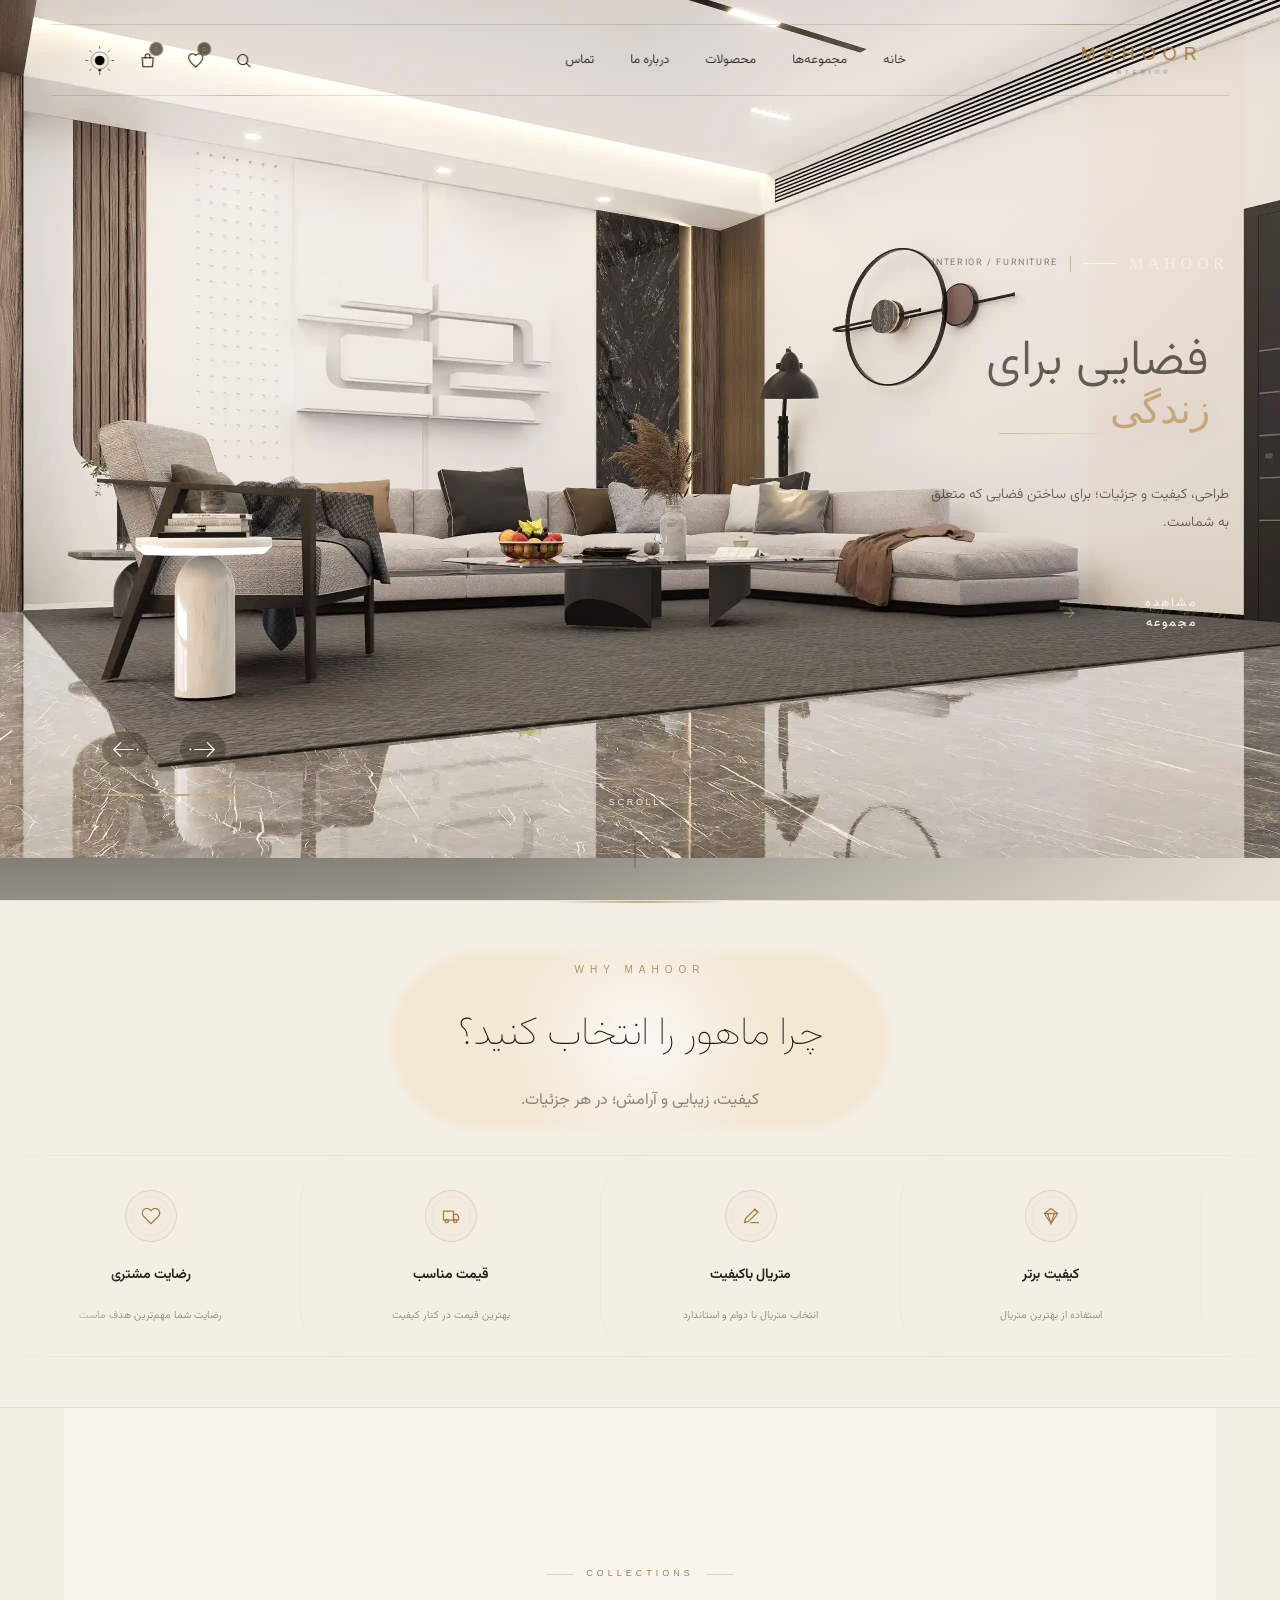
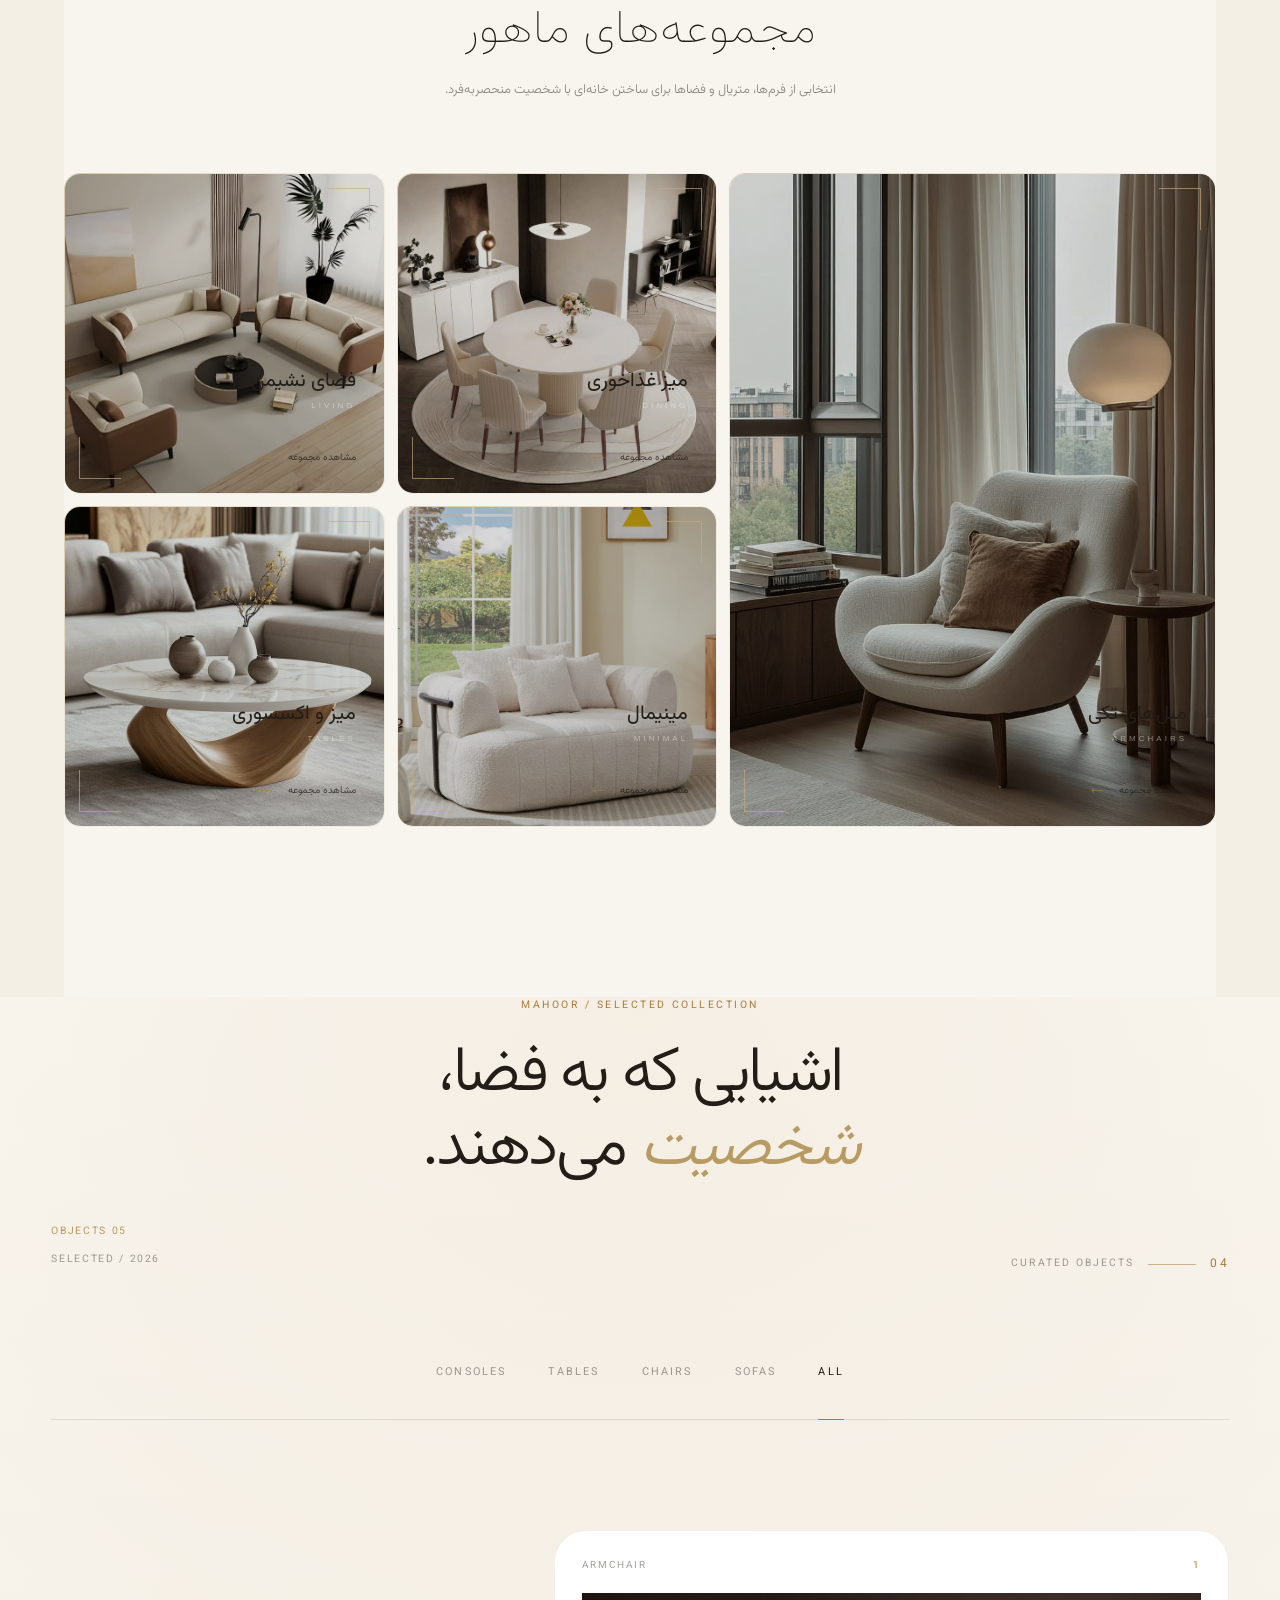
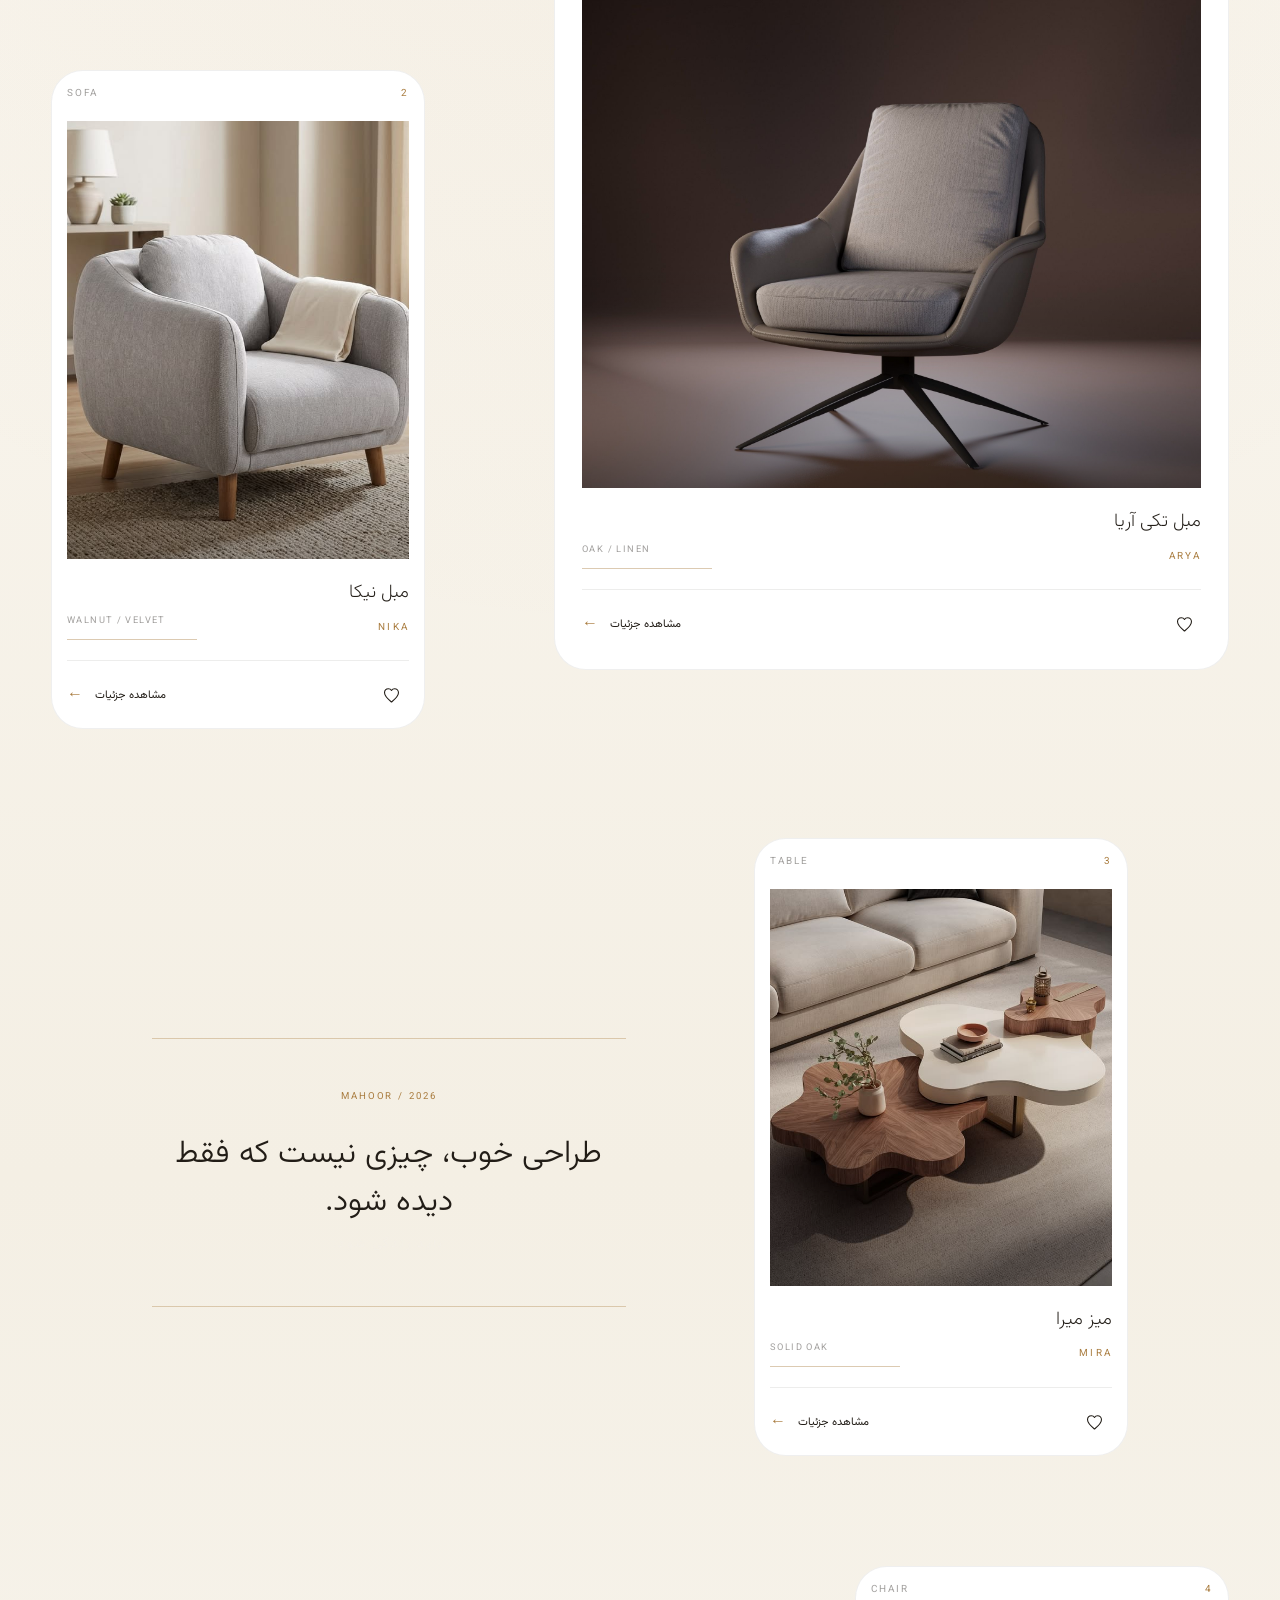
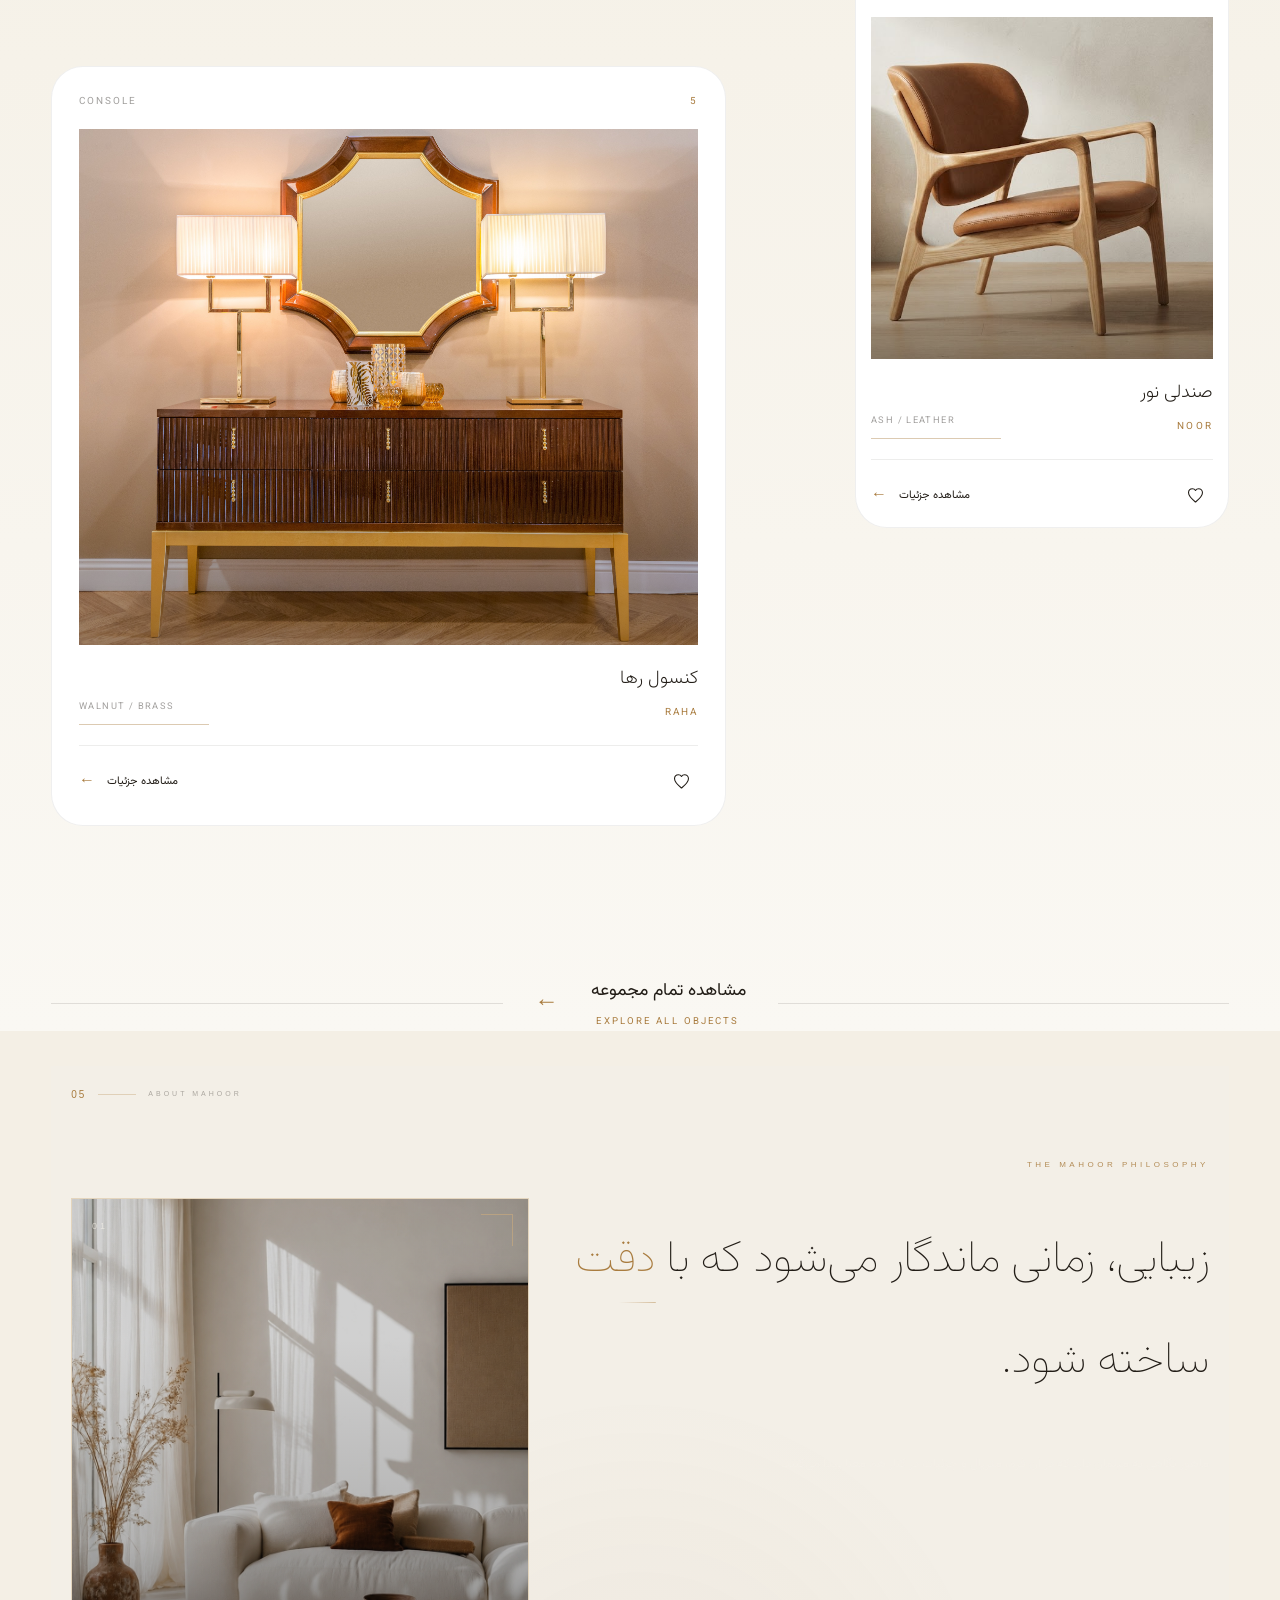
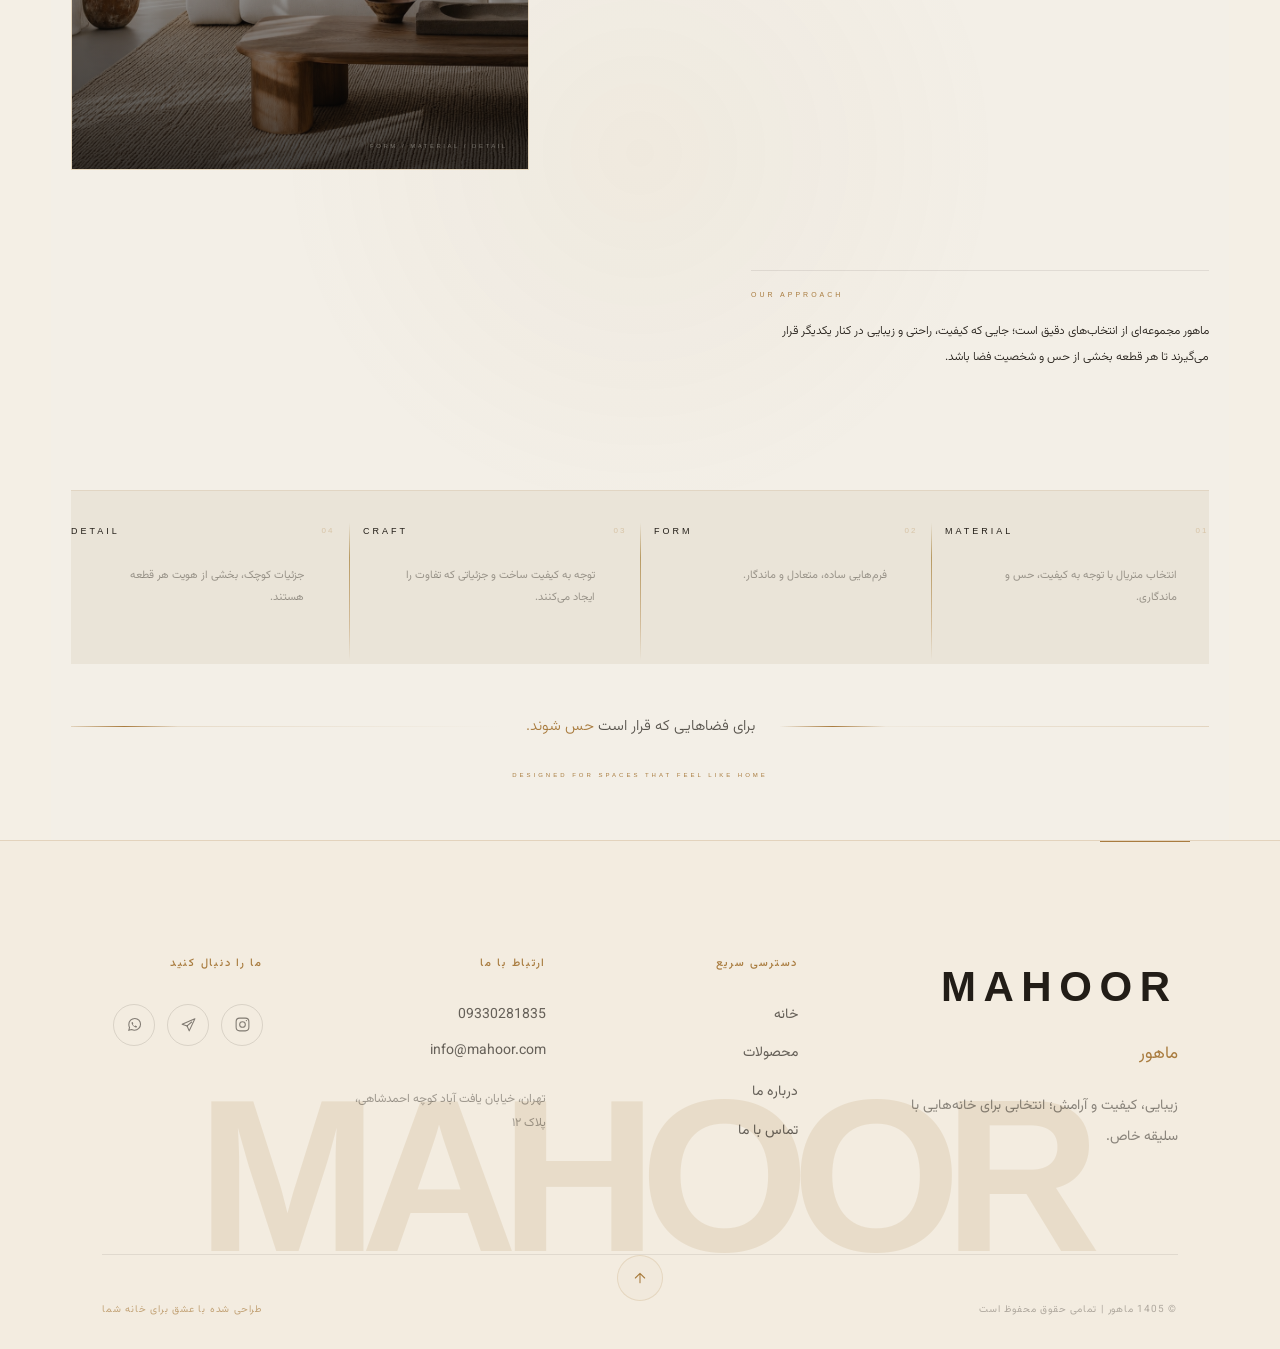
==== index.html @ e12f6e94 "first commit" ====
<!doctype html>
<html lang="fa" dir="rtl">
  <head>
    <meta charset="UTF-8" />
    <meta name="viewport" content="width=device-width, initial-scale=1.0" />
    <title>MAHOOR | مبلمان و طراحی داخلی</title>
    <meta
      name="description"
      content="MAHOOR؛ مجموعه‌ای از مبلمان و طراحی داخلی با تمرکز بر زیبایی، کیفیت و جزئیات."
    />
    <link rel="stylesheet" href="css/style.css" />
    <link rel="stylesheet" href="css/topbar.css" />
    <link rel="stylesheet" href="css/hero.css" />
    <link rel="stylesheet" href="css/why-us.css" />
    <link rel="stylesheet" href="css/collections.css" />
    <link rel="stylesheet" href="css/products.css" />
    <link rel="stylesheet" href="css/about.css" />
    <link rel="stylesheet" href="css/footer.css" />
    <link rel="stylesheet" href="css/scrollbar.css" />
    <link rel="stylesheet" href="css/light-mode.css" />
    <link rel="stylesheet" href="css/responsive.css" />
  </head>
  <body>
    <!-- BRAND INTRO SEQUENCER -->
    <div class="brand-intro" id="brandIntro">
      <div class="intro-content">
        <span class="brand-sub">ماهور</span>
        <h2 class="brand-title">LUXURY FURNITURE</h2>
      </div>
    </div>

    <!-- MAHOOR TOP BAR -->

    <header class="mahoor-topbar" id="mahoorTopbar">
      <div class="topbar-inner">
        <a href="#home" class="topbar-logo">
          <span class="topbar-logo__name"> MAHOOR </span>

          <span class="topbar-logo__sub"> INTERIOR </span>
        </a>
        <nav class="topbar-nav" aria-label="منوی اصلی">
          <a href="#home" class="topbar-link"> خانه </a>

          <a href="#packets" class="topbar-link"> مجموعه‌ها </a>

          <a href="products.html" class="topbar-link"> محصولات </a>

          <a href="#about" class="topbar-link"> درباره ما </a>

          <a href="#contact" class="topbar-link"> تماس </a>
        </nav>

        <div class="topbar-actions">
          <!-- SEARCH -->

          <button
            type="button"
            class="topbar-action topbar-search"
            aria-label="جستجو"
            aria-expanded="false"
          >
            <svg
              class="topbar-icon"
              viewBox="0 0 24 24"
              fill="none"
              aria-hidden="true"
            >
              <circle
                cx="10.8"
                cy="10.8"
                r="6.3"
                stroke="currentColor"
                stroke-width="1.35"
              />

              <path
                d="M15.5 15.5L20 20"
                stroke="currentColor"
                stroke-width="1.35"
                stroke-linecap="round"
              />
            </svg>
          </button>

          <!-- WISHLIST -->

          <button
            type="button"
            class="topbar-action topbar-favorite"
            aria-label="علاقه‌مندی‌ها"
          >
            <svg
              class="topbar-icon"
              viewBox="0 0 24 24"
              fill="none"
              aria-hidden="true"
            >
              <path
                d="M20.8 8.6
                           C20.8 5.7 18.7 3.5 15.9 3.5
                           C14.3 3.5 12.8 4.3 12 5.6
                           C11.2 4.3 9.7 3.5 8.1 3.5
                           C5.3 3.5 3.2 5.7 3.2 8.6
                           C3.2 13.2 7.4 16.5 12 20.3
                           C16.6 16.5 20.8 13.2 20.8 8.6Z"
                stroke="currentColor"
                stroke-width="1.35"
                stroke-linecap="round"
                stroke-linejoin="round"
              />
            </svg>

            <span class="topbar-badge"> 0 </span>
          </button>

          <!-- SHOPPING BAG -->

          <button
            type="button"
            class="topbar-action topbar-bag"
            aria-label="سبد خرید"
          >
            <svg
              class="topbar-icon"
              viewBox="0 0 24 24"
              fill="none"
              aria-hidden="true"
            >
              <path
                d="M5 8.5H19L18 20H6L5 8.5Z"
                stroke="currentColor"
                stroke-width="1.35"
                stroke-linejoin="round"
              />

              <path
                d="M9 9V6.5C9 4.84 10.34 3.5 12 3.5C13.66 3.5 15 4.84 15 6.5V9"
                stroke="currentColor"
                stroke-width="1.35"
                stroke-linecap="round"
              />
            </svg>

            <span class="topbar-badge"> 0 </span>
          </button>

          <!-- THEME TOGGLE -->

          <button
            type="button"
            class="topbar-action topbar-theme-toggle"
            id="themeToggle"
            aria-label="تغییر حالت رنگ"
            aria-pressed="false"
          >
            <svg
              class="mahoor-orbit"
              viewBox="0 0 32 32"
              fill="none"
              aria-hidden="true"
            >
              <!-- Outer architectural orbit -->
              <circle class="orbit-ring" cx="16" cy="16" r="9.5" />

              <!-- Inner core -->
              <circle class="orbit-core" cx="16" cy="16" r="4" />

              <!-- Orbit particle -->
              <circle class="orbit-particle" cx="16" cy="6.5" r="1.15" />

              <!-- Light rays -->
              <g class="orbit-rays">
                <line x1="16" y1="2.5" x2="16" y2="4.2" />
                <line x1="16" y1="27.8" x2="16" y2="29.5" />

                <line x1="2.5" y1="16" x2="4.2" y2="16" />
                <line x1="27.8" y1="16" x2="29.5" y2="16" />

                <line x1="6.45" y1="6.45" x2="7.65" y2="7.65" />
                <line x1="24.35" y1="24.35" x2="25.55" y2="25.55" />

                <line x1="24.35" y1="7.65" x2="25.55" y2="6.45" />
                <line x1="6.45" y1="25.55" x2="7.65" y2="24.35" />
              </g>
            </svg>
          </button>
        </div>

        <button
          type="button"
          class="topbar-menu-toggle"
          id="mahoorMenuToggle"
          aria-label="باز کردن منو"
          aria-expanded="false"
        >
          <span></span>
          <span></span>
        </button>
      </div>

      <div class="topbar-search-panel" id="topbarSearchPanel">
        <div class="topbar-search-inner">
          <span class="topbar-search-label"> SEARCH </span>

          <input
            type="search"
            id="topbarSearchInput"
            placeholder="جستجوی محصول..."
            aria-label="جستجوی محصول"
          />

          <button
            type="button"
            class="topbar-search-close"
            aria-label="بستن جستجو"
          >
            <svg viewBox="0 0 24 24" fill="none" aria-hidden="true">
              <path
                d="M6 6L18 18"
                stroke="currentColor"
                stroke-width="1.3"
                stroke-linecap="round"
              />

              <path
                d="M18 6L6 18"
                stroke="currentColor"
                stroke-width="1.3"
                stroke-linecap="round"
              />
            </svg>
          </button>
        </div>
      </div>

      <div class="topbar-mobile-menu" id="mahoorMobileMenu">
        <nav class="topbar-mobile-nav" aria-label="منوی موبایل">
          <a href="#home">
            <span class="mobile-link-number">01</span>
            <span>خانه</span>
          </a>

          <a href="#packets">
            <span class="mobile-link-number">02</span>
            <span>مجموعه‌ها</span>
          </a>

          <a href="products.html">
            <span class="mobile-link-number">03</span>
            <span>محصولات</span>
          </a>

          <a href="#about">
            <span class="mobile-link-number">04</span>
            <span>درباره ما</span>
          </a>

          <a href="#contact">
            <span class="mobile-link-number">05</span>
            <span>تماس</span>
          </a>
        </nav>

        <div class="topbar-mobile-footer">
          <span> MAHOOR </span>

          <span> INTERIOR </span>
        </div>
      </div>
    </header>

    <!--first-page (Hero Section)-->



    <!-- =========================================
     HERO SECTION
========================================= -->
<section class="hero" id="heroStage" aria-labelledby="heroTitle" tabindex="0">

  <!-- Hero Media -->
  <div class="hero__media" id="heroCarousel">

    <div class="hero__track">

      <!-- Slide 01 -->
      <div
        class="hero__slide is-active"
        data-index="0"
        aria-hidden="false"
      >
        <img
          src="./photo/hero1.webp"
          alt="فضای داخلی لوکس و مبلمان ماهور"
          class="hero__image"
            fetchpriority="high"
             decoding="async"
        />
      </div>

      <!-- Slide 02 -->
      <div
        class="hero__slide"
        data-index="1"
        aria-hidden="true"
      >
        <img
          src="./photo/hero2.webp"
          alt="طراحی داخلی مدرن ماهور"
          class="hero__image"
          loading="lazy"
        />
      </div>

      <!-- Slide 03 -->
      <div
        class="hero__slide"
        data-index="2"
        aria-hidden="true"
      >
        <img
          src="./photo/hero3.webp"
          alt="فضای مبلمان و دکوراسیون ماهور"
          class="hero__image"
          loading="lazy"
        />
      </div>

    </div>

  </div>


  <!-- Subtle visual overlay -->
  <div
    class="hero__overlay"
    aria-hidden="true"
  ></div>


  <!-- Hero Content -->
  <div class="hero__container">

    <div class="hero__content">

      <!-- Brand -->
      <div class="hero__brand">
        <span class="hero__brand-name">MAHOOR</span>
        <span class="hero__brand-line"></span>
        <span class="hero__brand-category">
          INTERIOR / FURNITURE
        </span>
      </div>


      <!-- Main Heading -->
      <h1 class="hero__title" id="heroTitle">

        <span class="hero__title-line">
          فضایی برای
        </span>

        <span class="hero__title-accent">
          زندگی
        </span>

      </h1>


      <!-- Description -->
      <p class="hero__description">
        طراحی، کیفیت و جزئیات؛
        برای ساختن فضایی که متعلق به شماست.
      </p>


      <!-- CTA -->
 <a href="products.html" class="hero__cta" aria-label="مشاهده مجموعه محصولات ماهور">
  <span class="hero__cta-text">مشاهده مجموعه</span>
  <span class="hero__cta-icon" aria-hidden="true">
    <svg viewBox="0 0 24 24" width="18" height="18" fill="none">
      <path d="M5 12H19M19 12L13 6M19 12L13 18"
            stroke="currentColor" stroke-width="1.4"
            stroke-linecap="round" stroke-linejoin="round"/>
    </svg>
  </span>
</a>

    </div>





  <!-- Carousel Controls -->
  <div
    class="hero__controls"
    aria-label="کنترل تصاویر Hero"
  >

      <button
      type="button"
      class="hero__control hero__control--next"
      aria-label="تصویر بعدی"
      data-hero-control="next"
    >
     <svg
    class="hero__control-icon"
    viewBox="0 0 32 32"
    fill="none"
    aria-hidden="true"
    focusable="false"
  >
    <circle cx="4.5" cy="16" r="0.9" fill="currentColor" />
    <path
      d="M8.5 16H26.5"
      stroke="currentColor"
      stroke-width="1.1"
      stroke-linecap="round"
    />
    <path
      d="M20 9.75L26.25 16L20 22.25"
      stroke="currentColor"
      stroke-width="1.1"
      stroke-linecap="round"
      stroke-linejoin="round"
    />
  </svg>
    </button>

    <button
      type="button"
      class="hero__control hero__control--prev"
      aria-label="تصویر قبلی"
      data-hero-control="prev"
    >
    <svg
    class="hero__control-icon"
    viewBox="0 0 32 32"
    fill="none"
    aria-hidden="true"
    focusable="false"
  >
    <circle cx="4.5" cy="16" r="0.9" fill="currentColor" />
    <path
      d="M8.5 16H26.5"
      stroke="currentColor"
      stroke-width="1.1"
      stroke-linecap="round"
    />
    <path
      d="M20 9.75L26.25 16L20 22.25"
      stroke="currentColor"
      stroke-width="1.1"
      stroke-linecap="round"
      stroke-linejoin="round"
    />
  </svg>
    </button>



  </div>


  <!-- Slide Progress -->
  <div
    class="hero__progress"
    aria-hidden="true"
  >

    <span
      class="hero__progress-line is-active"
      data-progress="0"
    ></span>

    <span
      class="hero__progress-line"
      data-progress="1"
    ></span>

    <span
      class="hero__progress-line"
      data-progress="2"
    ></span>

  </div>


  <!-- Scroll Indicator -->
  <a
    href="#packets"
    class="hero__scroll"
    aria-label="رفتن به بخش مجموعه‌ها"
  >

    <span class="hero__scroll-label">
      SCROLL
    </span>

    <span
      class="hero__scroll-line"
      aria-hidden="true"
    ></span>

  </a>

</section>


    

    

    <section class="why-us">
      <div class="why-heading">
        <span class="why-eyebrow"> WHY MAHOOR </span>

        <h2>چرا ماهور را انتخاب کنید؟</h2>

        <p>کیفیت، زیبایی و آرامش؛ در هر جزئیات.</p>
      </div>

      <div class="why-us-items">
        <div class="why-us-track">
          <!-- نسخه اصلی -->
          <div class="why-item">
            <!-- <span class="why-number">01</span> -->
            <div class="why-icon">
              <svg viewBox="0 0 24 24" fill="none">
                <path
                  d="M12 3L20 9L12 21L4 9L12 3Z"
                  stroke="currentColor"
                  stroke-width="1.5"
                  stroke-linejoin="round"
                />
                <path d="M4 9H20" stroke="currentColor" stroke-width="1.5" />
                <path
                  d="M8 9L12 21L16 9"
                  stroke="currentColor"
                  stroke-width="1.5"
                />
              </svg>
            </div>
            <h3>کیفیت برتر</h3>
            <p>استفاده از بهترین متریال</p>
          </div>

          <div class="why-item">
            <!-- <span class="why-number">02</span> -->
            <div class="why-icon">
              <svg viewBox="0 0 24 24" fill="none">
                <path
                  d="M12 20H21"
                  stroke="currentColor"
                  stroke-width="1.5"
                  stroke-linecap="round"
                />
                <path
                  d="M16.5 3.5L20.5 7.5"
                  stroke="currentColor"
                  stroke-width="1.5"
                  stroke-linecap="round"
                />
                <path
                  d="M4 20L5.5 15L16.5 4L20 7.5L9 18.5L4 20Z"
                  stroke="currentColor"
                  stroke-width="1.5"
                  stroke-linejoin="round"
                />
              </svg>
            </div>
            <h3>متریال باکیفیت</h3>
            <p>انتخاب متریال با دوام و استاندارد</p>
          </div>

          <div class="why-item">
            <!-- <span class="why-number">03</span> -->
            <div class="why-icon">
              <svg viewBox="0 0 24 24" fill="none">
                <path
                  d="M3 6H15V17H3V6Z"
                  stroke="currentColor"
                  stroke-width="1.5"
                />
                <path
                  d="M15 10H19L21 13V17H15V10Z"
                  stroke="currentColor"
                  stroke-width="1.5"
                  stroke-linejoin="round"
                />
                <circle
                  cx="7"
                  cy="18"
                  r="2"
                  stroke="currentColor"
                  stroke-width="1.5"
                />
                <circle
                  cx="17"
                  cy="18"
                  r="2"
                  stroke="currentColor"
                  stroke-width="1.5"
                />
              </svg>
            </div>
            <h3>قیمت مناسب</h3>
            <p>بهترین قیمت در کنار کیفیت</p>
          </div>

          <div class="why-item">
            <!-- <span class="why-number">04</span> -->
            <div class="why-icon">
              <svg viewBox="0 0 24 24" fill="none">
                <path
                  d="M20.84 4.61C20.3292 4.09921 19.7228 3.69411 19.0553 3.41784C18.3877 3.14157 17.6723 2.99954 16.95 2.99954C16.2277 2.99954 15.5123 3.14157 14.8447 3.41784C14.1772 3.69411 13.5708 4.09921 13.06 4.61L12 5.67L10.94 4.61C9.90831 3.57831 8.50886 2.9986 7.05 2.9986C5.59114 2.9986 4.19169 3.57831 3.16 4.61C2.12831 5.64169 1.5486 7.04114 1.5486 8.5C1.5486 9.95886 2.12831 11.3583 3.16 12.39L4.22 13.45L12 21.23L19.78 13.45L20.84 12.39C21.3508 11.8792 21.7559 11.2728 22.0322 10.6053C22.3084 9.93774 22.4505 9.2223 22.4505 8.5C22.4505 7.7777 22.3084 7.06226 22.0322 6.39471C21.7559 5.72716 21.3508 5.12079 20.84 4.61Z"
                  stroke="currentColor"
                  stroke-width="1.5"
                  stroke-linecap="round"
                  stroke-linejoin="round"
                />
              </svg>
            </div>
            <h3>رضایت مشتری</h3>
            <p>رضایت شما مهم‌ترین هدف ماست</p>
          </div>

          <!-- نسخه تکراری برای حلقه بی‌نهایت -->
        </div>
      </div>
    </section>
    <!--packets-->

    <section class="mahoor-collections" id="packets">
      <!-- Section Header -->
      <div class="collections-heading">
        <span class="collections-heading__eyebrow"> COLLECTIONS </span>

        <h2 class="collections-heading__title">مجموعه‌های ماهور</h2>

        <p class="collections-heading__description">
          انتخابی از فرم‌ها، متریال و فضاها برای ساختن خانه‌ای با شخصیت
          منحصربه‌فرد.
        </p>
      </div>

      <!-- Collections Grid -->
      <div class="collections-grid">
        <!-- Main Collection -->
        <article class="collection-card collection-card--main">
          <div class="collection-card__image">
            <img
              src="photo/big-image.jpg"
              alt="مجموعه مبل‌های ماهور"
              loading="lazy"
            />
          </div>

          <div class="collection-card__overlay"></div>

          <div class="collection-card__content">
            <!-- <span class="collection-card__number"> 01 </span> -->

            <h3 class="collection-card__title">مبل‌های تکی</h3>

            <span class="collection-card__english"> ARMCHAIRS </span>

            <a href="#" class="collection-card__link">
              مشاهده مجموعه
              <span>←</span>
            </a>
          </div>
        </article>

        <!-- Dining -->
        <article class="collection-card collection-card--dining">
          <div class="collection-card__image">
            <img
              src="photo/little1.jpg"
              alt="مجموعه میزهای غذاخوری"
              loading="lazy"
            />
          </div>

          <div class="collection-card__overlay"></div>

          <div class="collection-card__content">
            <!-- <span class="collection-card__number"> 02 </span> -->

            <h3 class="collection-card__title">میز غذاخوری</h3>

            <span class="collection-card__english"> DINING </span>

            <a href="#" class="collection-card__link">
              مشاهده مجموعه
              <span>←</span>
            </a>
          </div>
        </article>

        <!-- Living -->
        <article class="collection-card collection-card--living">
          <div class="collection-card__image">
            <img
              src="photo/little2.jpg"
              alt="مجموعه مبلمان نشیمن"
              loading="lazy"
            />
          </div>

          <div class="collection-card__overlay"></div>

          <div class="collection-card__content">
            <!-- <span class="collection-card__number"> 03 </span> -->

            <h3 class="collection-card__title">فضای نشیمن</h3>

            <span class="collection-card__english"> LIVING </span>

            <a href="#" class="collection-card__link">
              مشاهده مجموعه
              <span>←</span>
            </a>
          </div>
        </article>

        <!-- Tables -->
        <article class="collection-card collection-card--tables">
          <div class="collection-card__image">
            <img
              src="photo/little3.jpg"
              alt="مجموعه میزهای ماهور"
              loading="lazy"
            />
          </div>

          <div class="collection-card__overlay"></div>

          <div class="collection-card__content">
            <!-- <span class="collection-card__number"> 04 </span> -->

            <h3 class="collection-card__title">میز و اکسسوری</h3>

            <span class="collection-card__english"> TABLES </span>

            <a href="#" class="collection-card__link">
              مشاهده مجموعه
              <span>←</span>
            </a>
          </div>
        </article>

        <!-- Minimal -->
        <article class="collection-card collection-card--minimal">
          <div class="collection-card__image">
            <img
              src="photo/little4.jpg"
              alt="مجموعه مبلمان مینیمال"
              loading="lazy"
            />
          </div>

          <div class="collection-card__overlay"></div>

          <div class="collection-card__content">
            <!-- <span class="collection-card__number"> 05 </span> -->

            <h3 class="collection-card__title">مینیمال</h3>

            <span class="collection-card__english"> MINIMAL </span>

            <a href="#" class="collection-card__link">
              مشاهده مجموعه
              <span>←</span>
            </a>
          </div>
        </article>
      </div>
    </section>

    <!--cards-->

    <section class="mahoor-products" id="products">
      <!-- SECTION HEADER -->
      <div class="products-header">
        <div class="products-index">
          <span class="products-index__number">04</span>

          <span class="products-index__line"></span>

          <span class="products-index__label"> CURATED OBJECTS </span>
        </div>

        <div class="products-intro">
          <span class="products-eyebrow"> MAHOOR / SELECTED COLLECTION </span>

          <h2>
            اشیایی که به فضا،
            <em>شخصیت</em> می‌دهند.
          </h2>

          <p>
            مجموعه‌ای از فرم‌ها، متریال‌ها و جزئیاتی که برای خلق تجربه‌ای متفاوت
            از زندگی انتخاب شده‌اند.
          </p>
        </div>

        <div class="products-summary">
          <span class="products-summary__count"> 05 OBJECTS </span>

          <span class="products-summary__year"> SELECTED / 2026 </span>
        </div>
      </div>

      <!-- COLLECTION NAVIGATION -->
      <div class="products-filter" aria-label="دسته‌بندی محصولات">
        <button
          class="products-filter__item is-active"
          type="button"
          data-filter="all"
        >
          <span>ALL</span>
        </button>

        <button class="products-filter__item" type="button" data-filter="sofa">
          <span>SOFAS</span>
        </button>

        <button class="products-filter__item" type="button" data-filter="chair">
          <span>CHAIRS</span>
        </button>

        <button class="products-filter__item" type="button" data-filter="table">
          <span>TABLES</span>
        </button>

        <button
          class="products-filter__item"
          type="button"
          data-filter="console"
        >
          <span>CONSOLES</span>
        </button>
      </div>

      <!-- =========================================
       PRODUCTS EDITORIAL GRID
  ========================================= -->

      <div class="products-editorial"></div>

      <div class="products-all">
        <a href="products.html" class="products-all__link">
          <span class="products-all__line"></span>

          <span class="products-all__content">
            <span class="products-all__title"> مشاهده تمام مجموعه </span>

            <span class="products-all__english"> EXPLORE ALL OBJECTS </span>
          </span>

          <span class="products-all__arrow"> ← </span>

          <span class="products-all__line"></span>
        </a>
      </div>
    </section>

    <!--about-->

    <section class="mahoor-about" id="about">
      <div class="about-editorial">
        <div class="about-index">
          <span class="about-index__number"> 05 </span>

          <span class="about-index__line"></span>

          <span class="about-index__label"> ABOUT MAHOOR </span>
        </div>

        <div class="about-story">
          <div class="about-story__intro" data-about-reveal>
            <span class="about-eyebrow"> THE MAHOOR PHILOSOPHY </span>

            <h2>
              زیبایی، زمانی ماندگار می‌شود که با
              <em>دقت</em> ساخته شود.
            </h2>

            <p class="about-story__lead">
              ماهور نگاهی به مبلمان دارد که در آن فرم، متریال و جزئیات در کنار
              هم معنا پیدا می‌کنند.
            </p>
          </div>

          <div class="about-visual">
            <div class="about-visual__frame" data-about-reveal>
              <img
                src="photo/-50-.png"
                alt="مجموعه مبلمان ماهور"
                class="about-visual__image"
              />

              <span class="about-visual__number"> 01 </span>

              <span class="about-visual__caption">
                FORM / MATERIAL / DETAIL
              </span>
            </div>
          </div>

          <div class="about-description" data-about-reveal>
            <span class="about-description__label"> OUR APPROACH </span>

            <p>
              ماهور مجموعه‌ای از انتخاب‌های دقیق است؛ جایی که کیفیت، راحتی و
              زیبایی در کنار یکدیگر قرار می‌گیرند تا هر قطعه بخشی از حس و شخصیت
              فضا باشد.
            </p>
          </div>
        </div>

        <div class="about-philosophy">
          <div class="about-philosophy__item" data-about-reveal>
            <span class="about-philosophy__number"> 01 </span>

            <div>
              <span class="about-philosophy__title"> MATERIAL </span>

              <p>انتخاب متریال با توجه به کیفیت، حس و ماندگاری.</p>
            </div>
          </div>

          <div class="about-philosophy__item" data-about-reveal>
            <span class="about-philosophy__number"> 02 </span>

            <div>
              <span class="about-philosophy__title"> FORM </span>

              <p>فرم‌هایی ساده، متعادل و ماندگار.</p>
            </div>
          </div>

          <div class="about-philosophy__item" data-about-reveal>
            <span class="about-philosophy__number"> 03 </span>

            <div>
              <span class="about-philosophy__title"> CRAFT </span>

              <p>توجه به کیفیت ساخت و جزئیاتی که تفاوت را ایجاد می‌کنند.</p>
            </div>
          </div>

          <div class="about-philosophy__item" data-about-reveal>
            <span class="about-philosophy__number"> 04 </span>

            <div>
              <span class="about-philosophy__title"> DETAIL </span>

              <p>جزئیات کوچک، بخشی از هویت هر قطعه هستند.</p>
            </div>
          </div>
         


        </div>

        <!-- =================================================
             CLOSING STATEMENT
             ================================================= -->
         <div class="about-closing">
          <span class="about-closing__line"></span>

          <p>
            برای فضاهایی که قرار است
            <em>حس شوند.</em>
          </p>

          <span class="about-closing__english">
            DESIGNED FOR SPACES THAT FEEL LIKE HOME
          </span>

          <span class="about-closing__line"></span>
        </div>

      </div>
    </section>

    <!--footer-->

    <footer class="mahoor-footer-section" id="contact"  data-footer-reveal>
      <div class="mahoor-footer-main">
        <!-- معرفی -->
        <div class="footer-brand">
          <span class="footer-logo">MAHOOR</span>

          <h3>ماهور</h3>

          <p>زیبایی، کیفیت و آرامش؛ انتخابی برای خانه‌هایی با سلیقه خاص.</p>
        </div>

        <!-- لینک‌ها -->
        <div class="footer-links" data-footer-item>
          <h4>دسترسی سریع</h4>

          <a href="#">خانه</a>
          <a href="products.html">محصولات</a>
          <a href="#">درباره ما</a>
          <a href="#">تماس با ما</a>
        </div>

        <!-- تماس -->
        <div class="footer-contact" data-footer-item>
          <h4>ارتباط با ما</h4>

          <a href="tel:09330281835"> 09330281835 </a>

          <a href="mailto:info@mahoor.com"> info@mahoor.com </a>

          <p>تهران، خیابان یافت آباد کوچه احمدشاهی، پلاک ۱۲</p>
        </div>

        <!-- شبکه اجتماعی -->
        <div class="footer-social" data-footer-item >
          <h4>ما را دنبال کنید</h4>

          <div class="social-icons">
            <a href="#" aria-label="Instagram">
              <svg viewBox="0 0 24 24" fill="none">
                <rect
                  x="3"
                  y="3"
                  width="18"
                  height="18"
                  rx="5"
                  stroke="currentColor"
                  stroke-width="1.5"
                />

                <circle
                  cx="12"
                  cy="12"
                  r="4"
                  stroke="currentColor"
                  stroke-width="1.5"
                />

                <circle cx="17.5" cy="6.5" r="1" fill="currentColor" />
              </svg>
            </a>

            <a href="#" aria-label="Telegram">
              <svg viewBox="0 0 24 24" fill="none">
                <path
                  d="M21 4L3 11.5L10 14L13 21L21 4Z"
                  stroke="currentColor"
                  stroke-width="1.5"
                  stroke-linejoin="round"
                />

                <path
                  d="M10 14L16.5 8.5"
                  stroke="currentColor"
                  stroke-width="1.5"
                  stroke-linecap="round"
                />
              </svg>
            </a>

            <a href="#" aria-label="WhatsApp">
              <svg viewBox="0 0 24 24" fill="none">
                <path
                  d="M20.5 11.5C20.5 16.2 16.7 20 12 20C10.5 20 9.1 19.6 7.9 19L4 20L5 16.2C4.4 15 4 13.6 4 12C4 7.3 7.8 3.5 12.5 3.5C17 3.5 20.5 7.3 20.5 11.5Z"
                  stroke="currentColor"
                  stroke-width="1.5"
                />

                <path
                  d="M8.5 8.5C8.8 8.2 9.2 8.3 9.4 8.7L10.2 10.2C10.4 10.5 10.3 10.8 10 11.1L9.5 11.5C10.1 12.7 11.1 13.7 12.4 14.3L12.8 13.8C13 13.5 13.4 13.5 13.7 13.7L15.2 14.5C15.6 14.7 15.7 15.1 15.4 15.4C15 16 14.4 16.3 13.7 16.1C10.8 15.3 8.7 13.2 7.9 10.3C7.7 9.6 8 9 8.5 8.5Z"
                  fill="currentColor"
                />
              </svg>
            </a>
          </div>
        </div>
      </div>
      <!-- Scroll to top -->
      <button
        type="button"
        class="footer-scroll-top"
        id="footerScrollTop"
        data-footer-item
        aria-label="بازگشت به بالای صفحه"
      >
        <svg viewBox="0 0 24 24" width="16" height="16" fill="none">
          <path
            d="M12 19V5M12 5L5 12M12 5L19 12"
            stroke="currentColor"
            stroke-width="1.6"
            stroke-linecap="round"
            stroke-linejoin="round"
          />
        </svg>
      </button>

      <!-- پایین فوتر -->
      <div class="footer-bottom" data-footer-item>
        <span> © 1405 ماهور | تمامی حقوق محفوظ است </span>

        <span> طراحی شده با عشق برای خانه شما </span>
      </div>
    </footer>

    <script src="js/products/products-spotlight.js"></script>
    <script src="js/data/products.js"></script>
    <script src="js/render-data/products-render.js"></script>

    <script src="js/hero.js"></script>
    <!-- <script src="js/hero-console.js"></script> -->
    <script src="js/present.js"></script>
    <script src="js/topbar.js"></script>
    <script src="js/theme.js"></script>
    <script src="js/collections.js"></script>
    <script src="js/about.js"></script>
    <script src="js/about-marquee.js"></script>
    <script src="js/site.js"></script>
    <script src="js/products-filter.js"></script>
    <script src="js/render-data/products-reveal.js"></script>
    <script src="js/footer.js"></script>
    <!-- <script src="js/Theme.js"></script> -->
  </body>
</html>
---- css/style.css ----
/* =========================================================
   MAHOOR — GLOBAL DESIGN SYSTEM
   Dark Luxury / Editorial Furniture
   ========================================================= */

/* =========================================================
   01. FONT
   ========================================================= */

@font-face {
  font-family: "Vazirmatn";
  src: url("../fonts/Vazirmatn[wght].woff2") format("woff2");
  font-style: normal;
  font-weight: 100 900;
  font-display: swap;
}

/* =========================================================
   02. DESIGN TOKENS
   ========================================================= */

:root {
  /* ---------- Typography ---------- */

  --font-primary: "Vazirmatn", sans-serif;
  --font-secondary: Arial, sans-serif;

  /* ---------- Luxury Dark Palette ---------- */

  --color-bg: #0a0908;
  --color-surface: #11100e;
  --color-surface-elevated: #171411;
  --color-surface-warm: #1d1813;

  --color-cream: #f5f2eb;
  --color-cream-muted: rgba(245, 242, 235, 0.7);
  --color-cream-soft: rgba(245, 242, 235, 0.48);
  --color-cream-faint: rgba(245, 242, 235, 0.3);

  /* ---------- Accent ---------- */

  --color-accent: #c8a97e;
  --color-accent-light: #e0c49a;
  --color-accent-soft: rgba(200, 169, 126, 0.16);
  --color-accent-faint: rgba(200, 169, 126, 0.08);

  /* ---------- Borders ---------- */

  --color-border: rgba(245, 242, 235, 0.08);
  --color-border-strong: rgba(245, 242, 235, 0.13);

  --color-border-accent: rgba(200, 169, 126, 0.18);
  --color-border-accent-strong: rgba(200, 169, 126, 0.35);

  /* ---------- Legacy / Compatibility ---------- */

  --color-dark-wood: #211b16;

  /* ---------- Layout ---------- */

  --container-width: 1380px;

  --section-padding-x: clamp(20px, 4vw, 64px);
  --section-padding-y: clamp(80px, 9vw, 150px);

  /* ---------- Radius ---------- */

  --radius-sm: 8px;
  --radius-md: 14px;
  --radius-lg: 20px;
  --radius-xl: 28px;
  --radius-circle: 50%;
  --radius-full: 9999px;

  /* ---------- Shadows ---------- */

  --shadow-soft: 0 12px 35px rgba(0, 0, 0, 0.18);

  --shadow-luxury: 0 30px 80px rgba(0, 0, 0, 0.35);

  --shadow-deep: 0 45px 100px rgba(0, 0, 0, 0.45);

  /* ---------- Motion ---------- */

  --ease-cinematic: cubic-bezier(0.16, 1, 0.3, 1);

  --ease-out-smooth: cubic-bezier(0.25, 1, 0.5, 1);

  --ease-soft-return: cubic-bezier(0.22, 1, 0.36, 1);

  --ease-luxury: cubic-bezier(0.19, 1, 0.22, 1);

  --transition-fast: 0.25s var(--ease-out-smooth);

  --transition-normal: 0.4s var(--ease-out-smooth);

  --transition-luxury: 0.7s var(--ease-luxury);

  /* ---------- Topbar ---------- */

  --topbar-line: rgba(245, 242, 235, 0.12);

  --topbar-line-soft: rgba(245, 242, 235, 0.07);

  --topbar-text: rgba(245, 242, 235, 0.62);

  --topbar-text-strong: rgba(245, 242, 235, 0.94);

  --topbar-muted: rgba(245, 242, 235, 0.34);

  --topbar-accent: var(--color-accent);

  --topbar-panel: rgba(18, 15, 13, 0.88);

  /* ---------- Accessibility ---------- */

  --focus-ring: 0 0 0 3px rgba(200, 169, 126, 0.22);
}

/* =========================================================
   03. RESET
   ========================================================= */

*,
*::before,
*::after {
  box-sizing: border-box;

}

html {
  width: 100%;
  min-height: 100%;
  scroll-behavior: smooth;
  scroll-padding-top: 90px;
}

body {
  width: 100%;
  min-height: 100vh;
  margin: 0;

  overflow-x: hidden;

  /* background:
    radial-gradient(
      circle at 50% -20%,
      rgba(200, 169, 126, 0.035),
      transparent 38%
    ),
    var(--color-bg); */

  color: var(--color-cream);

  font-family: var(--font-primary);
  font-weight: 400;
  line-height: 1.7;
  direction: rtl;
  -webkit-font-smoothing: antialiased;
  -moz-osx-font-smoothing: grayscale;
  text-rendering: optimizeLegibility;
}

/* =========================================================
   04. MEDIA RESET
   ========================================================= */

img,
picture,
video,
canvas,
svg {
  display: block;
  max-width: 100%;
}

img {
  height: auto;
}

button,
input,
textarea,
select {
  font: inherit;
}

button {
  color: inherit;
}

a {
  color: inherit;
  text-decoration: none;
}

/* =========================================================
   05. SELECTION
   ========================================================= */

::selection {
  background: var(--color-accent);
  color: var(--color-bg);
}

/* =========================================================
   06. FOCUS
   ========================================================= */

:focus-visible {
  outline: none;
  box-shadow: var(--focus-ring);
}

/* =========================================================
   07. GLOBAL CONTAINER
   ========================================================= */

.container {
  width: min(
    calc(100% - (var(--section-padding-x) * 2)),
    var(--container-width)
  );

  margin-inline: auto;
}

/* =========================================================
   08. BRAND INTRO
   ========================================================= */

.brand-intro {
  position: fixed;
  inset: 0;

  z-index: 100;

  display: flex;
  align-items: center;
  justify-content: center;

  background:
    radial-gradient(
      circle at center,
      rgba(200, 169, 126, 0.035),
      transparent 40%
    ),
    #080706;

  pointer-events: none;

  animation: fadeOutIntro 0.8s var(--ease-cinematic) 1.2s forwards;
}

.intro-content {
  text-align: center;

  animation: logoReveal 1.2s var(--ease-cinematic) forwards;
}

.brand-sub {
  display: block;

  margin-bottom: 8px;

  color: var(--color-accent);

  font-size: 40px;
  font-weight: 200;

  letter-spacing: 6px;
  line-height: 1.2;
}

.brand-title {
  color: var(--color-cream);

  font-size: 28px;
  font-weight: 300;

  letter-spacing: 4px;
  line-height: 1.3;
}

/* =========================================================
   09. GLOBAL LUXURY SURFACES
   ========================================================= */

.luxury-surface {
  background: var(--color-surface);

  border: 1px solid var(--color-border);

  box-shadow: var(--shadow-soft);
}

.luxury-surface--elevated {
  background: var(--color-surface-elevated);

  border-color: var(--color-border-strong);

  box-shadow: var(--shadow-luxury);
}

/* =========================================================
   10. GLOBAL BUTTON BEHAVIOR
   ========================================================= */

button,
a {
  -webkit-tap-highlight-color: transparent;
}

button {
  border: 0;
  background: none;
  cursor: pointer;
}

button,
a,
input,
textarea,
select {
  transition:
    color var(--transition-fast),
    background-color var(--transition-fast),
    border-color var(--transition-fast),
    opacity var(--transition-fast),
    box-shadow var(--transition-fast),
    transform var(--transition-fast);
}

/* =========================================================
   11. GLOBAL IMAGE BEHAVIOR
   ========================================================= */

img {
  user-select: none;
  -webkit-user-drag: none;
}

/* =========================================================
   12. REDUCED MOTION
   ========================================================= */

@media (prefers-reduced-motion: reduce) {
  html {
    scroll-behavior: auto;
  }

  *,
  *::before,
  *::after {
    animation-duration: 0.01ms !important;
    animation-iteration-count: 1 !important;
    transition-duration: 0.01ms !important;
  }
}

/* =========================================================
   13. BRAND INTRO ANIMATION
   ========================================================= */

@keyframes logoReveal {
  0% {
    opacity: 0;

    transform: scale(0.95) translateY(10px);

    filter: blur(10px);
  }

  50% {
    opacity: 1;

    transform: scale(1) translateY(0);

    filter: blur(0);
  }

  100% {
    opacity: 0;

    transform: scale(1.05) translateY(-10px);

    filter: blur(5px);
  }
}

@keyframes fadeOutIntro {
  to {
    opacity: 0;
    visibility: hidden;
  }
}

/* =========================================================
   14. MOBILE GLOBAL RESPONSIVE
   ========================================================= */

@media (max-width: 430px) {
  :root {
    --section-padding-x: 18px;
    --section-padding-y: 70px;
  }

  /* ---------- Products ---------- */

  .product-card {
    width: 94%;
    margin: 30px auto;
  }

  .product-card h1 {
    margin-bottom: 25px;
    font-size: 25px;
  }

  .cards {
    grid-template-columns: repeat(2, 1fr);
    gap: 12px;
  }

  .product-image {
    height: 180px;
  }

  .text-card {
    padding: 10px;
  }

  .text-card h3 {
    font-size: 14px;
  }

  .text-card p,
  .text-card h4 {
    font-size: 12px;
  }

  .text-card button {
    height: 32px;
    font-size: 12px;
  }

  /* ---------- About ---------- */

  .mahoor-about {
    width: 92%;
    height: auto;

    margin: 40px auto;

    flex-direction: column;

    border-radius: var(--radius-lg);

    box-shadow: 0 15px 40px rgba(0, 0, 0, 0.28);

    cursor: default;
  }

  .mahoor-panel {
    width: 100%;
    transform: none !important;
  }

  .mahoor-image {
    height: 260px;
  }

  .mahoor-text {
    min-height: 390px;
    height: auto;

    padding: 35px 22px;
  }

  .mahoor-text h2 {
    font-size: 26px;
  }

  /* ---------- Footer ---------- */

  .mahoor-footer-main {
    width: 88%;

    padding: 50px 0 35px;

    grid-template-columns: 1fr 1fr;

    gap: 38px 25px;
  }

  .footer-brand {
    grid-column: 1 / -1;
    text-align: center;
  }

  .footer-links,
  .footer-contact,
  .footer-social {
    align-items: center;
    text-align: center;
  }

  .footer-bottom {
    flex-direction: column;

    gap: 8px;

    text-align: center;
  }
}

/* =========================================================
   15. VERY SMALL DEVICES
   ========================================================= */

@media (max-width: 360px) {
  .brand-sub {
    font-size: 32px;
    letter-spacing: 4px;
  }

  .brand-title {
    font-size: 23px;
    letter-spacing: 2px;
  }

  .cards {
    gap: 8px;
  }
}
---- css/topbar.css ----
/* =========================================================
   MAHOOR — LUXURY TOP BAR
   Architectural / Editorial / Premium
========================================================= */

/* =========================================================
   ROOT
========================================================= */

.mahoor-topbar {
  position: absolute;
  top: 24px;
  left: 50%;
  z-index: 1000;
  width: min(92%, 1380px);
  padding: 0;
  direction: rtl;
  opacity: 0;
  transform: translateX(-50%) translateY(-18px);
  filter: blur(8px);
  animation: mahoorTopbarReveal 1.2s var(--ease-soft-return) 0.65s forwards;
}

@keyframes mahoorTopbarReveal {
  0% {
    opacity: 0;

    transform: translateX(-50%) translateY(-18px);

    filter: blur(8px);
  }

  100% {
    opacity: 1;

    transform: translateX(-50%) translateY(0);

    filter: blur(0);
  }
}

/* =========================================================
   INNER
========================================================= */

.topbar-inner {
  position: relative;
  width: 100%;
  min-height: 70px;
  padding: 0 28px;
  margin: 0 auto;
  display: flex;
  align-items: center;
  gap: 40px;
  border-top: 1px solid var(--topbar-line);
  border-bottom: 1px solid var(--topbar-line);
  transition:
    background 0.6s ease,
    border-color 0.6s ease,
    box-shadow 0.6s ease,
    min-height 0.6s var(--ease-soft-return);
}

/* =========================================================
   TOPBAR AMBIENT LIGHT
========================================================= */

.topbar-inner::before {
  content: "";
  position: absolute;
  top: -1px;
  right: 8%;
  width: 120px;
  height: 1px;
  background: linear-gradient(
    90deg,
    transparent,
    var(--topbar-accent),
    transparent
  );
  opacity: 0.55;
  pointer-events: none;
}

.topbar-inner::after {
    
  content: "";
  position: absolute;
  bottom: -1px;
  left: 12%;
  width: 90px;
  height: 1px;
  background: linear-gradient(
    90deg,
    transparent,
    var(--topbar-accent),
    transparent
  );

  opacity: 0.35;
  pointer-events: none;
}

/* =========================================================
   LOGO
========================================================= */

.topbar-logo {
    
  position: relative;
  display: flex;
  flex-direction: column;
  align-items: center;
  justify-content: center;
  flex-shrink: 0;
  min-width: 112px;
  color: var(--topbar-accent);
  text-decoration: none;
  line-height: 1;
  transition:
    opacity 0.45s ease,
    transform 0.45s var(--ease-soft-return);
}

.topbar-logo:hover {

  opacity: 0.8;
  transform: translateY(-1px);
}

.topbar-logo__name {

  font-family: Arial, sans-serif;
  font-size: 18px;
  font-weight: 500;
  letter-spacing: 7px;
  transform: translateX(3px);
}

.topbar-logo__sub {

  margin-top: 6px;
  color: var(--topbar-muted);
  font-family: Arial, sans-serif;
  font-size: 6px;
  font-weight: 400;
  letter-spacing: 4px;
  transform: translateX(2px);
}

/* =========================================================
   NAVIGATION
========================================================= */

.topbar-nav {

  display: flex;
  align-items: center;
  justify-content: center;
  gap: 36px;
  margin: 0 auto;
  height: 100%;
}

.topbar-link {
    
  position: relative;
  display: flex;
  align-items: center;
  justify-content: center;
  height: 70px;
  color: var(--topbar-text);
  font-family: var(--font-primary);
  font-size: 12px;
  font-weight: 300;
  text-decoration: none;
  white-space: nowrap;
  transition:
    color 0.45s ease,
    transform 0.45s var(--ease-soft-return);
}

.topbar-link:hover,
.topbar-link.is-active {
  color: var(--topbar-text-strong);

  transform: translateY(-1px);
}

/* underline */

.topbar-link::after {

  content: "";
  position: absolute;
  right: 0;
  bottom: 17px;
  width: 0;
  height: 1px;
  background: var(--topbar-accent);
  box-shadow: 0 0 10px rgba(200, 169, 126, 0.35);
  transition: width 0.55s var(--ease-soft-return);
}

.topbar-link:hover::after,
.topbar-link.is-active::after {
  width: 100%;
}

/* small active dot */

.topbar-link.is-active::before {

  content: "";
  position: absolute;
  top: 18px;
  right: 50%;
  width: 3px;
  height: 3px;
  border-radius: 50%;
  background: var(--topbar-accent);
  opacity: 0.75;
  transform: translateX(50%);
}

/* =========================================================
   ACTIONS
========================================================= */

.topbar-actions {

  display: flex;
  align-items: center;
  gap: 8px;
  margin-right: auto;
  flex-shrink: 0;
}

/* =========================================================
   ACTION BUTTON
========================================================= */

.topbar-action {

  position: relative;
  width: 40px;
  height: 40px;
  padding: 0;
  display: grid;
  place-items: center;
  border: 0;
  border-radius: 20px;
  outline: none;
  background: transparent;
  color: var(--topbar-text);
  cursor: pointer;
  transition:
    color 0.4s ease,
    background 0.4s ease,
    transform 0.45s var(--ease-soft-return);
}

.topbar-action:hover {

  color: var(--topbar-text-strong);
  background: rgba(245, 242, 235, 0.035);
  transform: translateY(-1px);
}

/* =========================================================
   SVG ICONS
========================================================= */

.topbar-icon {

  width: 19px;
  height: 19px;
  display: block;
  overflow: visible;
  transition: transform 0.45s var(--ease-soft-return);
}

.topbar-action:hover .topbar-icon {
  transform: scale(1.04);
}

/* =========================================================
   BADGE
========================================================= */

.topbar-badge {

  position: absolute;
  top: 2px;
  right: 4px;
  min-width: 14px;
  height: 14px;
  padding: 0 3px;
  display: grid;
  place-items: center;
  border: 1px solid rgba(200, 169, 126, 0.42);
  border-radius: 50%;
  background: rgba(18, 15, 13, 0.94);
  color: var(--topbar-accent);
  font-family: Arial, sans-serif;
  font-size: 7px;
  font-weight: 500;
  line-height: 1;
  /* box-shadow: 0 0 0 2px rgba(18, 15, 13, 0.25); */
}

/* =========================================================
   SEARCH PANEL
========================================================= */

.topbar-search-panel {

  position: absolute;
  top: calc(100% + 12px);
  left: 0;
  right: 0;
  padding: 0 28px;
  opacity: 0;
  visibility: hidden;
  transform: translateY(-10px) scale(0.985);
  transition:
    opacity 0.45s ease,
    visibility 0.45s ease,
    transform 0.55s var(--ease-soft-return);
}

.topbar-search-inner {

  position: relative;
  min-height: 72px;
  display: flex;
  align-items: center;
  gap: 22px;
  padding: 0 24px;
  border: 1px solid rgba(200, 169, 126, .18);;
  border-radius: var(--radius-lg);
  background: rgba(18, 15, 13, 0.78);
  backdrop-filter: blur(24px);
  -webkit-backdrop-filter: blur(24px);
  box-shadow: 0 25px 70px rgba(0, 0, 0, 0.25);
}

.topbar-search-inner::before {

  content: "";
  position: absolute;
  top: -1px;
  right: 10%;
  width: 90px;
  height: 1px;
  background: var(--topbar-accent);
  opacity: 0.55;
}

.topbar-search-label {

  flex-shrink: 0;
  color: var(--topbar-accent);
  font-family: Arial, sans-serif;
  font-size: 7px;
  letter-spacing: 3px;
}

.topbar-search-inner input {

  flex: 1;
  height: 45px;
  padding: 0;
  border: 0;
  outline: none;
  background: transparent;
  color: var(--topbar-text-strong);
  font-family: var(--font-primary);
  font-size: 12px;
  direction: rtl;
}

.topbar-search-inner input::placeholder {
  color: rgba(245, 242, 235, 0.32);
}

.topbar-search-close {
  width: 36px;
  height: 36px;
  padding: 0;
  display: grid;
  place-items: center;
  flex-shrink: 0;
  border: 0;
  background: transparent;
  color: var(--topbar-muted);
  cursor: pointer;
  transition:
    color 0.35s ease,
    transform 0.4s ease;
}

.topbar-search-close:hover {
  color: var(--topbar-accent);

  transform: rotate(90deg);
}

.topbar-search-close svg {
  width: 17px;
  height: 17px;
}

/* =========================================================
   SEARCH — OPEN STATE
========================================================= */

.mahoor-topbar.search-open .topbar-search-panel {
  opacity: 1;

  visibility: visible;

  transform: translateY(0) scale(1);
}

/* وقتی Search باز است */

.mahoor-topbar.search-open .topbar-search {
  color: var(--topbar-accent);

  background: rgba(200, 169, 126, 0.06);
}

/* Search icon */

.mahoor-topbar.search-open .topbar-search .topbar-icon {
  transform: rotate(90deg) scale(1.04);
}

/* =========================================================
   MAHOOR ORBIT — THEME TOGGLE
========================================================= */

.topbar-theme-toggle {
  position: relative;
  color: var(--topbar-accent);
}

/* =========================================================
   ORBIT SVG
========================================================= */

.mahoor-orbit {
  width: 33px;
  height: 33px;
  overflow: visible;
  transition: transform 0.8s var(--ease-soft-return);
}

/* =========================================================
   OUTER RING
========================================================= */

.orbit-ring {

  fill: none;
  stroke: currentColor;
  stroke-width: 0.8;
  opacity: 0.65;
  transform-origin: center;
  transition:
    transform 0.8s var(--ease-soft-return),
    opacity 0.5s ease;
}

/* =========================================================
   CORE
========================================================= */

.orbit-core {
  fill: currentColor;

  opacity: 0.72;

  transform-origin: center;

  transition:
    transform 0.7s var(--ease-soft-return),
    opacity 0.5s ease;
}

/* =========================================================
   PARTICLE
========================================================= */

.orbit-particle {
  fill: currentColor;

  transform-origin: 16px 16px;

  transition: transform 0.9s var(--ease-soft-return);
}

/* =========================================================
   RAYS
========================================================= */

.orbit-rays {

  stroke: currentColor;
  stroke-width: 0.75;
  stroke-linecap: round;
  opacity: 0;
  transform: scale(0.35) rotate(-25deg);
  transform-origin: 16px 16px;
  transition:
    opacity 0.45s ease,
    transform 0.8s var(--ease-soft-return);
}

/* =========================================================
   HOVER
========================================================= */

.topbar-theme-toggle:hover .mahoor-orbit {
  transform: rotate(12deg) scale(1.06);
}

.topbar-theme-toggle:hover .orbit-ring {
  opacity: 1;
}

.topbar-theme-toggle:hover .orbit-core {
  opacity: 1;
}

/* =========================================================
   LIGHT MODE
========================================================= */

:root[data-theme="light"] .orbit-ring {
  opacity: 0.5;

  transform: scale(0.88);
}

:root[data-theme="light"] .orbit-core {
  opacity: 1;

  transform: scale(1.18);
}

:root[data-theme="light"] .orbit-particle {
  transform: rotate(180deg);
}

:root[data-theme="light"] .orbit-rays {
  opacity: 0.8;

  transform: scale(1) rotate(0);
}

/* =========================================================
   LIGHT MODE HOVER
========================================================= */

:root[data-theme="light"] .topbar-theme-toggle:hover .mahoor-orbit {
  transform: rotate(-12deg) scale(1.06);
}
/* =========================================================
   THEME TRANSITION
========================================================= */

.topbar-theme-toggle.is-changing .orbit-particle {
  animation: mahoorOrbitMove 0.8s var(--ease-soft-return);
}

@keyframes mahoorOrbitMove {
  0% {
    transform: rotate(0deg);
  }

  50% {
    transform: rotate(180deg);
  }

  100% {
    transform: rotate(360deg);
  }
}

/* =========================================================
   MOBILE MENU BUTTON
========================================================= */

.topbar-menu-toggle {
  display: none;

  width: 42px;
  height: 42px;

  padding: 0;

  align-items: center;
  justify-content: center;

  flex-direction: column;

  gap: 6px;

  border: 0;

  background: transparent;

  cursor: pointer;
}

.topbar-menu-toggle span {
  display: block;

  width: 21px;
  height: 1px;

  background: var(--topbar-text-strong);

  transform-origin: center;

  transition:
    transform 0.55s var(--ease-soft-return),
    width 0.45s ease,
    opacity 0.35s ease;
}

.topbar-menu-toggle span:last-child {
  width: 14px;
}

/* =========================================================
   MOBILE MENU
========================================================= */

.topbar-mobile-menu {

  position: absolute;
  top: calc(100% + 12px);
  left: 0;
  right: 0;
  min-height: 430px;
  padding: 50px 38px 30px;
  display: flex;
  flex-direction: column;
  justify-content: space-between;
  border: 1px solid rgba(200, 169, 126, 0.16);
  background: rgba(18, 15, 13, 0.88);
  backdrop-filter: blur(28px);
  -webkit-backdrop-filter: blur(28px);
  box-shadow: 0 30px 80px rgba(0, 0, 0, 0.3);
  opacity: 0;
  visibility: hidden;
  transform: translateY(-14px);
  transition:
    opacity 0.5s ease,
    visibility 0.5s ease,
    transform 0.6s var(--ease-soft-return);
}

/* subtle corner line */

.topbar-mobile-menu::before {

  content: "";
  position: absolute;
  top: -1px;
  right: 12%;
  width: 80px;
  height: 1px;
  background: var(--topbar-accent);
  opacity: 0.55;
}

/* =========================================================
   MOBILE NAV
========================================================= */

.topbar-mobile-nav {

  display: flex;
  flex-direction: column;
  gap: 0;
}

.topbar-mobile-nav a {
  position: relative;
  display: flex;
  align-items: center;
  gap: 18px;
  min-height: 65px;
  border-bottom: 1px solid var(--topbar-line-soft);
  color: var(--topbar-text);
  font-family: var(--font-primary);
  font-size: 16px;
  font-weight: 300;
  text-decoration: none;
  transition:
    color 0.4s ease,
    padding-right 0.5s var(--ease-soft-return);
}

.topbar-mobile-nav a:first-child {
  border-top: 1px solid var(--topbar-line-soft);
}

.topbar-mobile-nav a:hover {
  padding-right: 10px;

  color: var(--topbar-text-strong);
}

.mobile-link-number {
  color: var(--topbar-accent);

  font-family: Arial, sans-serif;

  font-size: 7px;

  letter-spacing: 1px;

  opacity: 0.7;
}

/* =========================================================
   MOBILE FOOTER
========================================================= */

.topbar-mobile-footer {
  display: flex;

  align-items: center;

  justify-content: space-between;

  padding-top: 24px;

  border-top: 1px solid var(--topbar-line-soft);

  color: var(--topbar-muted);

  font-family: Arial, sans-serif;

  font-size: 7px;

  letter-spacing: 3px;
}

/* =========================================================
   SCROLLED STATE
========================================================= */

.mahoor-topbar.is-scrolled {
  position: fixed;
  top: 12px;
  width: min(92%, 1280px);
}

.mahoor-topbar.is-scrolled .topbar-inner {

  min-height: 58px;
  padding: 0 20px;
  border: 1px solid rgba(200, 169, 126, 0.16);
  border-radius: 14px;
  background: rgba(18, 15, 13, 0.7);
  backdrop-filter: blur(22px);
  -webkit-backdrop-filter: blur(22px);
  box-shadow: 0 18px 55px rgba(0, 0, 0, 0.18);
}

.mahoor-topbar.is-scrolled .topbar-link {
  height: 58px;
}

.mahoor-topbar.is-scrolled .topbar-link::after {
  bottom: 12px;
}

.mahoor-topbar.is-scrolled .topbar-link.is-active::before {
  top: 11px;
}

/* =========================================================
   FOCUS
========================================================= */

.topbar-action:focus-visible,
.topbar-link:focus-visible,
.topbar-menu-toggle:focus-visible,
.topbar-search-close:focus-visible {
  outline: 1px solid rgba(200, 169, 126, 0.65);

  outline-offset: 4px;
}

/* =========================================================
   RESPONSIVE — TABLET
========================================================= */

@media (max-width: 1050px) {
  .mahoor-topbar {
    width: 94%;
  }

  .topbar-inner {
    padding: 0 18px;

    gap: 24px;
  }

  .topbar-nav {
    gap: 22px;
  }

  .topbar-link {
    font-size: 11px;
  }

  .topbar-actions {
    gap: 2px;
  }

  .topbar-logo {
    min-width: 96px;
  }

  .topbar-logo__name {
    font-size: 16px;

    letter-spacing: 6px;
  }
}

/* =========================================================
   RESPONSIVE — MOBILE
========================================================= */



/* =========================================================
   VERY SMALL MOBILE
========================================================= */

@media (max-width: 420px) {
  .topbar-mobile-menu {
    min-height: 390px;
  }

  .topbar-mobile-nav a {
    min-height: 60px;

    font-size: 15px;
  }
}
---- css/hero.css ----
/* =========================================================================
   MAHOOR — LUXURY HERO
   Editorial / Interior / Furniture
   -------------------------------------------------------------------------
   Author  : Senior Front-End
   Version : 2.0
   Notes   : BEM retained. RTL-first. Warm-black palette. Tokenized scale.
========================================================================= */

/* =========================================================================
   00. CASCADE LAYERS
========================================================================= */

@layer hero.tokens,
       hero.base,
       hero.layout,
       hero.component,
       hero.motion,
       hero.theme,
       hero.responsive;

/* =========================================================================
   01. DESIGN TOKENS
   Scoped to .hero — prevents global leakage.
========================================================================= */

@layer hero.tokens {
  .hero {
    /* --- Palette : warm blacks, not pure grey --------------------------- */
    --hero-bg: #0a0907;
    --hero-bg-soft: #14110d;
    --hero-surface: rgba(20, 17, 13, 0.65);

    --hero-ink: #f4f0e8; /* warm off-white */
    --hero-ink-soft: rgba(244, 240, 232, 0.72);
    --hero-ink-muted: rgba(244, 240, 232, 0.52);
    --hero-ink-faint: rgba(244, 240, 232, 0.32);

    --hero-accent: #c7a77a; /* gold */
    --hero-accent-deep: #8a6d43;
    --hero-accent-light: #e8d7b8;

    --hero-line: rgba(244, 240, 232, 0.14);
    --hero-line-strong: rgba(244, 240, 232, 0.32);

    /* --- Typography scale (modular 1.25 / fluid) ------------------------ */
    --fs-2xs: 0.5625rem; /*  9px */
    --fs-xs: 0.625rem; /* 10px */
    --fs-sm: 0.75rem; /* 12px */
    --fs-md: 0.875rem; /* 14px */
    --fs-base: 1rem; /* 16px */
    --fs-lg: 1.125rem; /* 18px */

    --fs-title: clamp(3rem, 6.6vw, 7rem);
    --fs-title-accent: clamp(3.6rem, 8vw, 8.4rem);

    /* --- Tracking (logical) --------------------------------------------- */
    --tracking-tight: -0.02em;
    --tracking-normal: 0;
    --tracking-wide: 0.18em;
    --tracking-wider: 0.3em;

    /* --- Spacing rhythm : 8px base -------------------------------------- */
    --space-1: 0.25rem; /*  4 */
    --space-2: 0.5rem; /*  8 */
    --space-3: 0.75rem; /* 12 */
    --space-4: 1rem; /* 16 */
    --space-5: 1.5rem; /* 24 */
    --space-6: 2rem; /* 32 */
    --space-7: 2.5rem; /* 40 */
    --space-8: 3rem; /* 48 */
    --space-9: 4rem; /* 64 */
    --space-10: 5rem; /* 80 */

    /* --- Motion ---------------------------------------------------------- */
    --ease-out-expo: cubic-bezier(0.16, 1, 0.3, 1);
    --ease-out-quart: cubic-bezier(0.22, 1, 0.36, 1);
    --ease-in-out-soft: cubic-bezier(0.65, 0, 0.35, 1);

    --dur-fast: 240ms;
    --dur-base: 480ms;
    --dur-slow: 900ms;
    --dur-cinematic: 900ms;

    /* --- Layout ---------------------------------------------------------- */
    --hero-max: 1400px;
    --hero-gutter: clamp(1.25rem, 4vw, 3.75rem);

    /* --- Radius ---------------------------------------------------------- */
    --radius-none: 0;
    --radius-full: 999px;

    /* --- Shadows / Glows ------------------------------------------------- */
    --glow-accent-sm: 0 0 24px rgba(199, 167, 122, 0.14);
    --glow-accent-md:
      0 0 60px rgba(199, 167, 122, 0.18), 0 0 120px rgba(199, 167, 122, 0.08);

    /* --- Applied ---------------------------------------------------------- */
    background: var(--hero-bg);
    color: var(--hero-ink);
    font-family:
      "Vazirmatn",
      "Inter",
      system-ui,
      -apple-system,
      sans-serif;
    font-optical-sizing: auto;
  }
}



@layer hero.base {
  .hero {
    position: relative;
    isolation: isolate;
    overflow: hidden;
    height: 100svh;
    min-height: 680px;
    max-height: 960px;
    background: var(--hero-bg);
    color: var(--hero-ink);
    width: 100%;
    max-width: 100%;
    margin: 0;
  }

  .hero a,
  .hero button {
    -webkit-tap-highlight-color: transparent;
    text-decoration: none;
    color: inherit;
  }

  .hero button {
    font-family: inherit;
    font-size: inherit;
    background: none;
    border: 0;
    padding: 0;
    cursor: pointer;
  }
}


@layer hero.component {
  .hero__media {
    position: absolute;
    inset: 0;
    z-index: -3;
    overflow: hidden;
  }

  .hero__track {
    position: relative;
    width: 100%;
    height: 100%;
  }

  .hero__slide {
    position: absolute;
    inset: 0;
    width: 100%;
    height: 100%;

    opacity: 0;
    visibility: hidden;
    pointer-events: none;
    transition:
      opacity 1.2s var(--ease-out-expo),
      visibility 0s linear 1.2s;

    will-change: opacity, ;
  }

  .hero__slide.is-active {
    opacity: 1;
    visibility: visible;
    transform: scale(1);
    pointer-events: auto;
    z-index: 2;                      
    transition:
      opacity 1.2s var(--ease-out-expo),
      visibility 0s linear 0s;
}
  

  .hero__image {
    display: block;
    width: 100%;
    height: 100%;
    object-fit: cover;
    object-position: center;
    /* object-position: 2% 10%; */

    filter: saturate(0.82) contrast(1.04) brightness(0.96);

    /* Ken-Burns — gated to non-reduced-motion users */
    transform: scale(1.02);
    transition: transform 7s var(--ease-out-quart);
    backface-visibility: hidden;
    -webkit-backface-visibility: hidden;
  }

  .hero__slide.is-active .hero__image {
    transform: scale(1);

  }
}



@layer hero.component {
  .hero__overlay {
    position: absolute;
    inset: 0;
    z-index: -2;
    pointer-events: none;

    background:
      /* radial vignette — focus the eye */
      radial-gradient(
        ellipse 70% 90% at 30% 50%,
        transparent 0%,
        rgba(5, 4, 3, 0.28) 78%,
        rgba(5, 4, 3, 0.55) 100%
      ),
      /* horizontal — text side darker */
        linear-gradient(
          90deg,
          rgba(5, 4, 3, 0.86) 0%,
          rgba(5, 4, 3, 0.58) 34%,
          rgba(5, 4, 3, 0.14) 68%,
          rgba(5, 4, 3, 0.4) 100%
        ),
      /* vertical — top & bottom anchor */
        linear-gradient(
          180deg,
          rgba(5, 4, 3, 0.42) 0%,
          transparent 30%,
          transparent 70%,
          rgba(5, 4, 3, 0.72) 100%
        );
  }
}



@layer hero.layout {
  .hero__container {
    position: relative;
    z-index: 2;
    width: min(calc(100% - (var(--hero-gutter) * 2)), 1440px);
    height: 100%;
    margin-inline: auto; /* * محتوا در محور عمودی مرکز می‌شود. * * این مهم‌ترین تغییر نسبت به نسخه قبلی است: * دیگر از padding-top / padding-bottom برای * کنترل موقعیت اصلی Hero استفاده نمی‌کنیم. */
    display: flex;
    align-items: center;
    justify-content: space-between;
    gap: clamp(2rem, 6vw, 8rem);
  }
}



@layer hero.component {
  .hero__content {
    position: relative;
    width: min(30rem, 48vw);
    display: flex;
    flex: 0 1 34rem;
    flex-direction: column;
    min-width: 0;
  }
}



@layer hero.component {
  .hero__brand {
    display: flex;
    align-items: center;
    gap: var(--space-3);
    margin-bottom: var(--space-7);

    animation: heroFadeUp var(--dur-slow) var(--ease-out-expo) 0.15s both;
  }

  .hero__brand-name {
    font-family: "Cormorant Garamond", serif;
    font-size: var(--fs-base);
    font-weight: 500;
    letter-spacing: var(--tracking-wider);
    color: var(--hero-ink);
  }

  .hero__brand-line {
    display: inline-block;
    width: 34px;
    height: 1px;
    background: var(--hero-line);
  }

  .hero__brand-category {
    display: inline-flex;
    align-items: center;
    gap: var(--space-3);
    padding-inline-start: var(--space-3);
    font-family: "Inter", "Vazirmatn", sans-serif;
    font-size: var(--fs-2xs);
    font-weight: 400;
    letter-spacing: var(--tracking-wide);
    color: var(--hero-ink-muted);
    text-transform: uppercase;
    border-inline-start: 1px solid rgba(199, 167, 122, 0.35);

    /* entrance — slides in from left, slightly delayed */
    animation: heroBrandCategoryIn 1s var(--ease-out-expo) 0.9s both;
  }
}



@layer hero.component {
  .hero__title {
    margin: 0;
    display: flex;
    flex-direction: column;
    /* padding: 1rem; */
    font-family: var(--font-primary);
    font-size: var(--fs-title);
    font-weight: 300;
    line-height: 0.98;
    padding: 20px;
    letter-spacing: var(--tracking-normal);

    text-wrap: balance;
    text-rendering: optimizeLegibility;
    font-feature-settings:
      "kern" 1,
      "liga" 1;

    animation: heroTitleReveal var(--dur-cinematic) var(--ease-out-expo) 0.3s
      both;
  }

  .hero__title-line {
    display: block;
    color: var(--hero-ink);
    font-size: 50px;
  }

  .hero__title-accent {
    position: relative;
    display: block;
    margin-top: 0.08em;
    padding-inline-end: 0.14em;

    color: var(--hero-accent);

    font-family: var(--font-secondary);
    font-style: normal;
    font-weight: 200;
    font-size: 40px;
    letter-spacing: var(--tracking-tight);

    /* depth — subtle gold aura */
    text-shadow: var(--glow-accent-sm);
  }

  /* refined accent underline — gradient fade, not hard stop */
  .hero__title-accent::after {
    content: "";
    position: absolute;
 
    bottom: -0.14em;
    width: clamp(72px, 22%, 140px);
    height: 1px;
    background: linear-gradient(
      90deg,
      var(--hero-accent),
      rgba(199, 167, 122, 0)
    );
    opacity: 0.72;
  }
}

/* =========================================================================
   09. DESCRIPTION
========================================================================= */

@layer hero.component {
  .hero__description {
    max-width: 22rem;
    margin: var(--space-6) 0 0;
    font-family: "Vazirmatn", sans-serif;
    font-size: var(--fs-md);
    font-weight: 300;
    line-height: 2;
    color: var(--hero-ink-soft);
    text-wrap: pretty;
    animation: heroFadeUp var(--dur-slow) var(--ease-out-expo) 0.5s both;
  }
}


@layer hero.component {
  .hero__cta {
    position: relative;
    width: 200px;
    display: inline-flex;
    align-items: center;
    gap: var(--space-5);
    margin-top: var(--space-7);
    padding: var(--space-4) var(--space-6);
    color: var(--hero-ink);
    font-family: "Inter", "Vazirmatn", sans-serif;
    font-size: var(--fs-sm);
    font-weight: 500;
    letter-spacing: var(--tracking-wide);
    text-transform: uppercase;
    overflow: hidden;
    isolation: isolate;

    /* entrance */
    animation: heroFadeUp var(--dur-slow) var(--ease-out-expo) 0.65s both;
    transition:
      color var(--dur-base) var(--ease-out-quart),
      transform var(--dur-base) var(--ease-out-quart);
  }

  /* دو خط طلایی: بالا و پایین */
  .hero__cta::before,
  .hero__cta::after {
    content: "";
    position: absolute;
    inset-inline: 0;
    height: 1px;
    background: var(--hero-accent);
    transition: transform 0.7s var(--ease-out-expo);
    pointer-events: none;
  }

  .hero__cta::before {
    top: 0;
    transform: scaleX(0);
    transform-origin: right center;
  }

  .hero__cta::after {
    bottom: 0;
    transform: scaleX(0);
    transform-origin: left center;
  }

  /* وقتی hover شد، هر دو خط کامل بشن */
  .hero__cta:hover::before,
  .hero__cta:focus-visible::before,
  .hero__cta:hover::after,
  .hero__cta:focus-visible::after {
    transform: scaleX(1);
  }

  /* پس‌زمینه طلایی محو که از پایین بالا میاد */
  .hero__cta .hero__cta-text {
    position: relative;
    z-index: 1;
    display: inline-block;
    transition: transform var(--dur-base) var(--ease-out-quart);
  }

  .hero__cta:hover .hero__cta-text {
    transform: translateY(-1px);
  }

  /* آیکن — حرکت به چپ و کشیده شدن */
  .hero__cta-icon {
    position: relative;
    z-index: 1;
    display: inline-flex;
    align-items: center;
    justify-content: center;
    width: 18px;
    height: 18px;
    color: var(--hero-accent);
    transition: transform var(--dur-base) var(--ease-out-quart);
  }

  .hero__cta:hover .hero__cta-icon,
  .hero__cta:focus-visible .hero__cta-icon {
    transform: translateX(-5px);
  }

  /* یک هاله ملایم طلایی زیر دکمه هنگام hover */
  .hero__cta:hover {
    color: var(--hero-accent-light);
    transform: translateY(-2px);
  }

  .hero__cta:focus-visible {
    outline: none;
    box-shadow: 0 0 0 1px var(--hero-accent);
    border-radius: 2px;
  }
}



@layer hero.component {
  .hero__controls {
    position: absolute;
    display: flex;
    align-items: center;
    justify-content: space-between;
    inset-inline-end: max(
      var(--hero-gutter),
      calc((100vw - var(--hero-max)) / 2)
    );
    bottom: 8rem;
    gap: 2rem;
    z-index: 5;
  }

  .hero__control {
    position: relative;
    width: 46px;
    height: 46px;
    display: grid;
    place-items: center;
    border-radius: var(--radius-full);
    border: 1px solid var(--hero-line);
    background: transparent;
    color: var(--hero-ink);

    font-size: var(--fs-lg);
    line-height: 1;

    transition:
      background var(--dur-fast) var(--ease-out-quart),
      border-color var(--dur-fast) var(--ease-out-quart),
      transform var(--dur-fast) var(--ease-out-quart);
  }

  /* inner ring — reveals on hover */

  .hero__control:hover,
  .hero__control:focus-visible {
    background: rgba(244, 240, 232, 0.06);
    border-color: var(--hero-line-strong);
    transform: translateY(-2px);
  }

  .hero__control:hover::before,
  .hero__control:focus-visible::before {
    opacity: 1;
  }

  .hero__control:focus-visible {
    outline: none;
    box-shadow:
      0 0 0 2px var(--hero-bg),
      0 0 0 4px var(--hero-accent);
  }

  .hero__control:active {
    transform: translateY(0) scale(0.96);
  }
}



@layer hero.component {
  .hero__progress {
    position: absolute;
    inset-inline-start: max(
      var(--hero-gutter),
      calc((100vw - var(--hero-max)) / 2)
    );
    bottom: calc(8.5rem - 2rem);
    display: flex;
    gap: var(--space-2);
    direction: ltr;
    z-index: 4;
    pointer-events: none;
  }

.hero__progress-line {
  position: relative;
  display: block;

  width: 40px;
  height: 1px;

  background: var(--hero-ink-faint);

  overflow: hidden;
}

.hero__progress-line::after {
  content: "";

  position: absolute;
  inset: 0;

  background: var(--hero-accent);

  transform: scaleX(0);
  transform-origin: left center;
}

.hero__progress-line.is-active::after {
  animation:
    heroProgressFill
    var(--hero-autoplay, 7s)
    linear
    forwards;
}

.hero__progress-line:not(.is-active)::after {
  animation-play-state: paused;
}

@keyframes heroProgressFill {
  from {
    transform: scaleX(0);
  }

  to {
    transform: scaleX(1);
  }
}
}



@layer hero.component {
  .hero__control-icon {
    display: block;
    width: 47px;
    height: 35px;
    border-radius: 30px;
    background: var(--color-accent-faint);
    /* color: currentColor; */
    color: var(--color-accent-light);
    transition: transform var(--dur-base) var(--ease-out-quart);
    will-change: transform;
  }


  .hero__control--next .hero__control-icon {

    transform: none;
  }
  .hero__control--prev .hero__control-icon {
    transform: scaleX(-1);
  }


  .hero__control--prev:hover .hero__control-icon,
  .hero__control--prev:focus-visible .hero__control-icon {
    transform: scaleX(-1) translateX(3px);
  }

  .hero__control--next:hover .hero__control-icon,
  .hero__control--next:focus-visible .hero__control-icon {

    transform: translateX(3px);
  }

  .hero__scroll {
    position: absolute;
    inset-inline-start: 46%;
    bottom: var(--space-6);
    transform: translateX(-50%);

    display: flex;
    flex-direction: column;
    align-items: center;
    gap: var(--space-2);

    color: var(--hero-ink-muted);
    z-index: 5;

    animation: heroScrollFloat 2.6s var(--ease-in-out-soft) infinite;
  }

  .hero__scroll-label {
    font-family: "Inter", sans-serif;
    font-size: var(--fs-2xs);
    letter-spacing: var(--tracking-wider);
    text-transform: uppercase;
  }

  .hero__scroll-line {
    position: relative;
    width: 1.5px;
    height: 50px;
    background: var(--hero-line);
    overflow: hidden;
  }

  .hero__scroll-line::after {
    content: "";
    position: absolute;
    left: 0;
    width: 100%;
    height: 45%;

    background: linear-gradient(
      to bottom,
      transparent 0%,
      var(--hero-accent) 50%,
      transparent 100%
    );

    animation: heroScrollLine 2.2s var(--ease-in-out-soft) infinite;
  }

  .hero__scroll:focus-visible {
    outline: none;
    color: var(--hero-ink);
  }
}



@layer hero.motion {
  @keyframes heroFadeUp {
    from {
      opacity: 0;
      transform: translateY(18px);
    }
    to {
      opacity: 1;
      transform: translateY(0);
    }
  }

  @keyframes heroTitleReveal {
    from {
      opacity: 0;
      transform: translateY(36px);
      clip-path: inset(0 0 100% 0);
    }
    to {
      opacity: 1;
      transform: translateY(0);
      clip-path: inset(0 0 0 0);
    }
  }

  @keyframes heroScrollFloat {
    0%,
    100% {
      transform: translate(-50%, 0);
    }
    50% {
      transform: translate(-50%, 5px);
    }
  }

  @keyframes heroScrollLine {
    0% {
      top: -50%;
    }
    60% {
      top: 100%;
    }
    100% {
      top: 100%;
    }
  }

  @keyframes heroProgressFill {
    from {
      transform: scaleX(0);
    }
    to {
      transform: scaleX(1);
    }
  }
}



/* @layer hero.theme {
  body.light-theme .hero,
  [data-theme="light"] .hero {
    --hero-bg: #ebe5da;
    --hero-bg-soft: #f4efe4;
    --hero-surface: rgba(255, 252, 246, 0.7);

    --hero-ink: #171512;
    --hero-ink-soft: rgba(23, 21, 18, 0.74);
    --hero-ink-muted: rgba(23, 21, 18, 0.52);
    --hero-ink-faint: rgba(23, 21, 18, 0.22);

    --hero-accent: #8f6535;
    --hero-accent-deep: #5b3f1f;
    --hero-accent-light: #b48a57;

    --hero-line: rgba(23, 21, 18, 0.14);
    --hero-line-strong: rgba(23, 21, 18, 0.3);
  }

  body.light-theme .hero__image,
  [data-theme="light"] .hero__image {
    filter: saturate(0.72) contrast(0.96) brightness(1.05);
  }

  body.light-theme .hero__overlay,
  [data-theme="light"] .hero__overlay {
    background:
      radial-gradient(
        ellipse 70% 90% at 30% 50%,
        transparent 0%,
        rgba(235, 229, 218, 0.24) 80%,
        rgba(235, 229, 218, 0.5) 100%
      ),
      linear-gradient(
        90deg,
        rgba(235, 229, 218, 0.9) 0%,
        rgba(235, 229, 218, 0.58) 34%,
        rgba(235, 229, 218, 0.08) 72%,
        rgba(235, 229, 218, 0.28) 100%
      ),
      linear-gradient(
        180deg,
        rgba(235, 229, 218, 0.25) 0%,
        transparent 35%,
        transparent 70%,
        rgba(235, 229, 218, 0.48) 100%
      );
  }

  body.light-theme .hero__title-accent,
  [data-theme="light"] .hero__title-accent {
    text-shadow: 0 0 32px rgba(143, 101, 53, 0.14);
  }

  body.light-theme .hero__control:hover,
  [data-theme="light"] .hero__control:hover {
    background: rgba(23, 21, 18, 0.05);
  }
} */

/* =========================================================================
   17. RESPONSIVE — tablet
========================================================================= */
@media (min-width: 1200px) {
  .hero {
    height: 100svh;
    min-height: 700px;
    max-height: 960px;
    width: 100%;
  }
}

@layer hero.responsive {
  @media (max-width: 1100px) {
    .hero {
      width: 100%;
    }
    .hero__container {
      min-width: 100%;
      height: 100%;
    }
    .hero__content {
      width: min(28rem, 52vw);
    }
    .hero__controls {
      inset-inline-end: var(--hero-gutter);
    }
    .hero__progress {
      inset-inline-end: var(--hero-gutter);
    }
  }

  /* =====================================================================
     MOBILE
  ===================================================================== */

  @media (max-width: 768px) {
    .hero {
      height: 100svh;
      max-height: none;
      min-height: 600px;
    }
    .hero__image {
      object-position: center center;
      transform: scale(1.01);
    }

    .hero__container {
      width: calc(100% - (var(--hero-gutter) * 1.4));
      align-items: flex-end;
      /* padding-bottom: 8rem; */
    }

    .hero__content {
      width: 100%;
      padding-top: 6rem;
    }

    .hero__brand {
      margin-bottom: var(--space-5);
    }

    .hero__brand-category {
      display: none;
    }
    .hero__brand-line {
      width: 24px;
    }

    .hero__title {
      font-size: clamp(2.75rem, 13vw, 4.75rem);
      line-height: 1.02;
    }

    .hero__title-accent {
      font-size: 1.06em;
    }

    .hero__description {
      max-width: 18rem;
      margin-top: var(--space-5);
      font-size: var(--fs-sm);
      line-height: 1.95;
    }

    .hero__cta {
      margin-top: var(--space-6);
    }

    .hero__controls {
      inset-inline-end: var(--space-5);
      bottom: 5.5rem;
    }

    .hero__control {
      width: 42px;
      height: 42px;
    }

    .hero__progress {
      inset-inline-end: var(--space-5);
      bottom: calc(5.5rem - 1.75rem);
      width: auto;
    }

    .hero__progress-line {
      width: 26px;
    }

    .hero__scroll {
      display: none;
    }

    .hero__overlay {
      background: linear-gradient(
        180deg,
        rgba(5, 4, 3, 0.32) 0%,
        rgba(5, 4, 3, 0.1) 30%,
        rgba(5, 4, 3, 0.76) 72%,
        rgba(5, 4, 3, 0.96) 100%
      );
    }

    body.light-theme .hero__overlay,
    [data-theme="light"] .hero__overlay {
      background: linear-gradient(
        180deg,
        rgba(235, 229, 218, 0.2) 0%,
        rgba(235, 229, 218, 0.04) 30%,
        rgba(235, 229, 218, 0.72) 74%,
        rgba(235, 229, 218, 0.95) 100%
      );
    }

    /* grain off on mobile — perf + visual clarity */
    .hero::after {
      display: none;
    }
  }

  /* =====================================================================
     SMALL MOBILE
  ===================================================================== */

  @media (max-width: 480px) {
    .hero {
      min-height: 100%;
    }

    .hero__title {
      font-size: clamp(2.5rem, 14vw, 4rem);
    }

    .hero__description {
      max-width: 16rem;
      font-size: 0.8125rem;
    }

    .hero__controls {
      inset-inline-end: var(--space-4);
      bottom: 4.75rem;
    }

    .hero__progress {
      inset-inline-end: var(--space-4);
      bottom: calc(4.75rem - 1.5rem);
      width: auto;
    }
  }

  /* =====================================================================
     LANDSCAPE MOBILE — keep counter visible
  ===================================================================== */

  @media (max-height: 520px) and (orientation: landscape) {
    .hero__container {
      align-items: center;
      padding-block: var(--space-8);
    }

    .hero__content {
      padding-top: 0;
    }

    .hero__scroll {
      display: none;
    }
    .hero__meta {
      bottom: var(--space-4);
    }
  }
}

/* =========================================================================
   18. A11Y — reduced motion
========================================================================= */

@media (prefers-reduced-motion: reduce) {
  .hero *,
  .hero *::before,
  .hero *::after {
    animation-duration: 0.001ms !important;
    animation-iteration-count: 1 !important;
    transition-duration: 0.001ms !important;
    scroll-behavior: auto !important;
  }

  /* keep Ken Burns off */
  .hero__image,
  .hero__slide.is-active .hero__image {
    transform: none;
  }

  /* disable floating scroll cue */
  .hero__scroll {
    animation: none;
  }
  .hero__progress-line.is-active::after {
    animation: none !important;
    transform: scaleX(1);
  }
  /* progress bar — instant complete state */

}

/* =========================================================================
   19. A11Y — forced colors / high contrast
========================================================================= */

@media (forced-colors: active) {
  .hero__control {
    border-color: CanvasText;
    color: CanvasText;
  }

  .hero__cta::after,
  .hero__progress-line,
  .hero__scroll-line {
    background: CanvasText;
  }

  .hero__title-accent {
    color: CanvasText;
    text-shadow: none;
  }
}

/* =========================================================================
   20. A11Y — focus-visible global (safety net)
========================================================================= */

.hero a:focus-visible,
.hero button:focus-visible {
  outline: 2px solid var(--hero-accent);
  outline-offset: 3px;
  border-radius: 2px;
}

/* =========================================================================
   END — MAHOOR HERO v2.0
========================================================================= */
---- css/why-us.css ----
.why-us::before {
  content: "";
  position: absolute;
  width: 500px;
  height: 500px;
  top: -280px;
  left: 50%;
  transform: translateX(-50%);
  background: radial-gradient(circle, rgba(184, 154, 99, 0.35), rgba(34, 29, 23, 0.68) 68%);
  filter: blur(48px);
  opacity: 0.55;
  pointer-events: none;
  animation: whyAmbient 9s ease-in-out infinite;
}
@keyframes whyAmbient {
  0%,
  100% {
    transform: translateX(-50%) scale(0.9);
  }

  50% {
    transform: translateX(-50%) scale(1.08);
  }
}



.why-us {
  position: relative;
  margin-top: 0;
  width: 100%;

  min-height: 0;                  /* ← حذف ارتفاع اجباری */
  padding: 60px 0 50px;           /* ← پدینگ کم‌تر */

  direction: rtl;
  text-align: center;
  overflow: hidden;
  isolation: isolate;

  color: var(--color-cream);
  border-top: 1px solid rgba(200, 169, 126, 0.08);
  border-bottom: 1px solid rgba(200, 169, 126, 0.08);
}
.why-us::after {
  content: "";
  position: absolute;
  top: 0;
  left: 50%;
  width: 180px;
  height: 1px;
  transform: translateX(-50%);
  background: linear-gradient(
    90deg,
    transparent,
    var(--color-accent),
    transparent
  );

  opacity: 0.6;
}
.why-us h2 {
  margin: 0;
  color: var(--color-cream);
  font-size: clamp(28px, 3.2vw, 46px);
  font-weight: 100;
  line-height: 1.5;
  letter-spacing: -1px;
}

.why-heading {
  position: relative;
  z-index: 2;
  max-width: 650px;
  margin: 0 auto 40px;       /* ← از 34px فشرده‌تر تا سکشن کوتاه‌تر شه */
  text-align: center;
  display: flex;
  flex-direction: column;
  gap: 8px;
}
.why-eyebrow {
  display: block;
  margin-bottom: 18px;
  color: var(--color-accent);
  font-family: Arial, sans-serif;
  font-size: 10px;
  font-weight: 400;
  letter-spacing: 6px;
  direction: ltr;
  opacity: 0.8;
}

.why-heading p {
  margin: 14px auto 0;       /* ← از 20px کم‌تر */
}
/* =========================================
   WHY-US — INFINITE MARQUEE (RIGHT → LEFT)
   ========================================= */

.why-us-items {
  position: relative;
  z-index: 2;
  width: 100%;
  margin: 0 auto;

  /* ⚠️ مهم: LTR کنیم تا ترک از سمت چپ شروع کنه */
  direction: ltr;

  overflow: hidden;
  border-top: 1px solid rgba(255, 255, 255, 0.08);
  border-bottom: 1px solid rgba(255, 255, 255, 0.08);

  -webkit-mask-image: linear-gradient(
    90deg,
    transparent 0%,
    #000 10%,
    #000 90%,
    transparent 100%
  );
  mask-image: linear-gradient(
    90deg,
    transparent 0%,
    #000 10%,
    #000 90%,
    transparent 100%
  );
}

.why-us-items::before {
  content: "";
  position: absolute;
  top: 16%;
  bottom: 16%;
  right: 0;
  width: 1px;
  background: linear-gradient(
    180deg,
    transparent,
    rgba(200, 169, 126, 0.22) 20%,
    rgba(200, 169, 126, 0.22) 80%,
    transparent
  );

  pointer-events: none;
}
.why-us-items::after {
  content: "";
  position: absolute;
  top: 16%;
  bottom: 16%;
  left: 0;
  width: 1px;
  background: linear-gradient(
    180deg,
    transparent,
    rgba(200, 169, 126, 0.22) 20%,
    rgba(200, 169, 126, 0.22) 80%,
    transparent
  );

  pointer-events: none;
}

/* ---------- ترک متحرک ---------- */
.why-us-track {
  display: flex;

  /* 🔑 کلید حل مشکل: ترتیب معکوس تا ظاهر RTL حفظ بشه */
  flex-direction: row-reverse;

  width: max-content;
  animation: whyMarquee 40s linear infinite;
  will-change: transform;
}

/* ⚠️ در LTR با row-reverse، آیتم اول راست‌ترین است.
   پس translateX منفی = حرکت به چپ (راست به چپ) */
@keyframes whyMarquee {
  from { transform: translateX(0); }
  to   { transform: translateX(calc(-100% / var(--marquee-copies, 2))); }
}



/* توقف روی هاور */
.why-us-items:hover .why-us-track {
  animation-play-state: paused;
}

/* ---------- هر کارت ---------- */
.why-item {
  position: relative;
  flex-shrink: 0;

  /* ⚠️ مهم: RTL رو روی آیتم برگردون */
  direction: rtl;

  width: 300px;
  min-height: 200px;
  padding: 26px 22px 22px;

  display: flex;
  flex-direction: column;
  align-items: center;
  justify-content: center;
  border-radius: 48px;
  isolation: isolate;
  border-left: 1px solid rgba(200, 169, 126, 0.1);

  transition:
    background 0.5s ease,
    transform 0.5s var(--ease-cinematic);
}



/* درخشش مرکزی روی هاور
.why-item::before {
  content: "";
  position: absolute;
  inset: 12px;
  z-index: -1;
  border-radius: 2px;
  background: radial-gradient(
    circle at center,
    rgba(200, 169, 126, 0.07),
    transparent 68%
  );
  opacity: 0;
  transform: scale(0.92);
  transition:
    opacity 0.6s ease,
    transform 0.7s var(--ease-cinematic);
}

.why-item:hover::before {
  opacity: 1;
  transform: scale(1);
} */

/* ---------- شماره ---------- */
.why-number {
  position: absolute;
  top: 16px;
  right: 20px;
  color: rgba(200, 169, 126, 0.42);
  font-family: Arial, sans-serif;
  font-size: 9px;
  letter-spacing: 2px;
  direction: ltr;
}

/* ---------- آیکن ---------- */
.why-icon {
  position: relative;
  width: 52px;               /* ← کوچک‌تر از 62px */
  height: 52px;
  display: flex;
  align-items: center;
  justify-content: center;
  margin-bottom: 18px;       /* ← فشرده‌تر */
  border: 1px solid rgba(200, 169, 126, 0.38);
  border-radius: 50%;
  color: var(--color-accent);
  background: rgba(200, 169, 126, 0.035);
  box-shadow: inset 0 0 20px rgba(200, 169, 126, 0.025);
  transition:
    transform 0.6s var(--ease-cinematic),
    border-color 0.5s ease,
    background 0.5s ease,
    box-shadow 0.5s ease;
}

.why-icon svg {
  width: 20px;
  height: 20px;
}

.why-icon::before {
  content: "";
  position: absolute;
  inset: 5px;
  border: 1px solid rgba(200, 169, 126, 0.12);
  border-radius: 50%;
}

.why-icon::after {
  content: "";
  position: absolute;
  inset: -1px;
  border-radius: 50%;
  background: conic-gradient(
    from 0deg,
    transparent,
    var(--color-accent) 15%,
    transparent 30%
  );
  -webkit-mask: radial-gradient(
    farthest-side,
    transparent calc(100% - 2px),
    #000 calc(100% - 1px)
  );
  mask: radial-gradient(
    farthest-side,
    transparent calc(100% - 2px),
    #000 calc(100% - 1px)
  );
  opacity: 0;
  animation: whyRingSpin 3s linear infinite;
  animation-play-state: paused;
  transition: opacity 0.5s ease;
}

.why-item:hover .why-icon::after {
  opacity: 1;
  animation-play-state: running;
}

@keyframes whyRingSpin {
  to { transform: rotate(360deg); }
}

.why-item:hover .why-icon {
  transform: translateY(-5px) scale(1.06);
  border-color: rgba(200, 169, 126, 0.75);
  background: rgba(200, 169, 126, 0.08);
  box-shadow: 0 0 30px rgba(200, 169, 126, 0.08);
}

/* ---------- متن کارت ---------- */
.why-item h3 {
  margin: 4px 0 8px;
  font-size: 14px;
  font-weight: 600;
  color: var(--color-cream);      /* ← قبلاً #35322d بود که تیره و ناخوانا بود */
  letter-spacing: -0.2px;
}

.why-item p {
  margin: 0;
  font-family: "Vazirmatn", sans-serif;
  max-width: 190px;
  color: rgba(245, 242, 235, 0.45);
  font-size: 10.5px;
  line-height: 2;
  font-weight: 300;
}

.why-item h3::after {
  content: "";
  display: block;
  width: 0;
  height: 1px;
  margin: 8px auto 0;
  background: linear-gradient(
    90deg,
    transparent,
    var(--color-accent),
    transparent
  );
  transition: width 0.6s var(--ease-cinematic);
}

.why-item:hover h3::after {
  width: 42px;
}



.why-signature {
  position: relative;
  z-index: 2;
  margin-top: 36px;      /* ← از 51px کم‌تر */
  text-align: center;
}

.why-signature span {
  display: block;
  margin-bottom: 12px;   /* ← فشرده‌تر */
  color: var(--color-accent);
  font-family: Arial, sans-serif;
  font-size: 9px;
  letter-spacing: 7px;
  direction: ltr;
  opacity: 0.7;
}

.why-signature p {
  margin: 0;
  color: rgba(245, 242, 235, 0.55);
  font-size: 13px;       /* ← از 14px کمی کوچک‌تر */
  font-weight: 300;
  line-height: 2;
}
---- css/collections.css ----
.mahoor-collections {

    position: relative;
    width: min(90%, 1280px);
    margin: 0 auto;
    padding: 150px 0 170px;
    direction: rtl;
    overflow: hidden;
}


/* =========================================================
   HEADING
   ========================================================= */

.collections-heading {

    max-width: 620px;
    margin: 0 auto 70px;
    text-align: center;
}


.collections-heading__eyebrow {

    position: relative;
    display: inline-flex;
    align-items: center;
    gap: 12px;
    margin-bottom: 20px;
    color: var(--color-accent);
    font-family: Arial, sans-serif;
    font-size: 9px;
    letter-spacing: 4px;
    text-transform: uppercase;
}


.collections-heading__eyebrow::before,
.collections-heading__eyebrow::after {

    content: "";
    width: 28px;
    height: 1px;
    background:
        rgba(200, 169, 126, .45);
}


.collections-heading__title {

    margin: 0;
    color: var(--color-cream);
    font-family: var(--font-primary);
    font-size: clamp(30px, 4vw, 48px);
    font-weight: 100;
    line-height: 1.2;
}


.collections-heading__description {

    max-width: 480px;
    margin: 18px auto 0;
    color:
        rgba(245, 242, 235, .46);
    font-family: var(--font-primary);
    font-size: 13px;
    font-weight: 300;
    line-height: 2;
}


/* =========================================================
   GRID
   ========================================================= */

.collections-grid {

    display: grid;
    grid-template-columns:  repeat(14, 1fr);
    grid-template-rows: repeat(2, 1fr);
    gap: 12px;
}


/* =========================================================
   CARDS
   ========================================================= */
.collection-card {

    overflow: hidden;
    position: relative;
    cursor: pointer;
    border: 1px solid transparent;
    border-radius: 16px;
    isolation: isolate;
    background:
        linear-gradient(
            #17130f,
            #17130f
        ) padding-box,

        linear-gradient(
            135deg,
            rgba(200, 169, 126, .30),
            rgba(200, 169, 126, .05) 45%,
            rgba(255, 255, 255, .07)
        ) border-box;

    overflow: hidden;

    transition:
        opacity .9s
        cubic-bezier(.22, 1, .36, 1),

        transform 1s
        cubic-bezier(.22, 1, .36, 1),

        filter .9s ease,

        border-color .6s ease,

        box-shadow .7s
        cubic-bezier(.22, 1, .36, 1);
}

/* POSITION CARDS */

.collection-card--main {
    grid-column: 1 / 7;
    grid-row: 1 / 3;
    /* aspect-ratio: 16 / 11; */
}


.collection-card--dining {
    grid-column: 7 / 11;
    grid-row: 1;
    aspect-ratio: 1 / 1;
}


.collection-card--living {
    grid-column: 15 / 11;
    grid-row: 1;
    aspect-ratio: 1 / 1;
}


.collection-card--tables {
    grid-column: 11 / 15;
    grid-row: 2;
    /* aspect-ratio: 16 / 7; */
}


.collection-card--minimal {
    grid-column: 11 / 7;
    grid-row: 2;
    /* aspect-ratio: 16 / 7; */
}


/* =========================================================
   IMAGE
   ========================================================= */

.collection-card__image {

    position: absolute;
    inset: 0;
    overflow: hidden;
}


.collection-card__image img {
    width: 100%;
    height: 100%;
    display: block;
    object-fit: cover;
    transform: scale(1.01);
    filter: saturate(0.88) brightness(0.85) contrast(1.05);
    transition:
        transform 1.2s var(--ease-soft-return),
        filter 0.8s ease;
}
/* نقطه‌ی کانونی برای هر کارت جداگانه */
.collection-card--main .collection-card__image img {
    object-position: 50% 102%; /* فوکوس روی مبل اصلی */
}

.collection-card--dining .collection-card__image img {
    object-position: 50% 40%; /* فوکوس روی میز غذاخوری */
}

.collection-card--living .collection-card__image img {
    object-position: 50% 35%; /* فوکوس روی مبلمان نشیمن */
}

.collection-card--tables .collection-card__image img {
    object-position: 50% 30%; /* فوکوس روی میز و اکسسوری */
}

.collection-card--minimal .collection-card__image img {
    object-position: 50% 30%; /* فوکوس روی سبک مینیمال */
}


/* =========================================================
   OVERLAY
   ========================================================= */

.collection-card__overlay {
    position: absolute;
    inset: 0;
    z-index: 1;
    background:
        linear-gradient(180deg, rgba(13, 12, 11, 0.02) 20%, rgba(13, 12, 11, 0.76) 100%);
    transition: background 0.8s var(--ease-soft-return);
}

/* =========================================================
   CONTENT
   ========================================================= */

.collection-card__content {

    position: absolute;
    right: 28px;
    bottom: 26px;
    z-index: 2;
    display: flex;
    flex-direction: column;
    align-items: flex-start;
    max-width: 85%;
}
.collection-card__number {
    margin-bottom: 10px;
    color: var(--color-accent);
    font-family: var(--font-secondary, Arial, sans-serif);
    font-size: 9px;
    letter-spacing: 2px;
}

.collection-card__title {
    margin: 0;
    color: var(--color-cream);
    font-family: var(--font-primary);
    font-size: 20px;
    font-weight: 400;
    line-height: 1.4;
}

.collection-card__english {
    margin-top: 4px;
    color: rgba(245, 242, 235, 0.48);
    font-family: var(--font-secondary, Arial, sans-serif);
    font-size: 8px;
    letter-spacing: 3px;
}


/* =========================================================
   LINK
   ========================================================= */

.collection-card__link {
    display: flex;
    align-items: center;
    gap: 12px;
    margin-top: 20px;
    color: var(--color-cream);
    font-family: var(--font-primary);
    font-size: 10px;
    text-decoration: none;
    opacity: 0.72;
    transform: translateY(8px);
    transition:
        opacity 0.5s ease,
        transform 0.6s var(--ease-soft-return);
}



.collection-card__link span {
    color: var(--color-accent);
    font-size: 20px;
    transition: transform 0.5s var(--ease-soft-return);
}

/* =========================================================
   HOVER
   ========================================================= */

.collection-card:hover .collection-card__image img {
    transform: scale(1.055);
    filter: saturate(0.75) brightness(0.78) contrast(1.08);
}

.collection-card:hover .collection-card__overlay {
    background:
        linear-gradient(180deg, rgba(13, 12, 11, 0.05) 10%, rgba(13, 12, 11, 0.84) 100%);
}

.collection-card:hover .collection-card__link {
    opacity: 1;
    transform: translateY(0);
}

.collection-card:hover .collection-card__link span {
    transform: translateX(-5px);
}

/* =========================================================
   COLLECTIONS ENTRANCE
   ========================================================= */

.collection-card::before {
    content: "";
    position: absolute;
    top: 14px;
    right: 14px;
    width: 42px;
    height: 42px;
    border-top: 1px solid rgba(200, 169, 126, 0.65);
    border-right: 1px solid rgba(200, 169, 126, 0.65);
    z-index: 5;
    pointer-events: none;
    transition:
        width 0.65s var(--ease-soft-return),
        height 0.65s var(--ease-soft-return),
        opacity 0.5s ease;
}
.collection-card::after {
    content: "";
    position: absolute;
    bottom: 14px;
    left: 14px;
    width: 42px;
    height: 42px;
    border-bottom: 1px solid rgba(200, 169, 126, 0.65);
    border-left: 1px solid rgba(200, 169, 126, 0.65);
    z-index: 5;
    pointer-events: none;
    transition:
        width 0.65s var(--ease-soft-return),
        height 0.65s var(--ease-soft-return),
        opacity 0.5s ease;
}

.collection-card:hover {
    border-color: rgba(200, 169, 126, 0.30);
 
}


.collection-card:hover::before,
.collection-card:hover::after {
    width: 62px;
    height: 62px;
    opacity: 0.95;
}

  /* ENTRANCE  ANIMATION */

.collection-card {
    opacity: 0;
    filter: blur(5px);
}

/* LEFT */

.collection-card--main,
.collection-card--tables {
     transform: translateX(-90px);
}


/* RIGHT */

.collection-card--dining,
.collection-card--living,
.collection-card--minimal {
    transform:translateX(90px);
}


/* =========================================================
   ACTIVE
   ========================================================= */

.mahoor-collections.is-visible .collection-card {
    opacity: 1;
    transform: translateX(0);
    filter: blur(0);
}

/* Stagger Delays */
.mahoor-collections.is-visible .collection-card--main {
    transition-delay: 0.05s;
}
.mahoor-collections.is-visible .collection-card--dining {
    transition-delay: 0.16s;
}
.mahoor-collections.is-visible .collection-card--living {
    transition-delay: 0.27s;
}
.mahoor-collections.is-visible .collection-card--tables {
    transition-delay: 0.38s;
}
.mahoor-collections.is-visible .collection-card--minimal {
    transition-delay: 0.49s;
}



/* =========================================================
   STAGGER
   ========================================================= */

@media (max-width: 900px) {
    .mahoor-collections {
        padding: 110px 0 120px;
        width: calc(100% - 30px);
    }

    .collections-heading {
        margin-bottom: 45px;
    }

    .collections-heading__description {
        font-size: 12px;
        line-height: 1.9;
    }

    .collections-grid {
        grid-template-columns: 1fr 1fr;
        grid-template-rows: auto;
        gap: 10px;
    }

    .collection-card {
        aspect-ratio: 4 / 3 !important;
        border-radius: var(--radius-sm);
    }

    .collection-card--main {
        grid-column: 1 / -1;
        aspect-ratio: 16 / 9 !important;
        height: auto;
    }

    .collection-card--dining,
    .collection-card--living,
    .collection-card--tables,
    .collection-card--minimal {
        grid-column: auto;
        grid-row: auto;
    }

    .collection-card::before,
    .collection-card::after {
        width: 32px;
        height: 32px;
        opacity: 0.7;
    }

    .collection-card__content {
        right: 20px;
        bottom: 20px;
    }

    .collection-card__title {
        font-size: 18px;
    }

    /* Mobile Entrance */
    .collection-card--main,
    .collection-card--tables {
        transform: translateX(-45px);
    }

    .collection-card--dining,
    .collection-card--living,
    .collection-card--minimal {
        transform: translateX(45px);
    }
}

/* =========================================================
   RESPONSIVE — MOBILE
   ========================================================= */

@media (max-width: 600px) {
    .mahoor-collections {
        padding: 80px 0 90px;
        width: calc(100% - 20px);
    }

    .collections-grid {
        grid-template-columns: 1fr;
        gap: 12px;
    }

    .collection-card {
        aspect-ratio: 4 / 3 !important;
        border-radius: var(--radius-sm);
    }

    .collection-card--main {
        aspect-ratio: 4 / 5 !important;
    }

    .collection-card__title {
        font-size: 16px;
    }

    .collection-card__content {
        right: 16px;
        bottom: 16px;
    }

    .collection-card__link {
        font-size: 9px;
        margin-top: 14px;
    }

    .collection-card__link span {
        font-size: 17px;
    }

    /* حذف انیمیشن‌های ورود در موبایل برای عملکرد بهتر */
    .collection-card {
        opacity: 1;
        transform: none !important;
        filter: blur(0);
    }

    .mahoor-collections.is-visible .collection-card {
        transition-delay: 0s !important;
    }
}

/* =========================================================
   REDUCED MOTION
   ========================================================= */

@media (prefers-reduced-motion: reduce) {
    .collection-card {
        opacity: 1;
        transform: none !important;
        filter: blur(0);
        transition: none;
    }

    .collection-card__image img {
        transition: none;
    }

    .collection-card:hover .collection-card__image img {
        transform: none;
    }

    .mahoor-collections.is-visible .collection-card {
        transition-delay: 0s !important;
    }
}
---- css/products.css ----
/* =========================================
   MAHOOR — PRODUCTS
   CURATED EDITORIAL COLLECTION
========================================= */

.product {
  position: relative;
  overflow: hidden;
  background: var(--color-surface-elevated);
  color: var(--color-light, #f4f0e8);
  border: 1px solid var(--color-border-accent);
  /* border-radius: var(--radius-lg); */
  padding: 20px;
  transition: transform 0.2s var(--ease-luxury, ease-in-out);
  opacity: 0.9s cubic-bezier(0.22, 1, 0.36, 1);
  transform: translateX(-80px) scale(.97);
}
.product.is-visible {
  opacity: 1;
  transform: translateX(0) scale(1);
}
.product:hover {
  transform: translateY(-2px);
  border-color: rgba(169, 130, 82, 0.28);
}

/* =========================================
   CONTAINER
========================================= */

.products-header,
.products-filter,
.products-editorial,
.products-all {
  width: min(92%, 1440px);
  margin-inline: auto;
}

/* =========================================
   SECTION HEADER
========================================= */

.products-header {
  display: grid;
  grid-template-columns: 1fr 2.2fr 1fr;
  align-items: end;
  gap: 60px;

  margin-bottom: 90px;
}

/* ---------- INDEX ---------- */

.products-index {
  display: flex;
  align-items: center;
  gap: 14px;

  font-family: inherit;
}

.products-index__number {
  font-size: 0.75rem;
  letter-spacing: 0.18em;
  color: #b89a63;
}

.products-index__line {
  width: 48px;
  height: 1px;

  background: rgba(184, 154, 99, 0.55);
}

.products-index__label {
  font-size: 0.65rem;
  letter-spacing: 0.2em;

  color: rgba(244, 240, 232, 0.45);
}

/* ---------- INTRO ---------- */

.products-intro {
  text-align: center;
}

.products-eyebrow {
  display: block;
  margin-bottom: 24px;
  font-size: 0.65rem;
  letter-spacing: 0.24em;
  color: #b89a63;
}

.products-intro h2 {
  margin: 0;

  font-size: clamp(2.8rem, 5vw, 5.5rem);
  font-weight: 300;
  line-height: 1.15;

  letter-spacing: -0.04em;
}

.products-intro h2 em {
  font-style: italic;
  font-weight: 300;
  color: #b89a63;
}

.products-intro p {
  max-width: 540px;
  margin: 28px auto 0;
  font-size: 0.95rem;
  line-height: 2;
  color: rgba(244, 240, 232, 0.55);
}

/* ---------- SUMMARY ---------- */

.products-summary {
  display: flex;
  flex-direction: column;
  align-items: flex-end;
  gap: 10px;

  padding-bottom: 6px;
}

.products-summary span {
  font-size: 0.65rem;
  letter-spacing: 0.16em;

  color: rgba(244, 240, 232, 0.4);
}

.products-summary__count {
  color: #b89a63 !important;
}

/* =========================================
   PRODUCTS FILTER
========================================= */

.products-filter {
  position: relative;
  display: flex;
  justify-content: center;
  align-items: center;
  gap: 42px;
  padding-bottom: 24px;
  margin-bottom: 110px;
  border-bottom: 1px solid rgba(244, 240, 232, 0.1);
}

.products-filter__item {
  position: relative;
  padding: 0 0 12px;
  border: none;
  background: transparent;
  font-family: inherit;
  font-size: 0.68rem;
  letter-spacing: 0.2em;
  color: rgba(244, 240, 232, 0.4);
  cursor: pointer;
  transition: color 0.35s ease;
}

.products-filter__item::after {
  content: "";

  position: absolute;

  right: 0;
  bottom: -25px;

  width: 0;
  height: 1px;

  background: #b89a63;

  transition: width 0.4s ease;
}

.products-filter__item:hover,
.products-filter__item.is-active {
  color: #f4f0e8;
}

.products-filter__item.is-active::after {
  width: 100%;
}

/* =========================================
   PRODUCT BASE
========================================= */

.product {
  position: relative;
  display: flex;
  flex-direction: column;
  min-width: 0;
}

/* ---------- PRODUCT IDENTITY ---------- */

.product__identity {
  display: flex;
  justify-content: space-between;
  align-items: center;

  margin-bottom: 18px;
}

.product__number,
.product__category {
  font-size: 0.62rem;
  letter-spacing: 0.2em;
}

.product__number {
  color: #b89a63;
}

.product__category {
  color: rgba(244, 240, 232, 0.4);
}

/* =========================================
   PRODUCT MEDIA
========================================= */

.product__media {
  position: relative;

  overflow: hidden;

  background: #202020;

  isolation: isolate;
}

.product__image {
  display: block;

  width: 100%;
  height: 100%;

  object-fit: cover;

  /* transition:
    transform 1s cubic-bezier(0.22, 1, 0.36, 1); */
}

/* ---------- IMAGE OVERLAY ---------- */

.product__overlay {
  position: absolute;
  inset: 0;

  z-index: 1;

  background: linear-gradient(to top, rgba(0, 0, 0, 0.35), transparent 45%);

  pointer-events: none;
}

/* =========================================
   QUICK VIEW
========================================= */

.product__quick-view {
  position: absolute;

  z-index: 2;

  left: 24px;
  bottom: 24px;

  display: flex;
  align-items: center;
  gap: 10px;

  padding: 12px 16px;

  /* border: 1px solid rgba(244, 240, 232, 0.25); */

  background: rgba(20, 20, 20, 0.25);

  /* backdrop-filter: blur(10px); */

  color: #f4f0e8;

  font-family: inherit;
  font-size: 0.62rem;
  letter-spacing: 0.18em;

  cursor: pointer;

  opacity: 0;

  transform: translateY(10px);

  transition:
    opacity 0.4s ease,
    transform 0.4s ease,
    background 0.3s ease;
}

.product__quick-view-icon {
  font-size: 0.9rem;
}

/* =========================================
   PRODUCT INFO
========================================= */

.product__info {
  display: flex;
  justify-content: space-between;
  align-items: flex-end;

  gap: 30px;

  padding-top: 22px;
}

.product__title h3 {
  margin: 0 0 7px;

  /* font-size: clamp(1.25rem, 1.7vw, 2rem); */
  font-weight: 200;

  line-height: 1.3;
}

.product__title span {
  font-size: 0.62rem;
  letter-spacing: 0.22em;

  color: #b89a63;
}

/* ---------- META ---------- */

.product__meta {
  display: flex;
  flex-direction: column;
  align-items: flex-end;

  gap: 10px;

  min-width: 130px;
}

.product__meta > span:first-child {
  font-size: 0.58rem;
  letter-spacing: 0.15em;

  color: rgba(244, 240, 232, 0.42);

  white-space: nowrap;
}

.product__line {
  display: block;

  width: 100%;
  height: 1px;

  background: rgba(184, 154, 99, 0.4);
}

/* =========================================
   PRODUCT FOOTER
========================================= */

.product__footer {
  display: flex;
  justify-content: space-between;
  align-items: center;

  margin-top: 20px;

  padding-top: 18px;

  border-top: 1px solid rgba(244, 240, 232, 0.08);
}

/* ---------- FAVORITE ---------- */

.product__favorite {
  display: grid;
  place-items: center;

  width: 34px;
  height: 34px;

  padding: 0;

  border: none;
  background: transparent;

  color: rgba(244, 240, 232, 0.55);

  font-size: 1.3rem;

  cursor: pointer;

  transition:
    color 0.3s ease,
    transform 0.3s ease;
}

/* ---------- PRODUCT LINK ---------- */

.product__link {
  display: inline-flex;
  align-items: center;
  gap: 12px;

  color: #f4f0e8;

  text-decoration: none;

  font-size: 0.7rem;

  transition: color 0.3s ease;
}

.product__arrow {
  display: inline-block;

  color: #b89a63;

  font-size: 1rem;

  transition: transform 0.35s ease;
}

/* =========================================
   EDITORIAL GRID
========================================= */

.products-editorial {
  display: grid;

  grid-template-columns: repeat(12, minmax(0, 1fr));

  column-gap: 28px;
  row-gap: 90px;

  align-items: start;

  grid-template-areas:
    "hero hero hero hero hero hero hero . vertical vertical vertical vertical"
    ". compact compact compact compact . statement statement statement statement statement statement"
    "chair chair chair chair . . feature feature feature feature feature feature";
}

/* =========================================
   PRODUCT GRID POSITIONS
========================================= */

/* ---------- PRODUCT 01 ---------- */

.product--hero {
  grid-area: hero;
}

.product--hero .product__media {
  aspect-ratio: 1.25 / 1;
}

/* ---------- PRODUCT 02 ---------- */

.product--vertical:nth-of-type(2) {
  grid-area: vertical;

  margin-top: 140px;
}

.product--vertical:nth-of-type(2) .product__media {
  aspect-ratio: 0.78 / 1;
}

/* ---------- PRODUCT 03 ---------- */

.product--compact {
  grid-area: compact;

  margin-top: 20px;
}

.product--compact .product__media {
  aspect-ratio: 0.99 / 1.15;
}

/* =========================================
   EDITORIAL STATEMENT
========================================= */

.products-statement {
  grid-area: statement;

  align-self: center;

  margin-top: 70px;

  padding: 45px 20px;

  border-top: 1px solid rgba(184, 154, 99, 0.35);
  border-bottom: 1px solid rgba(184, 154, 99, 0.35);

  text-align: center;
}

/* =========================================
   PRODUCT 04
========================================= */

.product--vertical:nth-of-type(4) {
  grid-area: chair;

  margin-top: 20px;
}

.product--vertical:nth-of-type(4) .product__media {
  aspect-ratio: 1 / 1;
}

/* =========================================
   PRODUCT 05 FEATURED
========================================= */

.product--feature {
  grid-area: feature;

  margin-top: 100px;
}

.product--feature .product__media {
  aspect-ratio: 1.5 / 1;
}

/* =========================================
   EDITORIAL STATEMENT
========================================= */

.products-statement {
  grid-column: 7 / span 5;

  align-self: center;

  padding: 50px 0;

  border-top: 1px solid rgba(184, 154, 99, 0.35);
  border-bottom: 1px solid rgba(184, 154, 99, 0.35);

  text-align: center;
}

.products-statement__number {
  display: block;

  margin-bottom: 25px;

  font-size: 0.6rem;
  letter-spacing: 0.2em;

  color: #b89a63;
}

.products-statement p {
  margin: 0;

  font-size: clamp(1.6rem, 2.5vw, 2.8rem);
  font-weight: 300;
  line-height: 1.5;
}

.products-statement > span:last-child {
  display: block;

  margin-top: 8px;

  font-size: 0.8rem;
  letter-spacing: 0.18em;

  color: rgba(244, 240, 232, 0.45);
}

/* =========================================
   PRODUCT 04
========================================= */

.product--vertical:nth-of-type(5) {
  grid-column: 1 / span 4;

  margin-top: 40px;
}

/* =========================================
   PRODUCT 05 FEATURED
========================================= */

.product--feature {
  grid-column: 6 / span 7;

  margin-top: 120px;
}

.product--feature .product__media {
  aspect-ratio: 1.2 / 1;
}

/* =========================================
   PRODUCT INTERACTIONS
========================================= */

.product:hover .product__image {
  transform: scale(1.049);
}

.product:hover .product__quick-view {
  opacity: 1;

  transform: translateY(0);
}

.product__quick-view:hover {
  background: rgba(184, 154, 99, 0.85);
}

.product__favorite:hover {
  color: #b89a63;

  transform: scale(1.15);
}

.product__link:hover {
  color: #b89a63;
}

.product__link:hover .product__arrow {
  transform: translateX(-7px);
}

/* =========================================
   VIEW ALL PRODUCTS
========================================= */

.products-all {
  margin-top: 150px;
}

.products-all__link {
  display: grid;

  grid-template-columns:
    1fr
    auto
    auto
    1fr;

  align-items: center;

  gap: 32px;

  color: #f4f0e8;

  text-decoration: none;
}

.products-all__line {
  height: 1px;

  background: rgba(244, 240, 232, 0.12);

  transition: background 0.4s ease;
}

.products-all__content {
  display: flex;
  flex-direction: column;

  align-items: center;
  gap: 8px;

  text-align: center;
}

.products-all__title {
  font-size: 1.1rem;
}

.products-all__english {
  font-size: 0.6rem;

  letter-spacing: 0.22em;

  color: #b89a63;
}

.products-all__arrow {
  color: #b89a63;

  font-size: 1.5rem;

  transition: transform 0.4s ease;
}

.products-all__link:hover .products-all__arrow {
  transform: translateX(-8px);
}

.products-all__link:hover .products-all__line {
  background: rgba(184, 154, 99, 0.7);
}

/* =========================================
   REDUCED MOTION
========================================= */

@media (prefers-reduced-motion: reduce) {
  .product__image,
  .product__quick-view,
  .product__arrow,
  .products-all__arrow {
    transition: none;
  }
}



/* =========================================
   PRODUCT SCROLL REVEAL
   MAHOOR — EDITORIAL ENTRANCE
========================================= */

/* حالت اولیه کارت‌ها */
.products-editorial .product {
  opacity: 0;
  transition:
    opacity 0.9s cubic-bezier(0.22, 1, 0.36, 1),
    transform 1.1s var(--ease-cinematic, cubic-bezier(0.16, 1, 0.3, 1));
  will-change: opacity, transform;
}


/* کارت‌هایی که از سمت چپ وارد می‌شوند */
.products-editorial .product.reveal-left {
  transform: translateX(-80px) scale(0.97);
}


/* کارت‌هایی که از سمت راست وارد می‌شوند */
.products-editorial .product.reveal-right {
  transform: translateX(80px) scale(0.97);
}


/* حالت نهایی */
.products-editorial .product.is-visible {
  opacity: 1;
  transform: translateX(0) scale(1);
}


/* =========================================
   STAGGER
   ورود کارت‌ها با فاصله‌ی ظریف
========================================= */

.products-editorial .product:nth-child(1) {
  transition-delay: 0.05s;
}

.products-editorial .product:nth-child(2) {
  transition-delay: 0.15s;
}

.products-editorial .product:nth-child(3) {
  transition-delay: 0.25s;
}

.products-editorial .product:nth-child(4) {
  transition-delay: 0.35s;
}

.products-editorial .product:nth-child(5) {
  transition-delay: 0.45s;
}

.products-editorial .product:nth-child(6) {
  transition-delay: 0.55s;
}


/* =========================================
   IMAGE
   subtle breathing effect
========================================= */

.products-editorial .product__image {
  transition:
    transform 1.2s cubic-bezier(0.22, 1, 0.36, 1);
}


/* =========================================
   REDUCED MOTION
========================================= */

@media (prefers-reduced-motion: reduce) {

  .products-editorial .product {
    opacity: 1   !important;
    transform: none !important;
    transition: none !important;
  }

  .products-editorial .product__image {
    transition: none;
  }

}
---- css/about.css ----
.mahoor-about {

  display: flex;
  width: min(92%, 1380px);

  margin: 35px auto 0;

  direction: rtl;

  position: relative;
  padding: 20px;
}

/* =========================================================
   EDITORIAL WRAPPER
   ========================================================= */

.about-editorial {
  position: relative;

  width: 100%;
}

/* =========================================================
   INDEX
   ========================================================= */

.about-index {
  display: flex;

  align-items: center;

  gap: 12px;

  margin-bottom: 55px;

  direction: ltr;

  color: var(--color-accent);

  font-family: Arial, sans-serif;

  font-size: 7px;

  letter-spacing: 3px;
}

.about-index__number {
  color: var(--color-accent);

  font-size: 10px;

  letter-spacing: 2px;
}

.about-index__line {
  width: 38px;

  height: 1px;

  background: rgba(200, 169, 126, 0.45);

  transition: width 0.8s var(--ease-cinematic);
}

.about-editorial:hover .about-index__line {
  width: 65px;
}

/* =========================================================
   MAIN STORY
   ========================================================= */

.about-story {
  display: grid;

  grid-template-columns: repeat(12, minmax(0, 1fr));

  column-gap: 28px;

  align-items: start;
}

/* =========================================================
   STORY INTRO
   ========================================================= */

.about-story__intro {
  grid-column: 1 / 8;

  position: relative;

  z-index: 2;
}

.about-eyebrow {
  display: block;

  margin-bottom: 20px;

  color: var(--color-accent);

  font-family: Arial, sans-serif;

  font-size: 8px;

  letter-spacing: 3.5px;

  direction: ltr;

  text-align: right;

  opacity: 0.85;
}

/* =========================================================
   MAIN HEADLINE
   ========================================================= */

.about-story__intro h2 {
  max-width: 850px;
  

  color: var(--color-cream);

  font-size: clamp(44px, 3.6vw, 82px);

  font-weight: 100;

  line-height: 2.2;

  letter-spacing: -0.8px;
}

.about-story__intro h2 em {
  position: relative;

  color: var(--color-accent);

  font-style: normal;

  white-space: nowrap;
}

/* =========================================================
   GOLD UNDERLINE
   ========================================================= */

.about-story__intro h2 em::after {
  content: "";

  position: absolute;

  right: 0;

  bottom: -7px;

  width: 100%;

  height: 1px;

  background: linear-gradient(90deg, transparent, rgba(200, 169, 126, 0.7));

  transform: scaleX(0.45);

  transform-origin: right;

  transition: transform 0.9s var(--ease-cinematic);
}

.about-editorial:hover .about-story__intro h2 em::after {
  transform: scaleX(1);
}

/* =========================================================
   LEAD
   ========================================================= */

.about-story__lead {
  max-width: 520px;

  margin-top: 36px;

  color: rgba(245, 242, 235, 0.43);

  font-size: 13px;

  font-weight: 300;

  line-height: 2.15;

  text-wrap: balance;
}

/* =========================================================
   VISUAL
   ========================================================= */

.about-visual {
  grid-column: 8 / 13;

  margin-top: 40px;

  position: relative;

  z-index: 1;
}

.about-visual__frame {
  position: relative;

  width: 100%;

  aspect-ratio: 4 / 5;

  overflow: hidden;

  background: #18130f;

  border: 1px solid rgba(200, 169, 126, 0.12);
}

/* =========================================================
   IMAGE
   ========================================================= */

.about-visual__image {
  position: absolute;

  inset: 0;

  width: 100%;

  height: 100%;

  display: block;

  object-fit: cover;

  transform: scale(1.001);

  filter: brightness(0.88) saturate(0.88) contrast(0.98);

  transition:
    transform 1.5s var(--ease-cinematic),
    filter 1s ease;
}

.about-visual__frame:hover .about-visual__image {
  transform: scale(1.045);

  filter: brightness(0.82) saturate(0.84) contrast(1.02);
}

/* =========================================================
   IMAGE OVERLAY
   ========================================================= */

.about-visual__frame::after {
  content: "";

  position: absolute;

  inset: 0;

  pointer-events: none;

  background: linear-gradient(
    to bottom,
    rgba(8, 6, 5, 0.04) 25%,
    rgba(8, 6, 5, 0.18) 60%,
    rgba(8, 6, 5, 0.72) 100%
  );
}

/* =========================================================
   IMAGE CORNERS
   ========================================================= */

.about-visual__frame::before {
  content: "";

  position: absolute;

  top: 15px;

  right: 15px;

  width: 32px;

  height: 32px;

  border-top: 1px solid rgba(200, 169, 126, 0.65);

  border-right: 1px solid rgba(200, 169, 126, 0.65);

  z-index: 3;

  pointer-events: none;

  transition:
    width 0.8s var(--ease-cinematic),
    height 0.8s var(--ease-cinematic);
}

.about-visual__frame:hover::before {
  width: 48px;

  height: 48px;
}

/* =========================================================
   IMAGE NUMBER
   ========================================================= */

.about-visual__number {
  position: absolute;

  top: 20px;

  left: 20px;

  z-index: 4;

  color: rgba(245, 242, 235, 0.68);

  font-family: Arial, sans-serif;

  font-size: 9px;

  letter-spacing: 3px;

  direction: ltr;
}

/* =========================================================
   IMAGE CAPTION
   ========================================================= */

.about-visual__caption {
  position: absolute;

  bottom: 18px;

  right: 20px;

  z-index: 4;

  color: rgba(245, 242, 235, 0.38);

  font-family: Arial, sans-serif;

  font-size: 6px;

  letter-spacing: 2.5px;

  direction: ltr;
}

/* =========================================================
   DESCRIPTION
   ========================================================= */

.about-description {
  grid-column: 1 / 6;

  margin-top: 100px;

  padding-top: 18px;

  border-top: 1px solid rgba(245, 242, 235, 0.08);
}

.about-description__label {
  display: block;

  margin-bottom: 18px;

  color: var(--color-accent);

  font-family: Arial, sans-serif;

  font-size: 7px;

  letter-spacing: 3px;

  direction: ltr;
}

.about-description p {
  margin: 0;

  color: rgba(245, 242, 235, 0.46);

  font-size: 12px;

  font-weight: 300;

  line-height: 2.15;
}

/* =========================================================
   PHILOSOPHY
   ========================================================= */

.about-philosophy {
  display: grid;

  grid-template-columns: repeat(4, minmax(0, 1fr));

  gap: 28px;

  margin-top: 120px;

  padding-top: 28px;

  border-top: 1px solid rgba(245, 242, 235, 0.09);
}

.about-philosophy__item {
  display: grid;

  grid-template-columns: auto 1fr;

  gap: 18px;

  min-height: 145px;

  position: relative;

  padding-top: 5px;

  transition: transform 0.7s var(--ease-cinematic);
}
.about-philosophy__item:hover {
  transform: translateY(-6px);
}

.about-philosophy__item:not(:last-child)::after {
  content: "";

  position: absolute;

  top: 4px;
  bottom: 4px;
  left: -14px;

  width: 1px;

background: linear-gradient(180deg, transparent, #b89a63 25%, rgba(200, 169, 126, 0.65) 75%, transparent);
}

/* =========================================================
   PHILOSOPHY NUMBER
   ========================================================= */

.about-philosophy__number {
  color: rgba(200, 169, 126, 0.55);

  font-family: Arial, sans-serif;

  font-size: 8px;

  letter-spacing: 2px;

  direction: ltr;
}

/* =========================================================
   PHILOSOPHY TITLE
   ========================================================= */

.about-philosophy__title {
  display: block;

  margin-bottom: 15px;

  color: var(--color-cream);

  font-family: Arial, sans-serif;

  font-size: 9px;

  letter-spacing: 3px;

  direction: ltr;

  transition: color 0.4s ease;
}

.about-philosophy__title::after {
  content: "";

  display: block;

  width: 0;

  height: 1px;

  margin-top: 10px;

  background: linear-gradient(90deg, var(--color-accent), transparent);

  transition: width 0.6s var(--ease-cinematic);
}

.about-philosophy__item:hover .about-philosophy__title::after {
  width: 30px;
}

.about-philosophy__item:hover .about-philosophy__title {
  color: var(--color-accent);
}

/* =========================================================
   PHILOSOPHY TEXT
   ========================================================= */

.about-philosophy__item p {
  max-width: 190px;

  margin: 0;

  color: rgba(245, 242, 235, 0.34);

  font-size: 11px;

  line-height: 2;

  transition: color 0.4s ease;
}

.about-philosophy__item:hover p {
  color: rgba(245, 242, 235, 0.5);
}

/* =========================================================
   CLOSING STATEMENT
   ========================================================= */

.about-closing {

  position: relative;              /* ← مهم برای متن انگلیسی absolute */
  display: flex;
  align-items: center;
  justify-content: center;
  gap: 25px;
  margin-top: 50px;
  padding-bottom: 80px;
}

.about-closing__line {
  height: 1px;
  flex: 1;
  background: linear-gradient(90deg, transparent, rgba(200, 169, 126, 0.38));
}

.about-closing__line:last-child {
  background: linear-gradient(90deg, rgba(200, 169, 126, 0.38), transparent);
}

.about-closing p {

  flex: 0 0 auto;                  /* ← اجازه نمیده کوچیک/بزرگ بشه */
  margin: 0;
  color: rgba(245, 242, 235, 0.7);
  font-size: 15px;
  font-weight: 300;
  text-align: center;
  white-space: nowrap;
}

.about-closing p em {

  color: var(--color-accent);
  font-style: normal;
}

.about-closing__english {

  position: absolute;
  top:34%;
  left: 50%;
  transform: translateX(-50%) translateY(36px);
  transform: translateX(-50%);
  margin-top: 20px;
  color: var(--color-accent);
  font-family: Arial, sans-serif;
  font-size: 6px;
  letter-spacing: 3px;
  direction: ltr;
  white-space: nowrap;
}

.about-editorial.is-visible .about-index {
  opacity: 1;
  transform: translateY(0);
}

.about-editorial.is-visible .about-story__intro {
  opacity: 1;
  transform: translateY(0);
  transition-delay: 100ms;
}


.about-editorial.is-visible .about-visual {

  opacity: 1;
  transform: translateY(0);
  transition-delay: 180ms;
}

.about-editorial.is-visible .about-description {

  opacity: 1;
  transform: translateY(0);
  transition-delay: 260ms;
}

.about-editorial.is-visible .about-philosophy__item {

  opacity: 1;
  transform: translateY(0);
}

.about-editorial.is-visible .about-philosophy__item:nth-child(1) {
  transition-delay: 320ms;
}

.about-editorial.is-visible .about-philosophy__item:nth-child(2) {
  transition-delay: 390ms;
}

.about-editorial.is-visible .about-philosophy__item:nth-child(3) {
  transition-delay: 460ms;
}

.about-editorial.is-visible .about-philosophy__item:nth-child(4) {
  transition-delay: 530ms;
}

.about-editorial.is-visible .about-closing {
  opacity: 1;

  transform: translateY(0);
  transition-delay: 620ms;
}

/* =========================================================
   TABLET
   ========================================================= */

@media (max-width: 950px) {
  .mahoor-about {
    width: min(92%, 1100px);

    margin-top: 140px;
  }

  .about-story {
    column-gap: 20px;
  }

  .about-story__intro {
    grid-column: 1 / 8;
  }

  .about-visual {
    grid-column: 8 / 13;

    margin-top: 30px;
  }

  .about-story__intro h2 {
    font-size: clamp(40px, 6vw, 65px);
  }

  .about-philosophy {
    grid-template-columns: repeat(2, 1fr);

    row-gap: 55px;
  }
}

/* =========================================================
   MOBILE
   ========================================================= */

@media (max-width: 600px) {
  .mahoor-about {
    width: 90%;

    margin-top: 110px;
  }

  .about-index {
    margin-bottom: 40px;
  }

  .about-story {
    display: flex;

    flex-direction: column;

    gap: 0;
  }

  .about-story__intro {
    width: 100%;
  }

  .about-eyebrow {
    margin-bottom: 16px;

    font-size: 7px;

    letter-spacing: 3px;
  }

  .about-story__intro h2 {
    font-size: clamp(36px, 10.5vw, 50px);

    line-height: 1.25;

    letter-spacing: -0.4px;
  }

  .about-story__lead {
    max-width: 100%;

    margin-top: 28px;

    font-size: 12px;

    line-height: 2;
  }

  .about-visual {
    width: 88%;

    margin-top: 60px;

    margin-right: auto;

    margin-left: 0;
  }

  .about-visual__frame {
    aspect-ratio: 4 / 5;
  }

  .about-description {
    width: 88%;
    margin-top: 70px;
    margin-right: 0;
  }

  .about-description p {

    font-size: 11px;
    line-height: 2.05;
  }

  .about-philosophy {

    grid-template-columns: 1fr;
    gap: 0;
    margin-top: 90px;
    padding-top: 0;
    border-top: 0;
  }

  .about-philosophy__item {

    min-height: auto;
    padding: 22px 0;
    border-bottom: 1px solid rgba(245, 242, 235, 0.08);
  }

  .about-philosophy__item:first-child {
    border-top: 1px solid rgba(245, 242, 235, 0.08);
  }

  .about-philosophy__item p {
    max-width: 250px;
  }

  .about-closing {

    grid-template-columns: 1fr;
    gap: 18px;
    margin-top: 100px;
    padding-bottom: 30px;
  }

  .about-closing__line {
    width: 100%;

    background: linear-gradient(
      90deg,
      transparent,
      rgba(200, 169, 126, 0.38),
      transparent
    );
  }

  .about-closing p {
    font-size: 13px;

    line-height: 1.8;

    white-space: normal;
  }

  .about-closing__english {
    position: static;

    transform: none;

    text-align: center;

    font-size: 5px;

    letter-spacing: 2.5px;
  }
}




/* =========================================================
   MAHOOR — ABOUT SCROLL REVEAL
   ========================================================= */

/* حالت اولیه: مخفی، پایین‌تر، با بلور */
[data-about-reveal] {
  opacity: 0;
  transform: translateY(70px);
  filter: blur(8px);
  transition:
    opacity 0.9s ease,
    transform 1s cubic-bezier(0.22, 1, 0.36, 1),
    filter 1s ease;
  will-change: opacity, transform, filter;
}

/* وقتی سکشن دیده شد، همه چیز انیمیت شود */
.mahoor-about.is-visible [data-about-reveal] {
  opacity: 1;
  transform: translateY(0);
  filter: blur(0);
}

/* ---------------------------------------------------------
   تاخیرهای پله‌ای (Staggered Delays)
   --------------------------------------------------------- */

/* اینترو */
.mahoor-about.is-visible .about-story__intro {
  transition-delay: 1s;
}

/* تصویر */
.mahoor-about.is-visible .about-visual {
  transition-delay: 0.18s;
}

.mahoor-about.is-visible .about-visual__frame {
  animation: scale-in-tl 0.9s cubic-bezier(0.22, 1, 0.36, 1) both;
  transition-delay: 1s;
}

/* توضیحات */
.mahoor-about.is-visible .about-description {
  transition-delay: 0.40s;
}

/* فلسفه — پله‌ای */
.mahoor-about.is-visible
.about-philosophy__item:nth-child(1) {
  transition-delay: 0.45s;
}

.mahoor-about.is-visible
.about-philosophy__item:nth-child(2) {
  transition-delay: 0.55s;
}

.mahoor-about.is-visible
.about-philosophy__item:nth-child(3) {
  transition-delay: 0.65s;
}

.mahoor-about.is-visible
.about-philosophy__item:nth-child(4) {
  transition-delay: 0.75s;
}

/* ---------------------------------------------------------
   زوم تصویر
   --------------------------------------------------------- */

.about-visual__image {
  transform: scale(1.08);
  transition: transform 1.4s cubic-bezier(0.22, 1, 0.36, 1);
}

.mahoor-about.is-visible .about-visual__image {
  transform: scale(1);
}

/* ---------------------------------------------------------
   جمله پایانی
   --------------------------------------------------------- */

.about-closing {
  opacity: 0;
  transform: translateY(35px);
  transition:
    opacity 1s ease,
    transform 1s cubic-bezier(0.22, 1, 0.36, 1);
  transition-delay: 0.9s;
}

.mahoor-about.is-visible .about-closing {
  opacity: 1;
  transform: translateY(0);
}

/* ---------------------------------------------------------
   احترام به تنظیمات کاربر
   --------------------------------------------------------- */

@media (prefers-reduced-motion: reduce) {
  [data-about-reveal],
  .about-closing,
  .about-visual__image {
    opacity: 1;
    transform: none;
    filter: none;
    transition: none;
  }
}


@keyframes scale-in-tl {
  0% {
    transform: scale(0);
    transform-origin: 0% 0%;
    opacity: 0;
  }
  100% {
    transform: scale(1);
    transform-origin: 0% 0%;
    opacity: 1;
  }
}

/* =========================================================
   MAHOOR — ABOUT PHILOSOPHY MOTION
   ========================================================= */

.about-philosophy__item {
  position: relative;
  will-change: transform;
  animation: philosophyFloat 7s ease-in-out infinite;
}

/* هر آیتم ریتم کمی متفاوت داشته باشد */
.about-philosophy__item:nth-child(1) {
  animation-delay: 0s;
}

.about-philosophy__item:nth-child(2) {
  animation-delay: -1.5s;
}

.about-philosophy__item:nth-child(3) {
  animation-delay: -3s;
}

.about-philosophy__item:nth-child(4) {
  animation-delay: -4.5s;
}

@keyframes philosophyFloat {
  0%,
  100% {
    transform: translateY(0);
  }

  50% {
    transform: translateY(-5px);
  }
}


/* =========================================================
   PHILOSOPHY — MOVING LIGHT
   ========================================================= */

.about-philosophy__title {
  position: relative;
  overflow: hidden;
}

.about-philosophy__title::before {
  content: "";

  position: absolute;
  top: 0;
  left: -120%;

  width: 55%;
  height: 100%;

  background: linear-gradient(
    90deg,
    transparent,
    rgba(200, 169, 126, 0.22),
    transparent
  );

  transform: skewX(-20deg);

  animation: philosophyLightSweep 6s ease-in-out infinite;
  pointer-events: none;
}

@keyframes philosophyLightSweep {
  0%,
  55% {
    left: -120%;
  }

  75% {
    left: 140%;
  }

  100% {
    left: 140%;
  }
}


/* =========================================================
   MAHOOR — ABOUT CLOSING MOTION
   ========================================================= */

.about-closing {
  overflow: hidden;
}


/* خطوط */
.about-closing__line {
  position: relative;
  overflow: hidden;

  animation: closingLineBreath 6s ease-in-out infinite;
}

.about-closing__line::after {
  content: "";

  position: absolute;
  top: 0;
  left: -30%;

  width: 25%;
  height: 100%;

background: linear-gradient(90deg, transparent, var(--color-accent) ,transparent);

  animation: closingLightSweep 5s ease-in-out infinite;
}


/* خط دوم کمی با تأخیر */
.about-closing__line:last-of-type::after {
  animation-delay: -2.5s;
}


/* تنفس خطوط */
@keyframes closingLineBreath {
  0%,
  100% {
    opacity: 0.55;
  }

  50% {
    opacity: 0.9;
  }
}


/* حرکت نور */
@keyframes closingLightSweep {
  0%,
  45% {
    left: -30%;
  }

  70% {
    left: 120%;
  }

  100% {
    left: 120%;
  }
}


/* =========================================================
   CLOSING TEXT — VERY SUBTLE BREATH
   ========================================================= */

.about-closing p {
  animation: closingTextBreath 6s ease-in-out infinite;
}

@keyframes closingTextBreath {
  0%,
  100% {
    opacity: 0.68;
    transform: translateY(0);
  }

  50% {
    opacity: 0.88;
    transform: translateY(-2px);
  }
}


/* =========================================================
   REDUCED MOTION
   ========================================================= */

@media (prefers-reduced-motion: reduce) {
  .about-philosophy__item,
  .about-philosophy__title::before,
  .about-closing__line,
  .about-closing__line::after,
  .about-closing p {
    animation: none;
  }
}
---- css/footer.css ----
/* =========================================================
   MAHOOR — LUXURY FOOTER
   ========================================================= */

.mahoor-footer-section {
  position: relative;
  overflow: hidden;
  background: var(--color-surface-elevated);;
  color: #f5f2eb;
  padding: 110px 7% 32px;
  border-top: 1px solid rgba(200, 169, 126, 0.18);
}

/* =========================================================
   BACKGROUND BRAND
   ========================================================= */

.mahoor-footer-section::before {
  content: "MAHOOR";
  position: absolute;
  left: 50%;
  bottom: 17%;
  transform: translateX(-50%);
  font-family: Arial, sans-serif;
  font-size: clamp(100px, 17vw, 250px);
  font-weight: 700;
  letter-spacing: -0.08em;
  line-height: 0.8;
  white-space: nowrap;
  color: rgba(245, 242, 235, 0.025);
  pointer-events: none;
  user-select: none;
}

/* =========================================================
   MAIN FOOTER
   ========================================================= */

.mahoor-footer-main {
  position: relative;
  z-index: 2;
  max-width: 1400px;
  margin: 0 auto;
  display: grid;
  grid-template-columns: 1.7fr 1fr 1.3fr 1fr;
  gap: 70px;
  padding-bottom: 95px;
  border-bottom: 1px solid rgba(245, 242, 235, 0.08);
}

/* =========================================================
   BRAND
   ========================================================= */

.footer-brand {
  max-width: 360px;
}

.footer-logo {
  display: block;
  margin-bottom: 18px;
  font-family: Arial, sans-serif;
  font-size: 38px;
  font-weight: 600;
  letter-spacing: 0.18em;
   color: var(--color-accent-soft);;
}

.footer-brand h3 {
  margin: 0 0 22px;
  font-size: 17px;
  font-weight: 400;
  color: var(--color-accent);
}

.footer-brand p {
  margin: 0;
  max-width: 300px;
  font-size: 14px;
  line-height: 2.2;
  color: rgba(245, 242, 235, 0.45);
}

/* =========================================================
   COLUMN TITLES
   ========================================================= */

.footer-links h4,
.footer-contact h4,
.footer-social h4 {
  position: relative;
  margin: 4px 0 30px;
  font-size: 11px;
  font-weight: 500;
  letter-spacing: 0.16em;
  color: var(--color-accent);
}

/* =========================================================
   LINKS
   ========================================================= */

.footer-links {
  display: flex;
  flex-direction: column;
  align-items: flex-start;
}

.footer-links a {
  position: relative;
  display: inline-block;
  margin-bottom: 15px;
  color: var(--topbar-text);
  font-size: 14px;
  text-decoration: none;
  transition:
    color 0.35s ease,
    transform 0.35s ease;
}

.footer-links a::before {
  content: "";
  position: absolute;
  right: -18px;
  top: 50%;
  width: 0;
  height: 1px;
  background: var(--color-accent);
  transform: translateY(-50%);
  transition: width 0.35s ease;
}

.footer-links a:hover {
  color: #f5f2eb;
  transform: translateX(-6px);
}

.footer-links a:hover::before {
  width: 10px;
}

/* =========================================================
   CONTACT
   ========================================================= */

.footer-contact {
  display: flex;
  flex-direction: column;
  align-items: flex-start;
}

.footer-contact a {
  margin-bottom: 13px;
  color: rgba(245, 242, 235, 0.65);
  font-size: 14px;
  text-decoration: none;
  direction: ltr;
  transition:
    color 0.3s ease,
    transform 0.3s ease;
}
.footer-contact a:hover {
  color: var(--color-accent);
  transform: translateX(-4px);
}

.footer-contact p {
  max-width: 240px;
  margin: 10px 0 0;
  color: rgba(245, 242, 235, 0.35);
  font-size: 12px;
  line-height: 2;
}

/* =========================================================
   SOCIAL
   ========================================================= */

.social-icons {
  display: flex;
  align-items: center;
  gap: 12px;
}

.social-icons a {
  width: 42px;
  height: 42px;

  display: flex;
  align-items: center;
  justify-content: center;

  border: 1px solid var(--topbar-line);
  border-radius: var(--radius-circle);

  color: rgba(245, 242, 235, 0.55);
  transition:
    color 0.35s ease,
    border-color 0.35s ease,
    transform 0.35s ease,
    background 0.35s ease;
}

.social-icons svg {
  width: 17px;
  height: 17px;
}

.social-icons a:hover {
  color: var(--color-accent);
  border-color: rgba(200, 169, 126, 0.6);
  background: rgba(200, 169, 126, 0.04);
  transform: translateY(-5px);
}

/* =========================================================
   SCROLL TO TOP
   ========================================================= */

.footer-scroll-top {
  position: relative;
  z-index: 2;
  display: flex;
  align-items: center;
  justify-content: center;
  width: 46px;
  height: 46px;
  margin: 0 auto;
  border: 1px solid rgba(200, 169, 126, 0.3);
  border-radius: var(--radius-circle);
  background: rgba(200, 169, 126, 0.04);
  color: var(--color-accent);
  cursor: pointer;
  transition:
    background 0.35s ease,
    border-color 0.35s ease,
    transform 0.35s ease;
}

.footer-scroll-top:hover {

  background: rgba(200, 169, 126, 0.12);
  border-color: rgba(200, 169, 126, 0.6);
  transform: translateY(-4px);
}

/* =========================================================
   FOOTER BOTTOM
   ========================================================= */

.footer-bottom {

  position: relative;
  z-index: 2;
  max-width: 1400px;
  margin: 0 auto;
  display: flex;
  align-items: center;
  justify-content: space-between;
  gap: 30px;
}

.footer-bottom span {

  font-size: 10px;
  letter-spacing: 0.08em;
  color: rgba(245, 242, 235, 0.28);
}

.footer-bottom span:last-child {
  color: rgba(200, 169, 126, 0.45);
}

/* =========================================================
   DECORATIVE GOLD LINE
   ========================================================= */

.mahoor-footer-section::after {

  content: "";
  position: absolute;
  top: 0;
  right: 7%;
  width: 90px;
  height: 1px;
  background: var(--color-accent);
}

/* =========================================================
   DESKTOP REFINEMENT
   ========================================================= */

@media (min-width: 1200px) {
  .mahoor-footer-section {
    padding-left: 8%;
    padding-right: 8%;
  }

  .mahoor-footer-main {
    grid-template-columns: 1.8fr 1fr 1.2fr 1fr;
    gap: 90px;
  }

  .footer-logo {
    font-size: 42px;
  }
}

/* =========================================================
   MAHOOR — FOOTER SCROLL REVEAL
   ========================================================= */

/* حالت اولیه: فوتر مخفی است */
[data-footer-reveal] {
  opacity: 0;
  transform: scaleY(0);
  transform-origin: 0% 100%; /* از پایین به بالا */
  transition:
    transform 0.9s cubic-bezier(0.22, 1, 0.36, 1),
    opacity 0.6s ease;
  will-change: transform, opacity;
}

/* وقتی فوتر دیده شد، scaleY از 0 به 1 می‌رود */
[data-footer-reveal].is-visible {
  opacity: 1;
  transform: scaleY(1);
}

/* ---------------------------------------------------------
   آیتم‌های داخل فوتر: مخفی با جابجایی و بلور
   --------------------------------------------------------- */

[data-footer-item] {
  opacity: 0;
  transform: translateY(30px);
  filter: blur(6px);
  transition:
    opacity 0.8s ease,
    transform 0.9s cubic-bezier(0.22, 1, 0.36, 1),
    filter 0.8s ease;
  will-change: opacity, transform, filter;
}

/* وقتی فوتر is-visible شد، آیتم‌ها هم ظاهر شوند */
[data-footer-reveal].is-visible [data-footer-item] {
  opacity: 1;
  transform: translateY(0);
  filter: blur(0);
}

/* ---------------------------------------------------------
   تأخیر پله‌ای برای هر ستون
   --------------------------------------------------------- */

[data-footer-reveal].is-visible .footer-brand  { transition-delay: 0.35s; }
[data-footer-reveal].is-visible .footer-links  { transition-delay: 0.5s;  }
[data-footer-reveal].is-visible .footer-contact{ transition-delay: 0.65s; }
[data-footer-reveal].is-visible .footer-social { transition-delay: 0.8s;  }

[data-footer-reveal].is-visible .footer-scroll-top { transition-delay: 0.95s; }
[data-footer-reveal].is-visible .footer-bottom      { transition-delay: 1.05s; }

/* ---------------------------------------------------------
   احترام به prefers-reduced-motion
   --------------------------------------------------------- */

@media (prefers-reduced-motion: reduce) {
  [data-footer-reveal],
  [data-footer-item] {
    opacity: 1;
    transform: none;
    filter: none;
    transition: none;
  }
}
---- css/scrollbar.css ----
* {
  scrollbar-width: thin;
  scrollbar-color: var(--color-accent) rgba(245, 242, 235, 0.06);
}

::-webkit-scrollbar {
  width: 5px;
  height: 5px;
  background: transparent;
}

::-webkit-scrollbar-track {
  background: rgba(13, 12, 11, 0.95);
  border-left: 1px solid rgba(200, 169, 126, 0.08);
}

::-webkit-scrollbar-thumb {
  background: var(--color-accent);
  border-radius: var(--radius-full, 9999px);
  box-shadow:
    0 0 12px rgba(200, 169, 126, 0.25),
    inset 0 0 6px rgba(255, 255, 255, 0.08);
  transition:
    background 0.3s ease,
    box-shadow 0.3s ease;
}

::-webkit-scrollbar-thumb:hover {
  background: var(--color-accent);
  box-shadow: 0 0 20px rgba(200, 169, 126, 0.45);
}

.topbar-mobile-menu::-webkit-scrollbar {
  width: 4px;
}
.topbar-mobile-menu::-webkit-scrollbar-track {
  background: transparent;
}
.topbar-mobile-menu::-webkit-scrollbar-thumb {
  background: rgba(200, 169, 126, 0.5);
  border-radius: 9999px;
}
---- css/light-mode.css ----
/* =========================================================
   01. DESIGN TOKENS — LIGHT PALETTE
   (overrides the :root tokens defined in style 2.css)
   ========================================================= */

:root[data-theme="light"] {
  color-scheme: light;

  /* ---------- Surfaces ---------- */
    --surface-ivory: #F3EFE7;
  --surface-paper: #F8F5EF;
  --surface-stone: #EAE4D8;
  --surface-sand: #E3D9C9;
  --surface-dark: #1D1B17;
  --ink-primary: #181713;
  --ink-secondary: #5F5A50;
  --accent-bronze: #9A7040;

  --color-bg: #faf7f2;
  --color-surface: #f4efe5;
  --color-surface-elevated: #ffffff;
  --color-surface-warm: #efe6d5;

  /* ---------- Text (was "cream on dark", now "ink on paper") ---------- */

  --color-cream: #221d17;
  --color-cream-muted: rgba(34, 29, 23, 0.68);
  --color-cream-soft: rgba(34, 29, 23, 0.5);
  --color-cream-faint: rgba(34, 29, 23, 0.32);

  /* ---------- Accent (deepened slightly for contrast on paper) ---------- */

  --color-accent: #a97c3f;
  --color-accent-light: #c8a97e;
  --color-accent-soft: rgba(169, 124, 63, 0.14);
  --color-accent-faint: rgba(169, 124, 63, 0.07);

  /* ---------- Borders ---------- */

  --color-border: rgba(34, 29, 23, 0.09);
  --color-border-strong: rgba(34, 29, 23, 0.15);

  --color-border-accent: rgba(169, 124, 63, 0.22);
  --color-border-accent-strong: rgba(169, 124, 63, 0.4);

  /* ---------- Legacy / Compatibility ---------- */

  --color-dark-wood: #e4d7bd;

  /* ---------- Shadows (warm, soft — not pure black) ---------- */

  --shadow-soft: 0 12px 35px rgba(80, 64, 40, 0.1);
  --shadow-luxury: 0 30px 80px rgba(80, 64, 40, 0.14);
  --shadow-deep: 0 45px 100px rgba(80, 64, 40, 0.18);

  /* ---------- Topbar ---------- */

  --topbar-line: rgba(34, 29, 23, 0.12);
  --topbar-line-soft: rgba(34, 29, 23, 0.07);
  --topbar-text: rgba(34, 29, 23, 0.68);
  --topbar-text-strong: rgba(20, 17, 13, 0.95);
  --topbar-muted: rgba(34, 29, 23, 0.4);
  --topbar-panel: rgba(255, 253, 248, 0.9);

  /* ---------- Accessibility ---------- */

  --focus-ring: 0 0 0 3px rgba(169, 124, 63, 0.28);
}

/* Smooth cross-fade when the theme switches */

:root[data-theme="light"] body,
:root:not([data-theme="light"]) body {
  transition:
    background-color 0.6s var(--ease-out-smooth, ease),
    color 0.6s var(--ease-out-smooth, ease);
    background: var(--color-surface);
    
}

.mahoor-topbar .topbar-inner,
.why-us,
.mahoor-products,
/* .mahoor-footer-section, */
.collection-card__overlay .product__media,
.about-visual__frame,
.luxury-surface,
.luxury-surface--elevated {
  transition:
    background-color 0.6s var(--ease-out-smooth, ease),
    border-color 0.6s var(--ease-out-smooth, ease),
    color 0.6s var(--ease-out-smooth, ease);
}





/* =========================================================
   02. BRAND INTRO SPLASH
   ========================================================= */

:root[data-theme="light"] .brand-intro {
  background:
    radial-gradient(
      circle at center,
      rgba(169, 124, 63, 0.05),
      transparent 40%
    ),
    #fbf8f2;
}

/* =========================================================
   03. TOPBAR — hardcoded literals
   ========================================================= */

:root[data-theme="light"] .topbar-icon{

  color:var(--color-cream);

}
:root[data-theme="light"] .topbar-link{
  font-size: 13px;
  color:var(--color-cream);
  

}
:root[data-theme="light"] .topbar-link::after{

  color:var(--color-accent-light);

}

:root[data-theme="light"] .topbar-action:hover {
  background: rgba(34, 29, 23, 0.045);
}

:root[data-theme="light"] .topbar-badge {
  background: var(--color-cream-muted);
  /* box-shadow: 0 0 0 2px rgba(255, 253, 248, 0.6); */
}

:root[data-theme="light"] .topbar-search-inner {
  background: rgba(255, 253, 248, 0.85);
  box-shadow: 0 25px 70px rgba(80, 64, 40, 0.16);
}

:root[data-theme="light"] .topbar-search-inner input::placeholder {
  color: rgba(34, 29, 23, 0.35);
}

:root[data-theme="light"] .topbar-theme-toggle{
  color: #000000;
}


:root[data-theme="light"] .topbar-mobile-menu {
  background: rgba(255, 253, 248, 0.94);
  box-shadow: 0 30px 80px rgba(80, 64, 40, 0.16);
}

:root[data-theme="light"] .mahoor-topbar.is-scrolled .topbar-inner {
  background: var(--color-border);

  border-color: var(--color-dark-wood);

  box-shadow:var(--shadow-deep);
}


/* hero section */


:root[data-theme="light"] .hero__media{

  z-index: 2;
}

  :root[data-theme="light"] .hero__overlay,
  body.light-theme .hero__overlay {
    background:
      /* 1. Warm vignette — lightest at focus, cream at edges */
      radial-gradient(
        ellipse 80% 90% at 35% 50%,
        transparent 0%,
        rgba(240, 233, 220, 0.15) 75%,
        rgba(240, 233, 220, 0.4) 100%
      ),
      /* 2. Horizontal — cream wash on text side (right, RTL) */
      linear-gradient(
        90deg,
        rgba(240, 233, 220, 0.06) 0%,     /* photo side — almost clear */
        rgba(240, 233, 220, 0.14) 38%,
        rgba(240, 233, 220, 0.55) 72%,
        rgba(240, 233, 220, 0.82) 100%    /* text side — soft panel */
      ),
      /* 3. Vertical — top & bottom anchor (very light) */
      linear-gradient(
        180deg,
        rgba(240, 233, 220, 0.28) 0%,
        transparent 25%,
        transparent 72%,
        rgba(240, 233, 220, 0.5) 100%
      );
  }





  :root[data-theme="light"] .hero__image,
  body.light-theme .hero__image {
    filter: saturate(0.92) contrast(1.0) brightness(1.05) sepia(0.04);
  }



  /* ---------- 16.4 Gold accent glow (title) ----------------------- */

  :root[data-theme="light"] .hero__title-accent,
  body.light-theme .hero__title-accent {
    text-shadow: 0 0 28px rgba(139, 100, 50, 0.12);
  }
  :root[data-theme="light"] .hero__title-line,.hero__description{
    color:var(--color-cream-muted)
  }


  /* ---------- 16.5 Controls — legible on cream ------------------- */

  :root[data-theme="light"] .hero__control,
  body.light-theme .hero__control {
    border-color: rgba(26, 22, 19, 0.22);
    color: var(--hero-ink);
  }

  :root[data-theme="light"] .hero__control:hover,
  :root[data-theme="light"] .hero__control:focus-visible,
  body.light-theme .hero__control:hover,
  body.light-theme .hero__control:focus-visible {
    background: rgba(139, 100, 50, 0.08);
    border-color: rgba(26, 22, 19, 0.4);
  }






  :root[data-theme="light"] .hero__control-icon,
  body.light-theme .hero__control-icon {
    background: var(--color-cream-faint);
    color: var(--color-bg);
  }

  :root[data-theme="light"] .hero__progress-line,
  body.light-theme .hero__progress-line {
    background: var(--color-accent-light);
    height: 2px;
  }
  :root[data-theme="light"].hero__progress-line::after{

    color: var(--color-accent-soft) ;
  }


  body.light-theme .hero__scroll {
    color: rgba(26, 22, 19, 0.55);
  }

  :root[data-theme="light"] .hero__scroll-line,
  body.light-theme .hero__scroll-line {
    background: rgba(26, 22, 19, 0.2);
  }


  :root[data-theme="light"] .hero__cta::before,
  :root[data-theme="light"] .hero__cta::after,
  body.light-theme .hero__cta::before,
  body.light-theme .hero__cta::after {
    background: var(--hero-accent);
  }
    :root[data-theme="light"] .hero__brand-name,
  body.light-theme .hero__brand-name {
    color: var(--hero-ink);
  }

  :root[data-theme="light"] .hero__brand-line,
  body.light-theme .hero__brand-line {
    background: var(--color-bg);
  }

  :root[data-theme="light"] .hero__brand-category,
  body.light-theme .hero__brand-category {
    color: rgba(26, 22, 19, 0.5);
    border-inline-start-color: rgba(139, 100, 50, 0.4);
  }



/* =========================================================
   04. WHY-US / PRESENT SECTION — hardcoded literals
   ========================================================= */

:root[data-theme="light"] .why-us {
  background: var(--color-surface);
  

  border-top-color: rgba(169, 124, 63, 0.16);
  border-bottom-color: rgba(169, 124, 63, 0.16);
}

:root[data-theme="light"] .why-us::before{
  top:10%;
  height: 35%;
  background: radial-gradient(circle, #ffffff, rgb(243 218 183 / 65%) 48%);  filter: blur(5px);
  animation: whyAmbient 4s ease-in-out infinite;
  border-radius: var(--radius-full);
}
:root[data-theme="light"] .why-us::after{
  height: 1.5px;

}

:root[data-theme="light"] .why-heading p {
  color: rgba(34, 29, 23, 0.5);
}

:root[data-theme="light"] .why-us-items {
  border-top-color: rgba(34, 29, 23, 0.08);
  border-bottom-color: rgba(34, 29, 23, 0.08);
}

:root[data-theme="light"] .why-us-items::before,
:root[data-theme="light"] .why-us-items::after,
:root[data-theme="light"] .why-item::after {
  background: linear-gradient(
    180deg,
    transparent,
    rgba(169, 124, 63, 0.22) 20%,
    rgba(169, 124, 63, 0.22) 80%,
    transparent
  );
}

:root[data-theme="light"] .why-item p {
  color: rgba(34, 29, 23, 0.5);
}

:root[data-theme="light"] .why-signature p {
  color: rgba(34, 29, 23, 0.6);
}

/* =========================================================
   05. COLLECTIONS — hardcoded literals
   ========================================================= */

:root[data-theme="light"] .mahoor-collections{
  background: var(--surface-paper);
}

:root[data-theme="light"] .collection-card {
  background:
    linear-gradient(#ffffff, #ffffff) padding-box,
    linear-gradient(
        135deg,
        rgba(169, 124, 63, 0.35),
        rgba(169, 124, 63, 0.06) 45%,
        rgba(0, 0, 0, 0.05)
      )
      border-box;
}

:root[data-theme="light"] .collection-card__overlay {
  background: linear-gradient(
    180deg,
    rgba(13, 12, 11, 0.02) 20%,
    rgba(34, 29, 23, 0.09) 100%
  ) !important;
}

:root[data-theme="light"] .collections-heading__description {
  color: rgba(34, 29, 23, 0.5);
}

/* Card imagery keeps its own dark overlay for legibility over photos —
   intentionally left as-is. */

/* =========================================================
   06. ABOUT — hardcoded literals
   ========================================================= */

:root[data-theme="light"] .mahoor-about {
  background:
    radial-gradient(
      circle at center,
      rgba(169, 124, 63, 0.05),
      transparent 40%
    ),
    #f3efe7;
}

:root[data-theme="light"] .about-index {
  color: rgba(34, 29, 23, 0.34);
}

:root[data-theme="light"] .about-visual__frame {
  background: #efe6d5;
  border-color: rgba(169, 124, 63, 0.16);
}

:root[data-theme="light"] .about-description {
  border-top-color: rgba(34, 29, 23, 0.09);
}

:root[data-theme="light"] .about-description p {
  color: var(--color-cream);
}

:root[data-theme="light"] .about-philosophy {
  border-top-color:  var(--color-accent-soft);
  background: var(--surface-stone);
}

:root[data-theme="light"] .about-philosophy__item p {
  color: rgba(34, 29, 23, 0.4);
}

:root[data-theme="light"] .about-philosophy__item:hover p {
  color: rgba(34, 29, 23, 0.62);
}

:root[data-theme="light"] .about-closing p {
  color: rgba(34, 29, 23, 0.75);
}

/* .about-visual__number / .about-visual__caption sit on top of the
   photo's own dark gradient overlay, so they stay light-on-photo in
   both themes — intentionally left as-is. */

@media (max-width: 600px) {
  :root[data-theme="light"] .about-philosophy__item {
    border-bottom-color: rgba(34, 29, 23, 0.09);
  }

  :root[data-theme="light"] .about-philosophy__item:first-child {
    border-top-color: rgba(34, 29, 23, 0.09);
  }

  :root[data-theme="light"] .about-closing__line{
    background: linear-gradient(90deg, transparent, var(--color-accent-light));
  }

}


:root[data-theme="light"] .mahoor-products {
  background:
    radial-gradient(
      circle at 50% 0%,
      rgba(169, 124, 63, 0.08),
      transparent 38%
    ),
    linear-gradient(180deg, #fbf8f2 0%, #f4efe4 55%, #faf8f3 100%);
}

:root[data-theme="light"] .product {
  color: #221d17;
  /* box-shadow: 20px 20px 60px 6px rgba(0, 0, 0, .35), -20px -20px 60px #ffffff; */
  border: 1px solid rgba(36, 33, 28, 0.07);
  border-radius: 32px;
  padding: 4%;
  transition: transform 0.6s var(--ease-luxury, ease-in-out);
}
:root[data-theme="light"] .product:hover {
  transform: translateY(-7px);
  

  box-shadow:
    0 24px 55px rgba(80, 64, 40, 0.12);
}

:root[data-theme="light"] .products-index__number,
:root[data-theme="light"] .products-eyebrow,
:root[data-theme="light"] .products-summary__count,
:root[data-theme="light"] .product__number,
:root[data-theme="light"] .product__title span,
:root[data-theme="light"] .products-statement__number,
:root[data-theme="light"] .products-all__english,
:root[data-theme="light"] .product__arrow,
:root[data-theme="light"] .products-all__arrow {
  color: #a97c3f;
}
:root[data-theme="light"] .products-intro {
  color: #221d17;
}

:root[data-theme="light"] .products-index__line {
  background: rgba(169, 124, 63, 0.55);
}

:root[data-theme="light"] .products-index__label,
:root[data-theme="light"] .products-summary span,
:root[data-theme="light"] .products-filter__item,
:root[data-theme="light"] .product__category,
:root[data-theme="light"] .product__meta > span:first-child {
  color: rgba(34, 29, 23, 0.42);
}

:root[data-theme="light"] .products-filter__item:hover,
:root[data-theme="light"] .products-filter__item.is-active {
  color: #221d17;
}

:root[data-theme="light"] .products-filter__item::after {
  background: #a97c3f;
}

:root[data-theme="light"] .products-filter {
  border-bottom-color: rgba(34, 29, 23, 0.1);
}

:root[data-theme="light"] .product__media {
  background: #efe6d8;
}

:root[data-theme="light"] .product__quick-view {
  border-color: rgba(255, 255, 255, 0.55);
  background: rgba(255, 255, 255, 0.28);
  color: #fdfbf7;
}

:root[data-theme="light"] .product__quick-view:hover {
  background: rgba(169, 124, 63, 0.85);
}

:root[data-theme="light"] .product__title h3,
:root[data-theme="light"] .product__link,
:root[data-theme="light"] .products-all__link,
:root[data-theme="light"] .products-all__title {
  color: #221d17;
}

:root[data-theme="light"] .product__link:hover,
:root[data-theme="light"] .products-all__link:hover {
  color: #a97c3f;
}

:root[data-theme="light"] .product__favorite {
  color: rgba(34, 29, 23, 0.55);
}

:root[data-theme="light"] .product__favorite:hover {
  color: #a97c3f;
}

:root[data-theme="light"] .product__footer {
  border-top-color: rgba(34, 29, 23, 0.08);
}

:root[data-theme="light"] .product__line {
  background: rgba(169, 124, 63, 0.4);
}

:root[data-theme="light"] .products-statement {
  border-top-color: rgba(169, 124, 63, 0.35);
  border-bottom-color: rgba(169, 124, 63, 0.35);
}

:root[data-theme="light"] .products-all__line {
  background: rgba(34, 29, 23, 0.12);
}

:root[data-theme="light"] .products-all__link:hover .products-all__line {
  background: rgba(169, 124, 63, 0.7);
}

/* .product__overlay is the dark gradient over the product photo for
   legibility of the quick-view button — left as-is intentionally. */

/* =========================================================
   08. FOOTER — hardcoded literals
   (footer.css doesn't use the shared tokens at all, so this
   remaps the whole section for consistency with the rest of
   the light theme)
   ========================================================= */

:root[data-theme="light"] .mahoor-footer-section {
  background: #f3ece0;
  color: #221d17;
  border-top-color: rgba(169, 124, 63, 0.22);
}

:root[data-theme="light"] .mahoor-footer-section::before {
  color: var(--color-accent-soft);
}

:root[data-theme="light"] .mahoor-footer-section::after {
  background:var(--color-accent);
}

:root[data-theme="light"] .mahoor-footer-main {
  border-bottom-color: rgba(34, 29, 23, 0.09);
}

:root[data-theme="light"] .footer-logo {
  color: #221d17;
}

:root[data-theme="light"] .footer-brand p {
  color: rgba(34, 29, 23, 0.5);
}

:root[data-theme="light"] .footer-links a {
  color: rgba(34, 29, 23, 0.68);
}

:root[data-theme="light"] .footer-links a:hover {
  color: #221d17;
}

:root[data-theme="light"] .footer-contact a {
  color: rgba(34, 29, 23, 0.68);
}

:root[data-theme="light"] .footer-contact a:hover {
  color: #a97c3f;
}

:root[data-theme="light"] .footer-contact p {
  color: rgba(34, 29, 23, 0.4);
}

:root[data-theme="light"] .social-icons a {
  color: rgba(34, 29, 23, 0.55);
}

:root[data-theme="light"] .footer-bottom span {
  color: rgba(34, 29, 23, 0.32);
}

:root[data-theme="light"] .footer-bottom span:last-child {
  color: rgba(169, 124, 63, 0.65);
}

/* =========================================================
   09. SCROLLBAR — hardcoded literals
   ========================================================= */

:root[data-theme="light"] {
  scrollbar-color: var(--color-accent) rgba(34, 29, 23, 0.08);
}

:root[data-theme="light"] ::-webkit-scrollbar-track {
  background: rgba(244, 239, 229, 0.9);
  border-left-color: rgba(169, 124, 63, 0.12);
}

/* =========================================================
   10. REDUCED MOTION
   ========================================================= */

@media (prefers-reduced-motion: reduce) {
  :root[data-theme="light"] body,
  :root:not([data-theme="light"]) body,
  .mahoor-topbar .topbar-inner,
  .why-us,
  .mahoor-products,
  .mahoor-footer-section,
  .collection-card,
  .product__media,
  .about-visual__frame,
  .luxury-surface,
  .luxury-surface--elevated {
    transition: none;
  }
}









/* =========================================================
   02. SVG
   ========================================================= */

:root[data-theme="light"] .hero-circle-mark__svg {
  display: block;

  width: 100%;
  height: 100%;

  /*
   * SVG باید بدون distortion باشد.
   */
  overflow: visible;

  /*
   * Anti-aliasing بهتر
   */
  shape-rendering: geometricPrecision;

  text-rendering: geometricPrecision;
}


/* =========================================================
   03. CIRCLE RINGS
   ========================================================= */

:root[data-theme="light"] .hero-circle-mark__ring {
  fill: none;

  vector-effect: non-scaling-stroke;

  /*
   * خطوط بسیار ظریف برای حفظ حس Luxury.
   */
  stroke-width: .7;
}


/* Outer Ring */

:root[data-theme="light"]
.hero-circle-mark__ring--outer {
  stroke: rgba(34, 29, 23, .22);
}


/* Inner Ring */

:root[data-theme="light"]
.hero-circle-mark__ring--inner {
  stroke: rgba(169, 124, 63, .28);

  /*
   * خط نارنجی/برنزی کمی متفاوت باشد.
   */
  stroke-dasharray: 210 20;

  transform-origin: center;

  /*
   * یک چرخش بسیار آهسته
   */
  animation:
    mahoorInnerRingRotate
    24s
    linear
    infinite;
}


/* =========================================================
   04. OUTER CIRCULAR TYPOGRAPHY
   ========================================================= */

:root[data-theme="light"]
.hero-circle-mark__text {
  fill: rgba(34, 29, 23, .58);

  font-family:
    Arial,
    Helvetica,
    sans-serif;

  font-size: 6.2px;

  font-weight: 500;

  /*
   * SVG letter-spacing با واحد em
   */
  letter-spacing: .85px;

  text-transform: uppercase;

  /*
   * جلوگیری از انتخاب متن
   */
  user-select: none;
}


/* =========================================================
   05. OUTER TEXT
   ========================================================= */

:root[data-theme="light"]
.hero-circle-mark__text--outer {
  fill: rgba(34, 29, 23, .62);

  font-size: 6px;

  letter-spacing: .8px;
}


/* =========================================================
   06. INNER CIRCULAR TYPOGRAPHY
   ========================================================= */

:root[data-theme="light"]
.hero-circle-mark__text--inner {
  fill: rgba(169, 124, 63, .68);

  font-size: 5.2px;

  font-weight: 500;

  letter-spacing: .72px;
}


/* =========================================================
   07. CENTER GROUP
   ========================================================= */

:root[data-theme="light"]
.hero-circle-mark__center {
  /*
   * فقط برای کنترل لایه مرکز
   */
  isolation: isolate;
}


/* =========================================================
   08. CENTER DOT
   ========================================================= */

:root[data-theme="light"]
.hero-circle-mark__center-dot {
  fill: #b85c32;

  /*
   * Signature orange
   */
  opacity: .9;
}


/* =========================================================
   09. CENTER INITIALS
   ========================================================= */

:root[data-theme="light"]
.hero-circle-mark__initials {
  fill: rgba(34, 29, 23, .76);

  font-family:
    Arial,
    Helvetica,
    sans-serif;

  font-size: 7px;

  font-weight: 500;

  letter-spacing: 1.4px;

  /*
   * چون SVG text از baseline استفاده می‌کند.
   */
  dominant-baseline: middle;
}


/* =========================================================
   10. CENTER CROSS / ARCHITECTURAL DETAIL
   ========================================================= */

:root[data-theme="light"]
.hero-circle-mark__center::before {
  content: "";
}


/* =========================================================
   11. SUBTLE ROTATION
   ========================================================= */

@keyframes mahoorInnerRingRotate {

  from {
    transform: rotate(0deg);
  }

  to {
    transform: rotate(360deg);
  }

}


/* =========================================================
   12. MAIN REVEAL
   ========================================================= */

@keyframes mahoorCircleReveal {

  0% {

    opacity: 0;

    transform:
      translateY(-50%)
      scale(.82)
      rotate(-8deg);

    filter: blur(6px);
  }


  55% {

    opacity: 1;

    filter: blur(1px);
  }


  100% {

    opacity: 1;

    transform:
      translateY(-50%)
      scale(1)
      rotate(0deg);

    filter: blur(0);
  }

}


/* =========================================================
   13. MICRO FLOAT
   ========================================================= */

:root[data-theme="light"]
.hero-circle-mark__svg {
  animation:
    mahoorCircleMicroFloat
    7s
    ease-in-out
    1.7s
    infinite;
}


@keyframes mahoorCircleMicroFloat {

  0%,
  100% {
    transform: translateY(0);
  }

  50% {
    transform: translateY(-3px);
  }

}


/* =========================================================
   14. DESKTOP — LARGE SCREENS
   ========================================================= */

@media (min-width: 1400px) {

  :root[data-theme="light"] .hero-circle-mark {

    left: clamp(60px, 2vw, 130px);

    width: 18%;
  }


  :root[data-theme="light"]
  .hero-circle-mark__text--outer {

    font-size: 6.2px;

    letter-spacing: .85px;
  }


  :root[data-theme="light"]
  .hero-circle-mark__text--inner {

    font-size: 5.4px;
  }

}


/* =========================================================
   15. TABLET
   ========================================================= */

@media (max-width: 900px) {

  :root[data-theme="light"] .hero-circle-mark {

    left: 30px;

    top: 58%;

    width: 125px;
  }


  :root[data-theme="light"]
  .hero-circle-mark__text--outer {

    font-size: 5.7px;

    letter-spacing: .7px;
  }


  :root[data-theme="light"]
  .hero-circle-mark__text--inner {

    font-size: 4.8px;

    letter-spacing: .6px;
  }


  :root[data-theme="light"]
  .hero-circle-mark__initials {

    font-size: 6.5px;
  }

}


/* =========================================================
   16. MOBILE
   ========================================================= */

@media (max-width: 700px) {

  :root[data-theme="light"] .hero-circle-mark {

    /*
     * در موبایل دایره را به پایین سمت چپ می‌بریم.
     */
    left: 20px;

    top: auto;

    bottom: 145px;

    width: 100px;

    transform: scale(.88);

    animation:
      mahoorCircleRevealMobile
      1.1s
      cubic-bezier(.16, 1, .3, 1)
      .45s
      forwards;
  }


  :root[data-theme="light"]
  .hero-circle-mark__text--outer {

    font-size: 5.2px;

    letter-spacing: .62px;
  }


  :root[data-theme="light"]
  .hero-circle-mark__text--inner {

    font-size: 4.4px;

    letter-spacing: .5px;
  }


  :root[data-theme="light"]
  .hero-circle-mark__initials {

    font-size: 6px;

    letter-spacing: 1px;
  }


  :root[data-theme="light"]
  .hero-circle-mark__ring {

    stroke-width: .8;
  }

}


/* =========================================================
   17. MOBILE REVEAL
   ========================================================= */

@keyframes mahoorCircleRevealMobile {

  0% {

    opacity: 0;

    transform:
      scale(.72)
      rotate(-8deg);

    filter: blur(5px);
  }


  100% {

    opacity: 1;

    transform:
      scale(.88)
      rotate(0deg);

    filter: blur(0);
  }

}


/* =========================================================
   18. SMALL MOBILE
   ========================================================= */

@media (max-width: 430px) {

  :root[data-theme="light"] .hero-circle-mark {

    left: 15px;

    bottom: 130px;

    width: 86px;

    transform: scale(.86);
  }


  :root[data-theme="light"]
  .hero-circle-mark__text--outer {

    font-size: 4.7px;

    letter-spacing: .55px;
  }


  :root[data-theme="light"]
  .hero-circle-mark__text--inner {

    font-size: 4px;

    letter-spacing: .45px;
  }


  :root[data-theme="light"]
  .hero-circle-mark__initials {

    font-size: 5.5px;
  }

}


/* =========================================================
   19. REDUCED MOTION
   ========================================================= */

@media (prefers-reduced-motion: reduce) {

  :root[data-theme="light"]
  .hero-circle-mark {

    animation: none;

    opacity: 1;

    transform: translateY(-50%);
  }


  :root[data-theme="light"]
  .hero-circle-mark__svg {

    animation: none;
  }


  :root[data-theme="light"]
  .hero-circle-mark__ring--inner {

    animation: none;
  }

}
---- css/responsive.css ----
@media (max-width: 760px) {
  .mahoor-topbar {
    top: 16px;

    width: calc(100% - 28px);
  }

  .topbar-inner {
    min-height: 62px;

    padding: 0 14px;

    gap: 12px;

    border-radius: 0;
  }

  .topbar-nav {
    display: none;
  }

  .topbar-actions {
    display: none;
  }

  .topbar-logo {
    margin-right: auto;

    min-width: auto;
  }

  .topbar-logo__name {
    font-size: 16px;

    letter-spacing: 6px;
  }

  .topbar-logo__sub {
    margin-top: 5px;

    font-size: 5px;

    letter-spacing: 3px;
  }

  .topbar-menu-toggle {
    display: flex;

    order: -1;
  }

  .topbar-mobile-menu {
    display: flex;
  }

  .mahoor-topbar.is-scrolled {
    top: 8px;

    width: calc(100% - 18px);
  }

  .mahoor-topbar.is-scrolled .topbar-inner {
    min-height: 58px;

    padding: 0 12px;

    border-radius: 12px;
  }

  .topbar-search-panel {
    top: calc(100% + 8px);

    padding: 0;
  }

  .topbar-search-inner {
    min-height: 62px;

    padding: 0 16px;

    gap: 12px;
  }

  .topbar-search-label {
    display: none;
  }

  .topbar-mobile-menu {
    top: calc(100% + 8px);

    min-height: 410px;

    padding: 35px 24px 24px;
  }
}


@media (max-width: 420px) {
  .topbar-mobile-menu {
    min-height: 390px;
  }

  .topbar-mobile-nav a {
    min-height: 60px;

    font-size: 15px;
  }
}
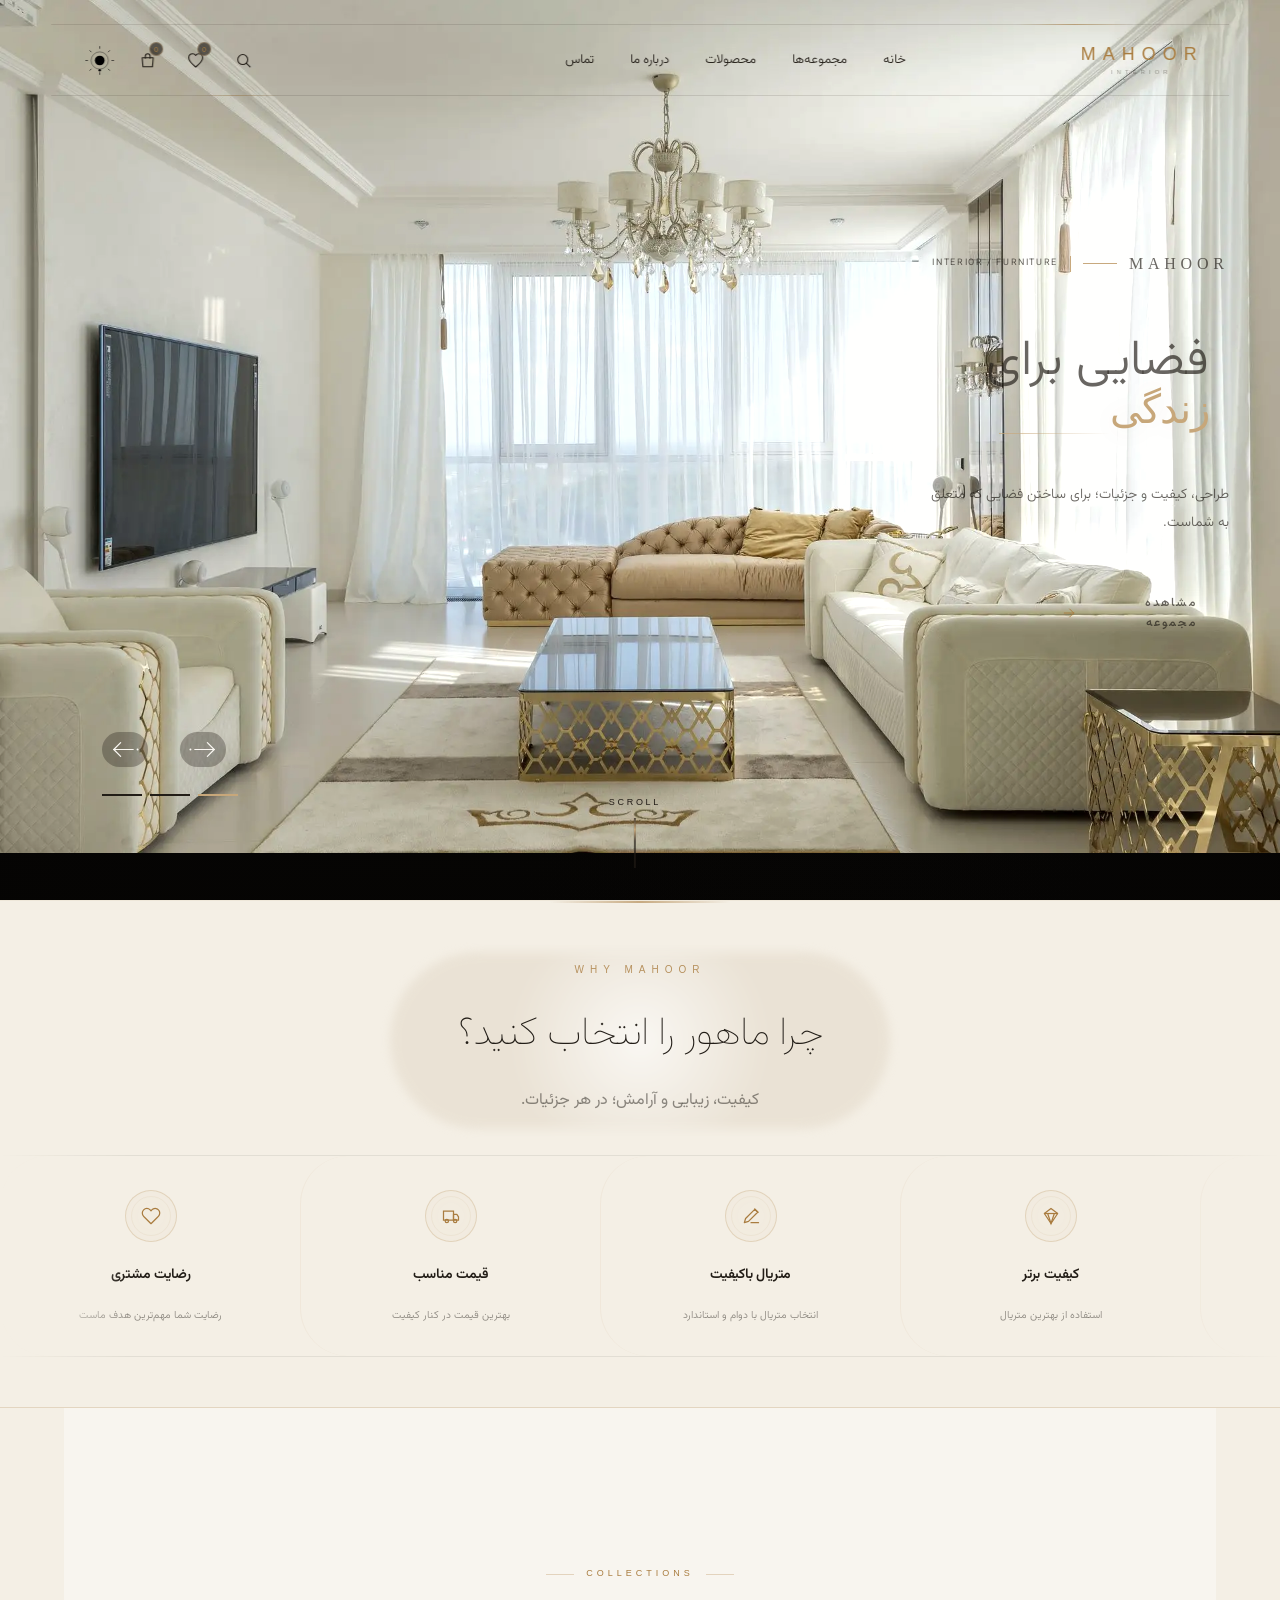
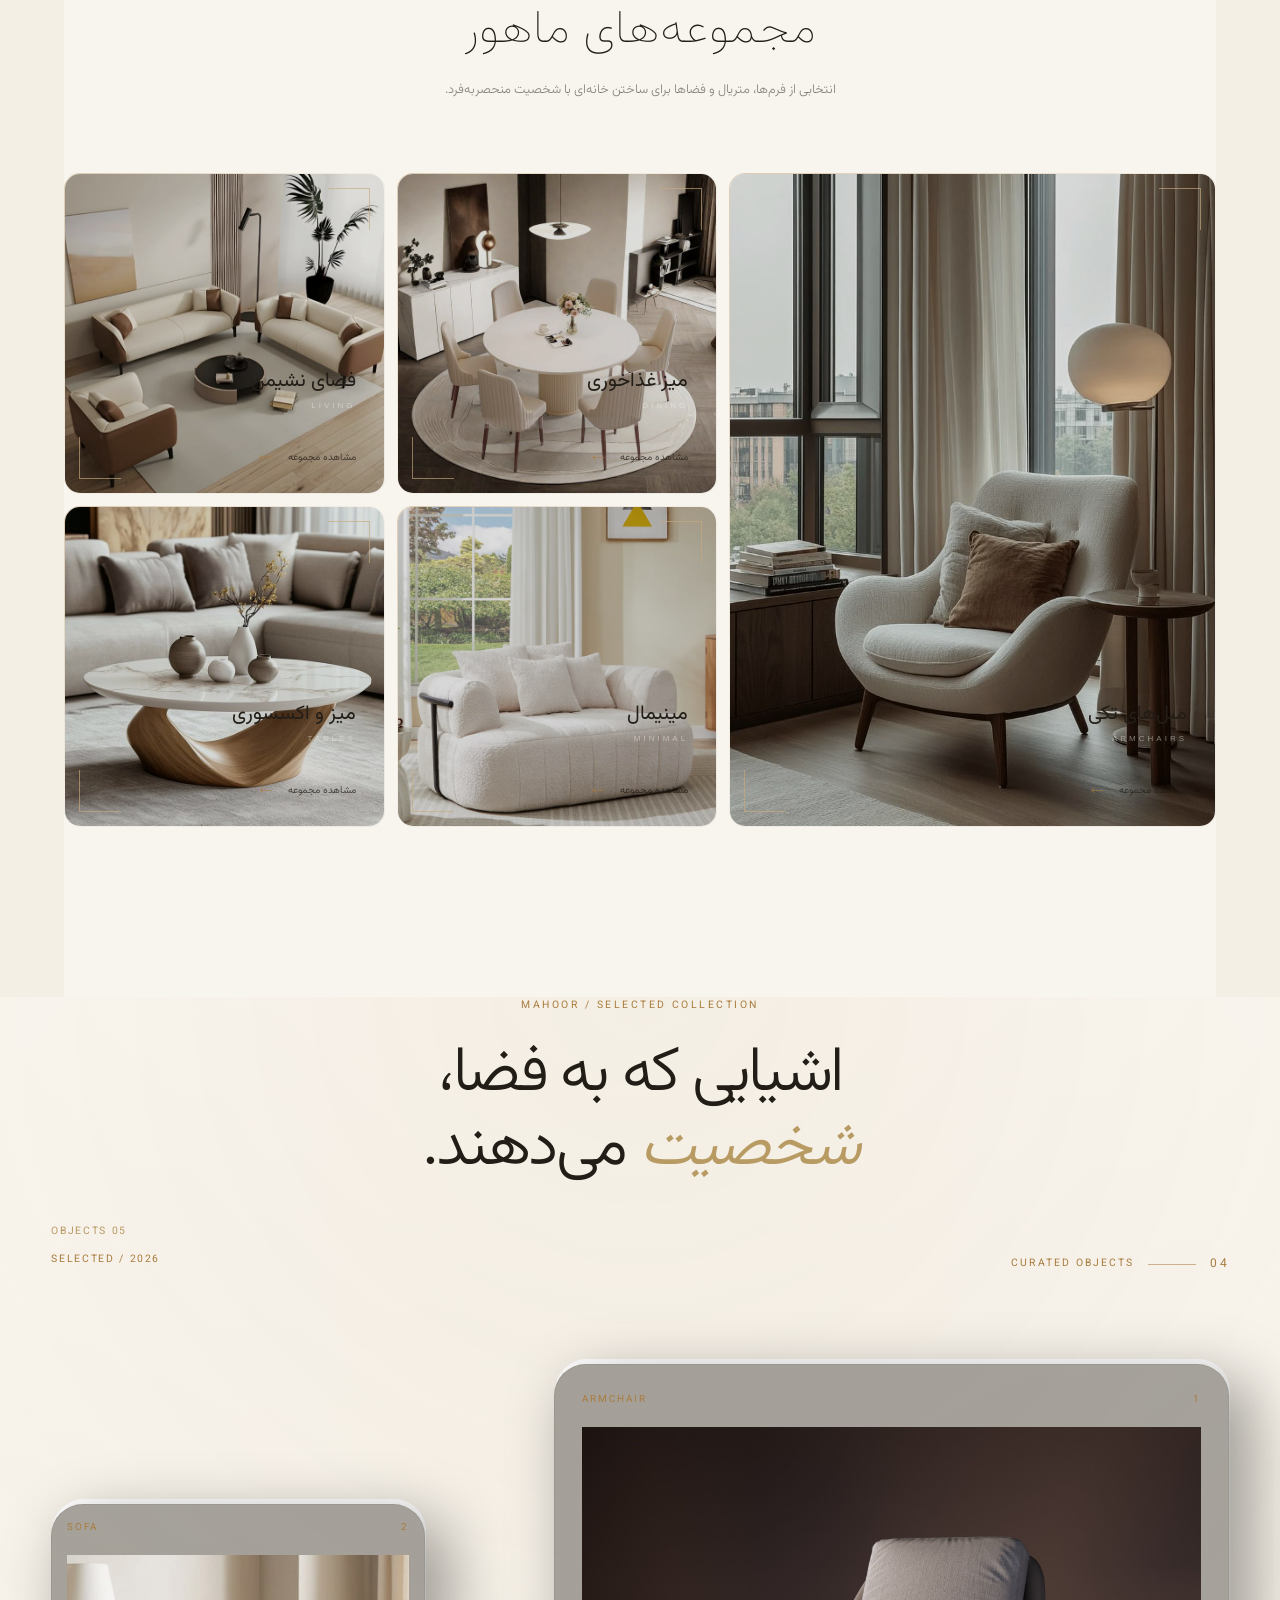
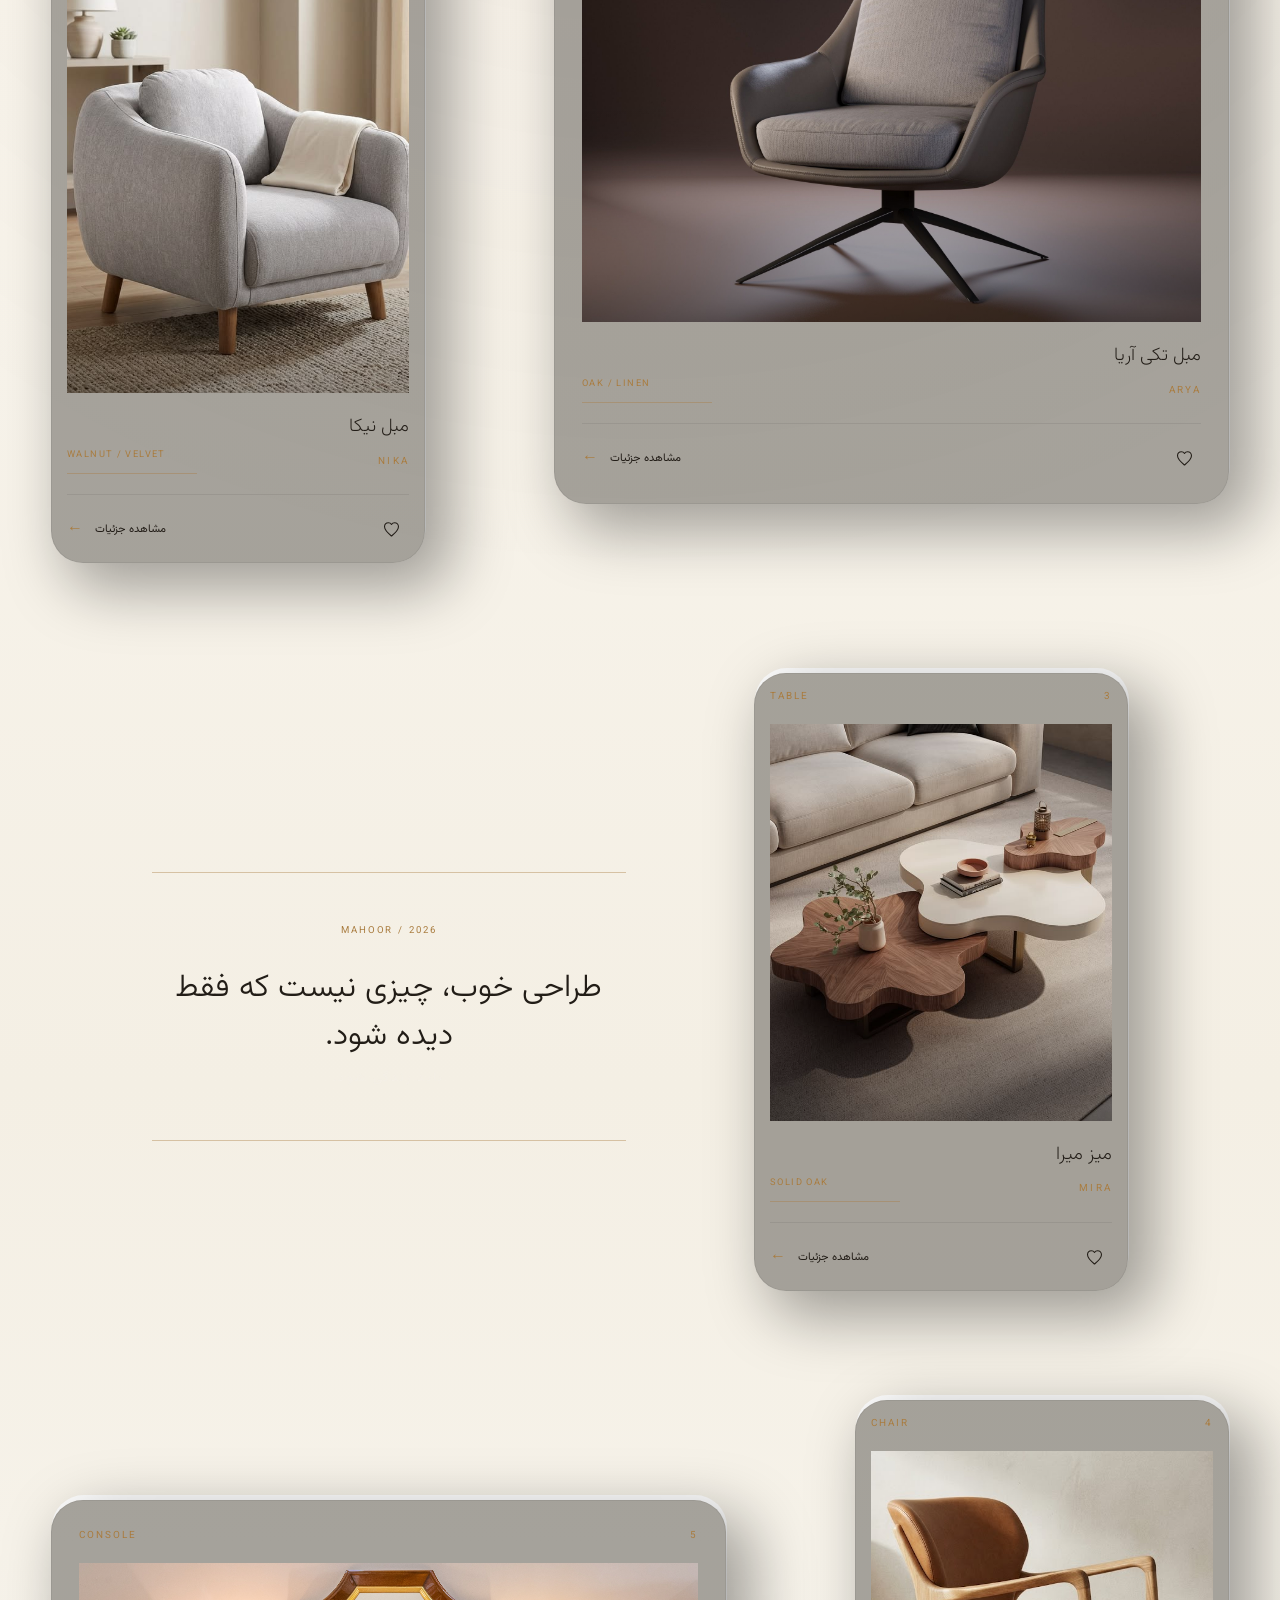
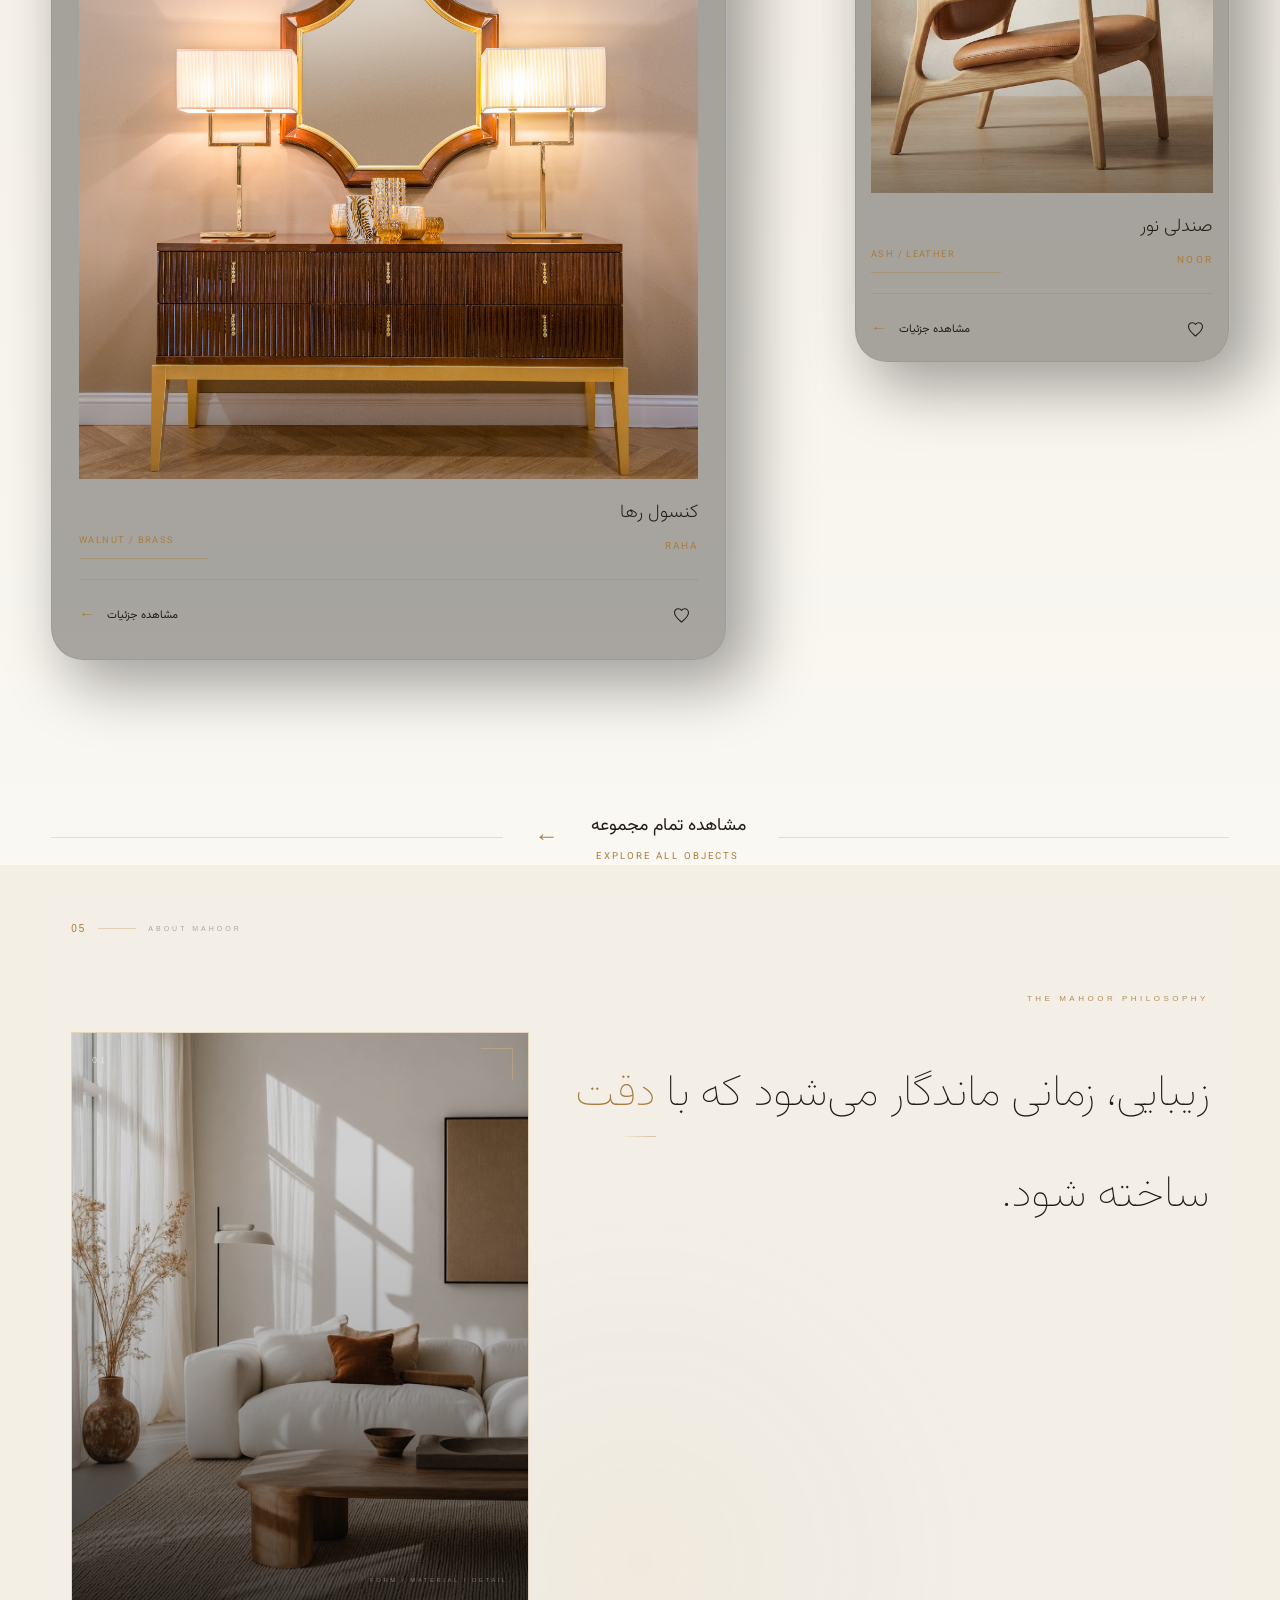
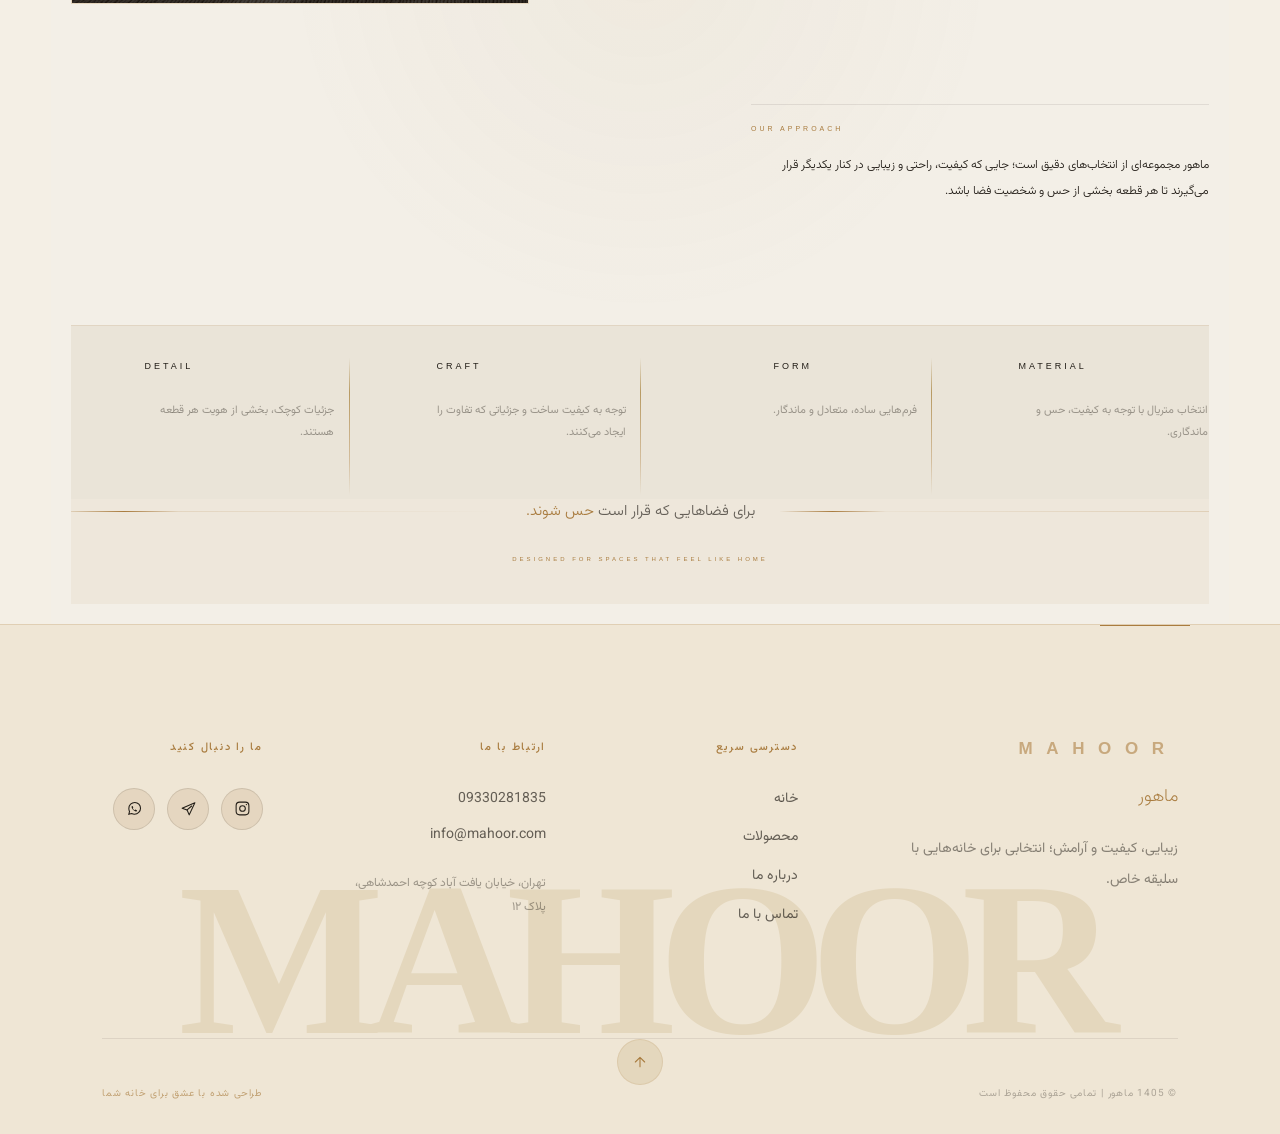
==== commit a3b58293: "update light mode section" ====
--- a/index.html
+++ b/index.html
@@ -273,9 +273,6 @@
 
 
 
-    <!-- =========================================
-     HERO SECTION
-========================================= -->
 <section class="hero" id="heroStage" aria-labelledby="heroTitle" tabindex="0">
 
   <!-- Hero Media -->
@@ -814,7 +811,7 @@
       </div>
 
       <!-- COLLECTION NAVIGATION -->
-      <div class="products-filter" aria-label="دسته‌بندی محصولات">
+      <!-- <div class="products-filter" aria-label="دسته‌بندی محصولات">
         <button
           class="products-filter__item is-active"
           type="button"
@@ -842,7 +839,7 @@
         >
           <span>CONSOLES</span>
         </button>
-      </div>
+      </div> -->
 
       <!-- =========================================
        PRODUCTS EDITORIAL GRID
@@ -923,7 +920,7 @@
 
         <div class="about-philosophy">
           <div class="about-philosophy__item" data-about-reveal>
-            <span class="about-philosophy__number"> 01 </span>
+            <!-- <span class="about-philosophy__number"> 01 </span> -->
 
             <div>
               <span class="about-philosophy__title"> MATERIAL </span>
@@ -933,7 +930,7 @@
           </div>
 
           <div class="about-philosophy__item" data-about-reveal>
-            <span class="about-philosophy__number"> 02 </span>
+            <!-- <span class="about-philosophy__number"> 02 </span> -->
 
             <div>
               <span class="about-philosophy__title"> FORM </span>
@@ -943,7 +940,7 @@
           </div>
 
           <div class="about-philosophy__item" data-about-reveal>
-            <span class="about-philosophy__number"> 03 </span>
+            <!-- <span class="about-philosophy__number"> 03 </span> -->
 
             <div>
               <span class="about-philosophy__title"> CRAFT </span>
@@ -953,7 +950,7 @@
           </div>
 
           <div class="about-philosophy__item" data-about-reveal>
-            <span class="about-philosophy__number"> 04 </span>
+            <!-- <span class="about-philosophy__number"> 04 </span> -->
 
             <div>
               <span class="about-philosophy__title"> DETAIL </span>
@@ -966,9 +963,7 @@
 
         </div>
 
-        <!-- =================================================
-             CLOSING STATEMENT
-             ================================================= -->
+
          <div class="about-closing">
           <span class="about-closing__line"></span>
 
@@ -1115,9 +1110,7 @@
     <script src="js/products/products-spotlight.js"></script>
     <script src="js/data/products.js"></script>
     <script src="js/render-data/products-render.js"></script>
-
     <script src="js/hero.js"></script>
-    <!-- <script src="js/hero-console.js"></script> -->
     <script src="js/present.js"></script>
     <script src="js/topbar.js"></script>
     <script src="js/theme.js"></script>
@@ -1128,6 +1121,5 @@
     <script src="js/products-filter.js"></script>
     <script src="js/render-data/products-reveal.js"></script>
     <script src="js/footer.js"></script>
-    <!-- <script src="js/Theme.js"></script> -->
   </body>
 </html>
--- a/css/style.css
+++ b/css/style.css
@@ -1,11 +1,3 @@
-/* =========================================================
-   MAHOOR — GLOBAL DESIGN SYSTEM
-   Dark Luxury / Editorial Furniture
-   ========================================================= */
-
-/* =========================================================
-   01. FONT
-   ========================================================= */
 
 @font-face {
   font-family: "Vazirmatn";
@@ -15,9 +7,6 @@
   font-display: swap;
 }
 
-/* =========================================================
-   02. DESIGN TOKENS
-   ========================================================= */
 
 :root {
   /* ---------- Typography ---------- */
@@ -117,9 +106,7 @@
   --focus-ring: 0 0 0 3px rgba(200, 169, 126, 0.22);
 }
 
-/* =========================================================
-   03. RESET
-   ========================================================= */
+
 
 *,
 *::before,
@@ -142,13 +129,7 @@
 
   overflow-x: hidden;
 
-  /* background:
-    radial-gradient(
-      circle at 50% -20%,
-      rgba(200, 169, 126, 0.035),
-      transparent 38%
-    ),
-    var(--color-bg); */
+
 
   color: var(--color-cream);
 
@@ -194,27 +175,21 @@
   text-decoration: none;
 }
 
-/* =========================================================
-   05. SELECTION
-   ========================================================= */
+
 
 ::selection {
   background: var(--color-accent);
   color: var(--color-bg);
 }
 
-/* =========================================================
-   06. FOCUS
-   ========================================================= */
+
 
 :focus-visible {
   outline: none;
   box-shadow: var(--focus-ring);
 }
 
-/* =========================================================
-   07. GLOBAL CONTAINER
-   ========================================================= */
+
 
 .container {
   width: min(
@@ -225,9 +200,6 @@
   margin-inline: auto;
 }
 
-/* =========================================================
-   08. BRAND INTRO
-   ========================================================= */
 
 .brand-intro {
   position: fixed;
@@ -254,57 +226,45 @@
 
 .intro-content {
   text-align: center;
-
   animation: logoReveal 1.2s var(--ease-cinematic) forwards;
 }
 
 .brand-sub {
+
   display: block;
-
   margin-bottom: 8px;
-
   color: var(--color-accent);
-
   font-size: 40px;
   font-weight: 200;
-
   letter-spacing: 6px;
   line-height: 1.2;
 }
 
 .brand-title {
+
   color: var(--color-cream);
-
   font-size: 28px;
   font-weight: 300;
-
   letter-spacing: 4px;
   line-height: 1.3;
 }
 
-/* =========================================================
-   09. GLOBAL LUXURY SURFACES
-   ========================================================= */
+
 
 .luxury-surface {
+
   background: var(--color-surface);
-
   border: 1px solid var(--color-border);
-
   box-shadow: var(--shadow-soft);
 }
 
 .luxury-surface--elevated {
   background: var(--color-surface-elevated);
-
   border-color: var(--color-border-strong);
-
   box-shadow: var(--shadow-luxury);
 }
 
-/* =========================================================
-   10. GLOBAL BUTTON BEHAVIOR
-   ========================================================= */
+
 
 button,
 a {
@@ -447,17 +407,13 @@
   /* ---------- About ---------- */
 
   .mahoor-about {
+
     width: 92%;
     height: auto;
-
     margin: 40px auto;
-
     flex-direction: column;
-
     border-radius: var(--radius-lg);
-
     box-shadow: 0 15px 40px rgba(0, 0, 0, 0.28);
-
     cursor: default;
   }
 
@@ -514,9 +470,6 @@
   }
 }
 
-/* =========================================================
-   15. VERY SMALL DEVICES
-   ========================================================= */
 
 @media (max-width: 360px) {
   .brand-sub {
--- a/css/topbar.css
+++ b/css/topbar.css
@@ -1,11 +1,3 @@
-/* =========================================================
-   MAHOOR — LUXURY TOP BAR
-   Architectural / Editorial / Premium
-========================================================= */
-
-/* =========================================================
-   ROOT
-========================================================= */
 
 .mahoor-topbar {
   position: absolute;
@@ -39,9 +31,6 @@
   }
 }
 
-/* =========================================================
-   INNER
-========================================================= */
 
 .topbar-inner {
   position: relative;
@@ -61,9 +50,7 @@
     min-height 0.6s var(--ease-soft-return);
 }
 
-/* =========================================================
-   TOPBAR AMBIENT LIGHT
-========================================================= */
+
 
 .topbar-inner::before {
   content: "";
@@ -101,9 +88,6 @@
   pointer-events: none;
 }
 
-/* =========================================================
-   LOGO
-========================================================= */
 
 .topbar-logo {
     
@@ -148,9 +132,6 @@
   transform: translateX(2px);
 }
 
-/* =========================================================
-   NAVIGATION
-========================================================= */
 
 .topbar-nav {
 
@@ -236,9 +217,6 @@
   flex-shrink: 0;
 }
 
-/* =========================================================
-   ACTION BUTTON
-========================================================= */
 
 .topbar-action {
 
--- a/css/hero.css
+++ b/css/hero.css
@@ -708,7 +708,7 @@
     background: linear-gradient(
       to bottom,
       transparent 0%,
-      var(--hero-accent) 50%,
+      var(--color-accent-light) 50%,
       transparent 100%
     );
 
--- a/css/products.css
+++ b/css/products.css
@@ -1,15 +1,11 @@
-/* =========================================
-   MAHOOR — PRODUCTS
-   CURATED EDITORIAL COLLECTION
-========================================= */
 
 .product {
   position: relative;
   overflow: hidden;
-  background: var(--color-surface-elevated);
+  background: hsl(46deg 19% 8% / 36%);
   color: var(--color-light, #f4f0e8);
-  border: 1px solid var(--color-border-accent);
-  /* border-radius: var(--radius-lg); */
+  /* border: 1px solid var(--color-border-accent); */
+  border-radius: var(--radius-lg);
   padding: 20px;
   transition: transform 0.2s var(--ease-luxury, ease-in-out);
   opacity: 0.9s cubic-bezier(0.22, 1, 0.36, 1);
--- a/css/about.css
+++ b/css/about.css
@@ -405,49 +405,38 @@
 
 .about-philosophy {
   display: grid;
-
   grid-template-columns: repeat(4, minmax(0, 1fr));
-
   gap: 28px;
-
   margin-top: 120px;
-
   padding-top: 28px;
-
-  border-top: 1px solid rgba(245, 242, 235, 0.09);
+  border-top: 1.5px solid var(--color-border-accent);;
 }
 
 .about-philosophy__item {
+
   display: grid;
-
   grid-template-columns: auto 1fr;
-
   gap: 18px;
-
   min-height: 145px;
-
   position: relative;
-
   padding-top: 5px;
-
   transition: transform 0.7s var(--ease-cinematic);
-}
+
+}
+
+
 .about-philosophy__item:hover {
   transform: translateY(-6px);
 }
 
 .about-philosophy__item:not(:last-child)::after {
   content: "";
-
   position: absolute;
-
   top: 4px;
   bottom: 4px;
   left: -14px;
-
   width: 1px;
-
-background: linear-gradient(180deg, transparent, #b89a63 25%, rgba(200, 169, 126, 0.65) 75%, transparent);
+  background: linear-gradient(180deg, transparent, #b89a63 25%, rgba(200, 169, 126, 0.65) 75%, transparent);
 }
 
 /* =========================================================
@@ -456,13 +445,9 @@
 
 .about-philosophy__number {
   color: rgba(200, 169, 126, 0.55);
-
   font-family: Arial, sans-serif;
-
   font-size: 8px;
-
   letter-spacing: 2px;
-
   direction: ltr;
 }
 
@@ -472,35 +457,22 @@
 
 .about-philosophy__title {
   display: block;
-
   margin-bottom: 15px;
-
   color: var(--color-cream);
-
   font-family: Arial, sans-serif;
-
   font-size: 9px;
-
   letter-spacing: 3px;
-
   direction: ltr;
-
   transition: color 0.4s ease;
 }
 
 .about-philosophy__title::after {
   content: "";
-
   display: block;
-
   width: 0;
-
   height: 1px;
-
   margin-top: 10px;
-
   background: linear-gradient(90deg, var(--color-accent), transparent);
-
   transition: width 0.6s var(--ease-cinematic);
 }
 
@@ -512,21 +484,14 @@
   color: var(--color-accent);
 }
 
-/* =========================================================
-   PHILOSOPHY TEXT
-   ========================================================= */
+
 
 .about-philosophy__item p {
   max-width: 190px;
-
   margin: 0;
-
   color: rgba(245, 242, 235, 0.34);
-
   font-size: 11px;
-
   line-height: 2;
-
   transition: color 0.4s ease;
 }
 
@@ -545,8 +510,7 @@
   align-items: center;
   justify-content: center;
   gap: 25px;
-  margin-top: 50px;
-  padding-bottom: 80px;
+    padding-bottom: 80px;
 }
 
 .about-closing__line {
@@ -769,6 +733,7 @@
     margin-top: 90px;
     padding-top: 0;
     border-top: 0;
+    
   }
 
   .about-philosophy__item {
@@ -792,6 +757,7 @@
     gap: 18px;
     margin-top: 100px;
     padding-bottom: 30px;
+    background:  var(--topbar-panel);;
   }
 
   .about-closing__line {
--- a/css/footer.css
+++ b/css/footer.css
@@ -21,13 +21,13 @@
   left: 50%;
   bottom: 17%;
   transform: translateX(-50%);
-  font-family: Arial, sans-serif;
+  font-family: none;
   font-size: clamp(100px, 17vw, 250px);
   font-weight: 700;
   letter-spacing: -0.08em;
   line-height: 0.8;
   white-space: nowrap;
-  color: rgba(245, 242, 235, 0.025);
+  color: var(--color-surface-warm);
   pointer-events: none;
   user-select: none;
 }
@@ -54,22 +54,24 @@
 
 .footer-brand {
   max-width: 360px;
+  display: flex;
+  flex-direction: column;
 }
 
 .footer-logo {
-  display: block;
+
   margin-bottom: 18px;
   font-family: Arial, sans-serif;
-  font-size: 38px;
+  font-size: 17px;
   font-weight: 600;
-  letter-spacing: 0.18em;
-   color: var(--color-accent-soft);;
+  letter-spacing: 0.8em;
+   color: var(--color-border-accent-strong);
 }
 
 .footer-brand h3 {
   margin: 0 0 22px;
-  font-size: 17px;
-  font-weight: 400;
+  font-size: 18px;
+  font-weight: 200;
   color: var(--color-accent);
 }
 
@@ -301,9 +303,7 @@
     gap: 90px;
   }
 
-  .footer-logo {
-    font-size: 42px;
-  }
+
 }
 
 /* =========================================================
--- a/css/light-mode.css
+++ b/css/light-mode.css
@@ -58,7 +58,7 @@
 
   --topbar-line: rgba(34, 29, 23, 0.12);
   --topbar-line-soft: rgba(34, 29, 23, 0.07);
-  --topbar-text: rgba(34, 29, 23, 0.68);
+  
   --topbar-text-strong: rgba(20, 17, 13, 0.95);
   --topbar-muted: rgba(34, 29, 23, 0.4);
   --topbar-panel: rgba(255, 253, 248, 0.9);
@@ -97,9 +97,6 @@
 
 
 
-/* =========================================================
-   02. BRAND INTRO SPLASH
-   ========================================================= */
 
 :root[data-theme="light"] .brand-intro {
   background:
@@ -133,7 +130,7 @@
 }
 
 :root[data-theme="light"] .topbar-action:hover {
-  background: rgba(34, 29, 23, 0.045);
+  background: var(--color-border-accent);
 }
 
 :root[data-theme="light"] .topbar-badge {
@@ -177,33 +174,6 @@
   z-index: 2;
 }
 
-  :root[data-theme="light"] .hero__overlay,
-  body.light-theme .hero__overlay {
-    background:
-      /* 1. Warm vignette — lightest at focus, cream at edges */
-      radial-gradient(
-        ellipse 80% 90% at 35% 50%,
-        transparent 0%,
-        rgba(240, 233, 220, 0.15) 75%,
-        rgba(240, 233, 220, 0.4) 100%
-      ),
-      /* 2. Horizontal — cream wash on text side (right, RTL) */
-      linear-gradient(
-        90deg,
-        rgba(240, 233, 220, 0.06) 0%,     /* photo side — almost clear */
-        rgba(240, 233, 220, 0.14) 38%,
-        rgba(240, 233, 220, 0.55) 72%,
-        rgba(240, 233, 220, 0.82) 100%    /* text side — soft panel */
-      ),
-      /* 3. Vertical — top & bottom anchor (very light) */
-      linear-gradient(
-        180deg,
-        rgba(240, 233, 220, 0.28) 0%,
-        transparent 25%,
-        transparent 72%,
-        rgba(240, 233, 220, 0.5) 100%
-      );
-  }
 
 
 
@@ -225,7 +195,14 @@
   :root[data-theme="light"] .hero__title-line,.hero__description{
     color:var(--color-cream-muted)
   }
-
+  
+  :root[data-theme="light"] .hero__cta .hero__cta-text{
+    color:var(--color-cream-muted);
+  }
+
+  :root[data-theme="light"] .hero__cta-icon{
+    color: var(--color-accent);
+  }
 
   /* ---------- 16.5 Controls — legible on cream ------------------- */
 
@@ -256,7 +233,7 @@
 
   :root[data-theme="light"] .hero__progress-line,
   body.light-theme .hero__progress-line {
-    background: var(--color-accent-light);
+    background: var(--color-cream);
     height: 2px;
   }
   :root[data-theme="light"].hero__progress-line::after{
@@ -269,9 +246,13 @@
     color: rgba(26, 22, 19, 0.55);
   }
 
+  :root[data-theme="light"] .hero__scroll-label{
+    color: var(--color-cream);
+  }
+
   :root[data-theme="light"] .hero__scroll-line,
   body.light-theme .hero__scroll-line {
-    background: rgba(26, 22, 19, 0.2);
+    background: var(--color-cream-muted);
   }
 
 
@@ -283,18 +264,18 @@
   }
     :root[data-theme="light"] .hero__brand-name,
   body.light-theme .hero__brand-name {
-    color: var(--hero-ink);
+    color: var(--color-cream-muted);
   }
 
   :root[data-theme="light"] .hero__brand-line,
   body.light-theme .hero__brand-line {
-    background: var(--color-bg);
+    background: var(--color-accent-light);
   }
 
   :root[data-theme="light"] .hero__brand-category,
   body.light-theme .hero__brand-category {
-    color: rgba(26, 22, 19, 0.5);
-    border-inline-start-color: rgba(139, 100, 50, 0.4);
+    color: var(--color-cream-muted);
+    border-inline-start-color: var(--color-accent-light);
   }
 
 
@@ -307,15 +288,16 @@
   background: var(--color-surface);
   
 
-  border-top-color: rgba(169, 124, 63, 0.16);
-  border-bottom-color: rgba(169, 124, 63, 0.16);
+  border-top-color: var(--color-accent-faint);
+  border-bottom-color: var(--color-border-accent);
 }
 
 :root[data-theme="light"] .why-us::before{
   top:10%;
   height: 35%;
-  background: radial-gradient(circle, #ffffff, rgb(243 218 183 / 65%) 48%);  filter: blur(5px);
+  background: radial-gradient(circle, var(--color-surface-elevated), var(--surface-sand) 48%);  filter: blur(5px);
   animation: whyAmbient 4s ease-in-out infinite;
+  /* background: var(--surface-sand); */
   border-radius: var(--radius-full);
 }
 :root[data-theme="light"] .why-us::after{
@@ -362,7 +344,7 @@
 
 :root[data-theme="light"] .collection-card {
   background:
-    linear-gradient(#ffffff, #ffffff) padding-box,
+    linear-gradient(var(--color-surface-elevated), var(--color-surface-elevated)) padding-box,
     linear-gradient(
         135deg,
         rgba(169, 124, 63, 0.35),
@@ -376,7 +358,7 @@
   background: linear-gradient(
     180deg,
     rgba(13, 12, 11, 0.02) 20%,
-    rgba(34, 29, 23, 0.09) 100%
+    var(--color-border) 100%,
   ) !important;
 }
 
@@ -398,7 +380,7 @@
       rgba(169, 124, 63, 0.05),
       transparent 40%
     ),
-    #f3efe7;
+    var(--surface-ivory);
 }
 
 :root[data-theme="light"] .about-index {
@@ -406,12 +388,12 @@
 }
 
 :root[data-theme="light"] .about-visual__frame {
-  background: #efe6d5;
+  background: var(--color-surface-warm);
   border-color: rgba(169, 124, 63, 0.16);
 }
 
 :root[data-theme="light"] .about-description {
-  border-top-color: rgba(34, 29, 23, 0.09);
+  border-top-color: var(--color-border);
 }
 
 :root[data-theme="light"] .about-description p {
@@ -431,21 +413,22 @@
   color: rgba(34, 29, 23, 0.62);
 }
 
+:root[data-theme="light"] .about-closing  {
+  background: var(--color-accent-faint);
+}
+
 :root[data-theme="light"] .about-closing p {
-  color: rgba(34, 29, 23, 0.75);
-}
-
-/* .about-visual__number / .about-visual__caption sit on top of the
-   photo's own dark gradient overlay, so they stay light-on-photo in
-   both themes — intentionally left as-is. */
+ color: var(--color-cream-muted);
+}
+
 
 @media (max-width: 600px) {
   :root[data-theme="light"] .about-philosophy__item {
-    border-bottom-color: rgba(34, 29, 23, 0.09);
+    border-bottom-color: var(--color-border);
   }
 
   :root[data-theme="light"] .about-philosophy__item:first-child {
-    border-top-color: rgba(34, 29, 23, 0.09);
+    border-top-color: var(--color-border);
   }
 
   :root[data-theme="light"] .about-closing__line{
@@ -466,8 +449,9 @@
 }
 
 :root[data-theme="light"] .product {
-  color: #221d17;
+  /* color: #221d17; */
   /* box-shadow: 20px 20px 60px 6px rgba(0, 0, 0, .35), -20px -20px 60px #ffffff; */
+  box-shadow: 20px 20px 60px 6px rgba(0, 0, 0, .35), 1px -5px 0px #ffffff;
   border: 1px solid rgba(36, 33, 28, 0.07);
   border-radius: 32px;
   padding: 4%;
@@ -490,7 +474,7 @@
 :root[data-theme="light"] .products-all__english,
 :root[data-theme="light"] .product__arrow,
 :root[data-theme="light"] .products-all__arrow {
-  color: #a97c3f;
+  color: var(--color-accent);
 }
 :root[data-theme="light"] .products-intro {
   color: #221d17;
@@ -505,7 +489,7 @@
 :root[data-theme="light"] .products-filter__item,
 :root[data-theme="light"] .product__category,
 :root[data-theme="light"] .product__meta > span:first-child {
-  color: rgba(34, 29, 23, 0.42);
+   color: var(--color-accent);
 }
 
 :root[data-theme="light"] .products-filter__item:hover,
@@ -514,7 +498,7 @@
 }
 
 :root[data-theme="light"] .products-filter__item::after {
-  background: #a97c3f;
+  background: var(--color-accent);
 }
 
 :root[data-theme="light"] .products-filter {
@@ -527,24 +511,24 @@
 
 :root[data-theme="light"] .product__quick-view {
   border-color: rgba(255, 255, 255, 0.55);
-  background: rgba(255, 255, 255, 0.28);
-  color: #fdfbf7;
+  background: var(--color-cream-faint);;
+  color: var(--color-accent-light);
 }
 
 :root[data-theme="light"] .product__quick-view:hover {
-  background: rgba(169, 124, 63, 0.85);
+  background: var(--color-border-accent);;
 }
 
 :root[data-theme="light"] .product__title h3,
 :root[data-theme="light"] .product__link,
 :root[data-theme="light"] .products-all__link,
 :root[data-theme="light"] .products-all__title {
-  color: #221d17;
+  color: var(--color-cream);
 }
 
 :root[data-theme="light"] .product__link:hover,
 :root[data-theme="light"] .products-all__link:hover {
-  color: #a97c3f;
+  color: var(--color-accent);
 }
 
 :root[data-theme="light"] .product__favorite {
@@ -552,7 +536,7 @@
 }
 
 :root[data-theme="light"] .product__favorite:hover {
-  color: #a97c3f;
+  color: var(--color-accent);
 }
 
 :root[data-theme="light"] .product__footer {
@@ -564,8 +548,8 @@
 }
 
 :root[data-theme="light"] .products-statement {
-  border-top-color: rgba(169, 124, 63, 0.35);
-  border-bottom-color: rgba(169, 124, 63, 0.35);
+  border-top-color:  var(--color-border-accent-strong);
+  border-bottom-color: var(--color-border-accent-strong);
 }
 
 :root[data-theme="light"] .products-all__line {
@@ -576,24 +560,16 @@
   background: rgba(169, 124, 63, 0.7);
 }
 
-/* .product__overlay is the dark gradient over the product photo for
-   legibility of the quick-view button — left as-is intentionally. */
-
-/* =========================================================
-   08. FOOTER — hardcoded literals
-   (footer.css doesn't use the shared tokens at all, so this
-   remaps the whole section for consistency with the rest of
-   the light theme)
-   ========================================================= */
+
 
 :root[data-theme="light"] .mahoor-footer-section {
-  background: #f3ece0;
-  color: #221d17;
-  border-top-color: rgba(169, 124, 63, 0.22);
+ background: var(--color-surface-warm);
+ 
+  border-top-color: var(--color-border-accent);
 }
 
 :root[data-theme="light"] .mahoor-footer-section::before {
-  color: var(--color-accent-soft);
+  color: var(--color-dark-wood);
 }
 
 :root[data-theme="light"] .mahoor-footer-section::after {
@@ -601,11 +577,11 @@
 }
 
 :root[data-theme="light"] .mahoor-footer-main {
-  border-bottom-color: rgba(34, 29, 23, 0.09);
+  border-bottom-color: var(--color-border);
 }
 
 :root[data-theme="light"] .footer-logo {
-  color: #221d17;
+  color: var(--color-accent-light);
 }
 
 :root[data-theme="light"] .footer-brand p {
@@ -613,7 +589,7 @@
 }
 
 :root[data-theme="light"] .footer-links a {
-  color: rgba(34, 29, 23, 0.68);
+  color: var(--color-cream-muted)
 }
 
 :root[data-theme="light"] .footer-links a:hover {
@@ -621,11 +597,11 @@
 }
 
 :root[data-theme="light"] .footer-contact a {
-  color: rgba(34, 29, 23, 0.68);
+  color: var(--color-cream-muted)
 }
 
 :root[data-theme="light"] .footer-contact a:hover {
-  color: #a97c3f;
+  color: var(--color-accent);
 }
 
 :root[data-theme="light"] .footer-contact p {
@@ -633,16 +609,22 @@
 }
 
 :root[data-theme="light"] .social-icons a {
-  color: rgba(34, 29, 23, 0.55);
+  color: var(--color-cream);
+  background: var(--color-accent-soft);
 }
 
 :root[data-theme="light"] .footer-bottom span {
-  color: rgba(34, 29, 23, 0.32);
+  color: var(--color-cream-faint);
 }
 
 :root[data-theme="light"] .footer-bottom span:last-child {
   color: rgba(169, 124, 63, 0.65);
 }
+
+:root[data-theme="light"] .footer-scroll-top{
+  background: var(--color-dark-wood);
+}
+
 
 /* =========================================================
    09. SCROLLBAR — hardcoded literals
@@ -683,550 +665,3 @@
 
 
 
-
-
-/* =========================================================
-   02. SVG
-   ========================================================= */
-
-:root[data-theme="light"] .hero-circle-mark__svg {
-  display: block;
-
-  width: 100%;
-  height: 100%;
-
-  /*
-   * SVG باید بدون distortion باشد.
-   */
-  overflow: visible;
-
-  /*
-   * Anti-aliasing بهتر
-   */
-  shape-rendering: geometricPrecision;
-
-  text-rendering: geometricPrecision;
-}
-
-
-/* =========================================================
-   03. CIRCLE RINGS
-   ========================================================= */
-
-:root[data-theme="light"] .hero-circle-mark__ring {
-  fill: none;
-
-  vector-effect: non-scaling-stroke;
-
-  /*
-   * خطوط بسیار ظریف برای حفظ حس Luxury.
-   */
-  stroke-width: .7;
-}
-
-
-/* Outer Ring */
-
-:root[data-theme="light"]
-.hero-circle-mark__ring--outer {
-  stroke: rgba(34, 29, 23, .22);
-}
-
-
-/* Inner Ring */
-
-:root[data-theme="light"]
-.hero-circle-mark__ring--inner {
-  stroke: rgba(169, 124, 63, .28);
-
-  /*
-   * خط نارنجی/برنزی کمی متفاوت باشد.
-   */
-  stroke-dasharray: 210 20;
-
-  transform-origin: center;
-
-  /*
-   * یک چرخش بسیار آهسته
-   */
-  animation:
-    mahoorInnerRingRotate
-    24s
-    linear
-    infinite;
-}
-
-
-/* =========================================================
-   04. OUTER CIRCULAR TYPOGRAPHY
-   ========================================================= */
-
-:root[data-theme="light"]
-.hero-circle-mark__text {
-  fill: rgba(34, 29, 23, .58);
-
-  font-family:
-    Arial,
-    Helvetica,
-    sans-serif;
-
-  font-size: 6.2px;
-
-  font-weight: 500;
-
-  /*
-   * SVG letter-spacing با واحد em
-   */
-  letter-spacing: .85px;
-
-  text-transform: uppercase;
-
-  /*
-   * جلوگیری از انتخاب متن
-   */
-  user-select: none;
-}
-
-
-/* =========================================================
-   05. OUTER TEXT
-   ========================================================= */
-
-:root[data-theme="light"]
-.hero-circle-mark__text--outer {
-  fill: rgba(34, 29, 23, .62);
-
-  font-size: 6px;
-
-  letter-spacing: .8px;
-}
-
-
-/* =========================================================
-   06. INNER CIRCULAR TYPOGRAPHY
-   ========================================================= */
-
-:root[data-theme="light"]
-.hero-circle-mark__text--inner {
-  fill: rgba(169, 124, 63, .68);
-
-  font-size: 5.2px;
-
-  font-weight: 500;
-
-  letter-spacing: .72px;
-}
-
-
-/* =========================================================
-   07. CENTER GROUP
-   ========================================================= */
-
-:root[data-theme="light"]
-.hero-circle-mark__center {
-  /*
-   * فقط برای کنترل لایه مرکز
-   */
-  isolation: isolate;
-}
-
-
-/* =========================================================
-   08. CENTER DOT
-   ========================================================= */
-
-:root[data-theme="light"]
-.hero-circle-mark__center-dot {
-  fill: #b85c32;
-
-  /*
-   * Signature orange
-   */
-  opacity: .9;
-}
-
-
-/* =========================================================
-   09. CENTER INITIALS
-   ========================================================= */
-
-:root[data-theme="light"]
-.hero-circle-mark__initials {
-  fill: rgba(34, 29, 23, .76);
-
-  font-family:
-    Arial,
-    Helvetica,
-    sans-serif;
-
-  font-size: 7px;
-
-  font-weight: 500;
-
-  letter-spacing: 1.4px;
-
-  /*
-   * چون SVG text از baseline استفاده می‌کند.
-   */
-  dominant-baseline: middle;
-}
-
-
-/* =========================================================
-   10. CENTER CROSS / ARCHITECTURAL DETAIL
-   ========================================================= */
-
-:root[data-theme="light"]
-.hero-circle-mark__center::before {
-  content: "";
-}
-
-
-/* =========================================================
-   11. SUBTLE ROTATION
-   ========================================================= */
-
-@keyframes mahoorInnerRingRotate {
-
-  from {
-    transform: rotate(0deg);
-  }
-
-  to {
-    transform: rotate(360deg);
-  }
-
-}
-
-
-/* =========================================================
-   12. MAIN REVEAL
-   ========================================================= */
-
-@keyframes mahoorCircleReveal {
-
-  0% {
-
-    opacity: 0;
-
-    transform:
-      translateY(-50%)
-      scale(.82)
-      rotate(-8deg);
-
-    filter: blur(6px);
-  }
-
-
-  55% {
-
-    opacity: 1;
-
-    filter: blur(1px);
-  }
-
-
-  100% {
-
-    opacity: 1;
-
-    transform:
-      translateY(-50%)
-      scale(1)
-      rotate(0deg);
-
-    filter: blur(0);
-  }
-
-}
-
-
-/* =========================================================
-   13. MICRO FLOAT
-   ========================================================= */
-
-:root[data-theme="light"]
-.hero-circle-mark__svg {
-  animation:
-    mahoorCircleMicroFloat
-    7s
-    ease-in-out
-    1.7s
-    infinite;
-}
-
-
-@keyframes mahoorCircleMicroFloat {
-
-  0%,
-  100% {
-    transform: translateY(0);
-  }
-
-  50% {
-    transform: translateY(-3px);
-  }
-
-}
-
-
-/* =========================================================
-   14. DESKTOP — LARGE SCREENS
-   ========================================================= */
-
-@media (min-width: 1400px) {
-
-  :root[data-theme="light"] .hero-circle-mark {
-
-    left: clamp(60px, 2vw, 130px);
-
-    width: 18%;
-  }
-
-
-  :root[data-theme="light"]
-  .hero-circle-mark__text--outer {
-
-    font-size: 6.2px;
-
-    letter-spacing: .85px;
-  }
-
-
-  :root[data-theme="light"]
-  .hero-circle-mark__text--inner {
-
-    font-size: 5.4px;
-  }
-
-}
-
-
-/* =========================================================
-   15. TABLET
-   ========================================================= */
-
-@media (max-width: 900px) {
-
-  :root[data-theme="light"] .hero-circle-mark {
-
-    left: 30px;
-
-    top: 58%;
-
-    width: 125px;
-  }
-
-
-  :root[data-theme="light"]
-  .hero-circle-mark__text--outer {
-
-    font-size: 5.7px;
-
-    letter-spacing: .7px;
-  }
-
-
-  :root[data-theme="light"]
-  .hero-circle-mark__text--inner {
-
-    font-size: 4.8px;
-
-    letter-spacing: .6px;
-  }
-
-
-  :root[data-theme="light"]
-  .hero-circle-mark__initials {
-
-    font-size: 6.5px;
-  }
-
-}
-
-
-/* =========================================================
-   16. MOBILE
-   ========================================================= */
-
-@media (max-width: 700px) {
-
-  :root[data-theme="light"] .hero-circle-mark {
-
-    /*
-     * در موبایل دایره را به پایین سمت چپ می‌بریم.
-     */
-    left: 20px;
-
-    top: auto;
-
-    bottom: 145px;
-
-    width: 100px;
-
-    transform: scale(.88);
-
-    animation:
-      mahoorCircleRevealMobile
-      1.1s
-      cubic-bezier(.16, 1, .3, 1)
-      .45s
-      forwards;
-  }
-
-
-  :root[data-theme="light"]
-  .hero-circle-mark__text--outer {
-
-    font-size: 5.2px;
-
-    letter-spacing: .62px;
-  }
-
-
-  :root[data-theme="light"]
-  .hero-circle-mark__text--inner {
-
-    font-size: 4.4px;
-
-    letter-spacing: .5px;
-  }
-
-
-  :root[data-theme="light"]
-  .hero-circle-mark__initials {
-
-    font-size: 6px;
-
-    letter-spacing: 1px;
-  }
-
-
-  :root[data-theme="light"]
-  .hero-circle-mark__ring {
-
-    stroke-width: .8;
-  }
-
-}
-
-
-/* =========================================================
-   17. MOBILE REVEAL
-   ========================================================= */
-
-@keyframes mahoorCircleRevealMobile {
-
-  0% {
-
-    opacity: 0;
-
-    transform:
-      scale(.72)
-      rotate(-8deg);
-
-    filter: blur(5px);
-  }
-
-
-  100% {
-
-    opacity: 1;
-
-    transform:
-      scale(.88)
-      rotate(0deg);
-
-    filter: blur(0);
-  }
-
-}
-
-
-/* =========================================================
-   18. SMALL MOBILE
-   ========================================================= */
-
-@media (max-width: 430px) {
-
-  :root[data-theme="light"] .hero-circle-mark {
-
-    left: 15px;
-
-    bottom: 130px;
-
-    width: 86px;
-
-    transform: scale(.86);
-  }
-
-
-  :root[data-theme="light"]
-  .hero-circle-mark__text--outer {
-
-    font-size: 4.7px;
-
-    letter-spacing: .55px;
-  }
-
-
-  :root[data-theme="light"]
-  .hero-circle-mark__text--inner {
-
-    font-size: 4px;
-
-    letter-spacing: .45px;
-  }
-
-
-  :root[data-theme="light"]
-  .hero-circle-mark__initials {
-
-    font-size: 5.5px;
-  }
-
-}
-
-
-/* =========================================================
-   19. REDUCED MOTION
-   ========================================================= */
-
-@media (prefers-reduced-motion: reduce) {
-
-  :root[data-theme="light"]
-  .hero-circle-mark {
-
-    animation: none;
-
-    opacity: 1;
-
-    transform: translateY(-50%);
-  }
-
-
-  :root[data-theme="light"]
-  .hero-circle-mark__svg {
-
-    animation: none;
-  }
-
-
-  :root[data-theme="light"]
-  .hero-circle-mark__ring--inner {
-
-    animation: none;
-  }
-
-}
-
-
-
-
-
-
-
-
-
-
-
